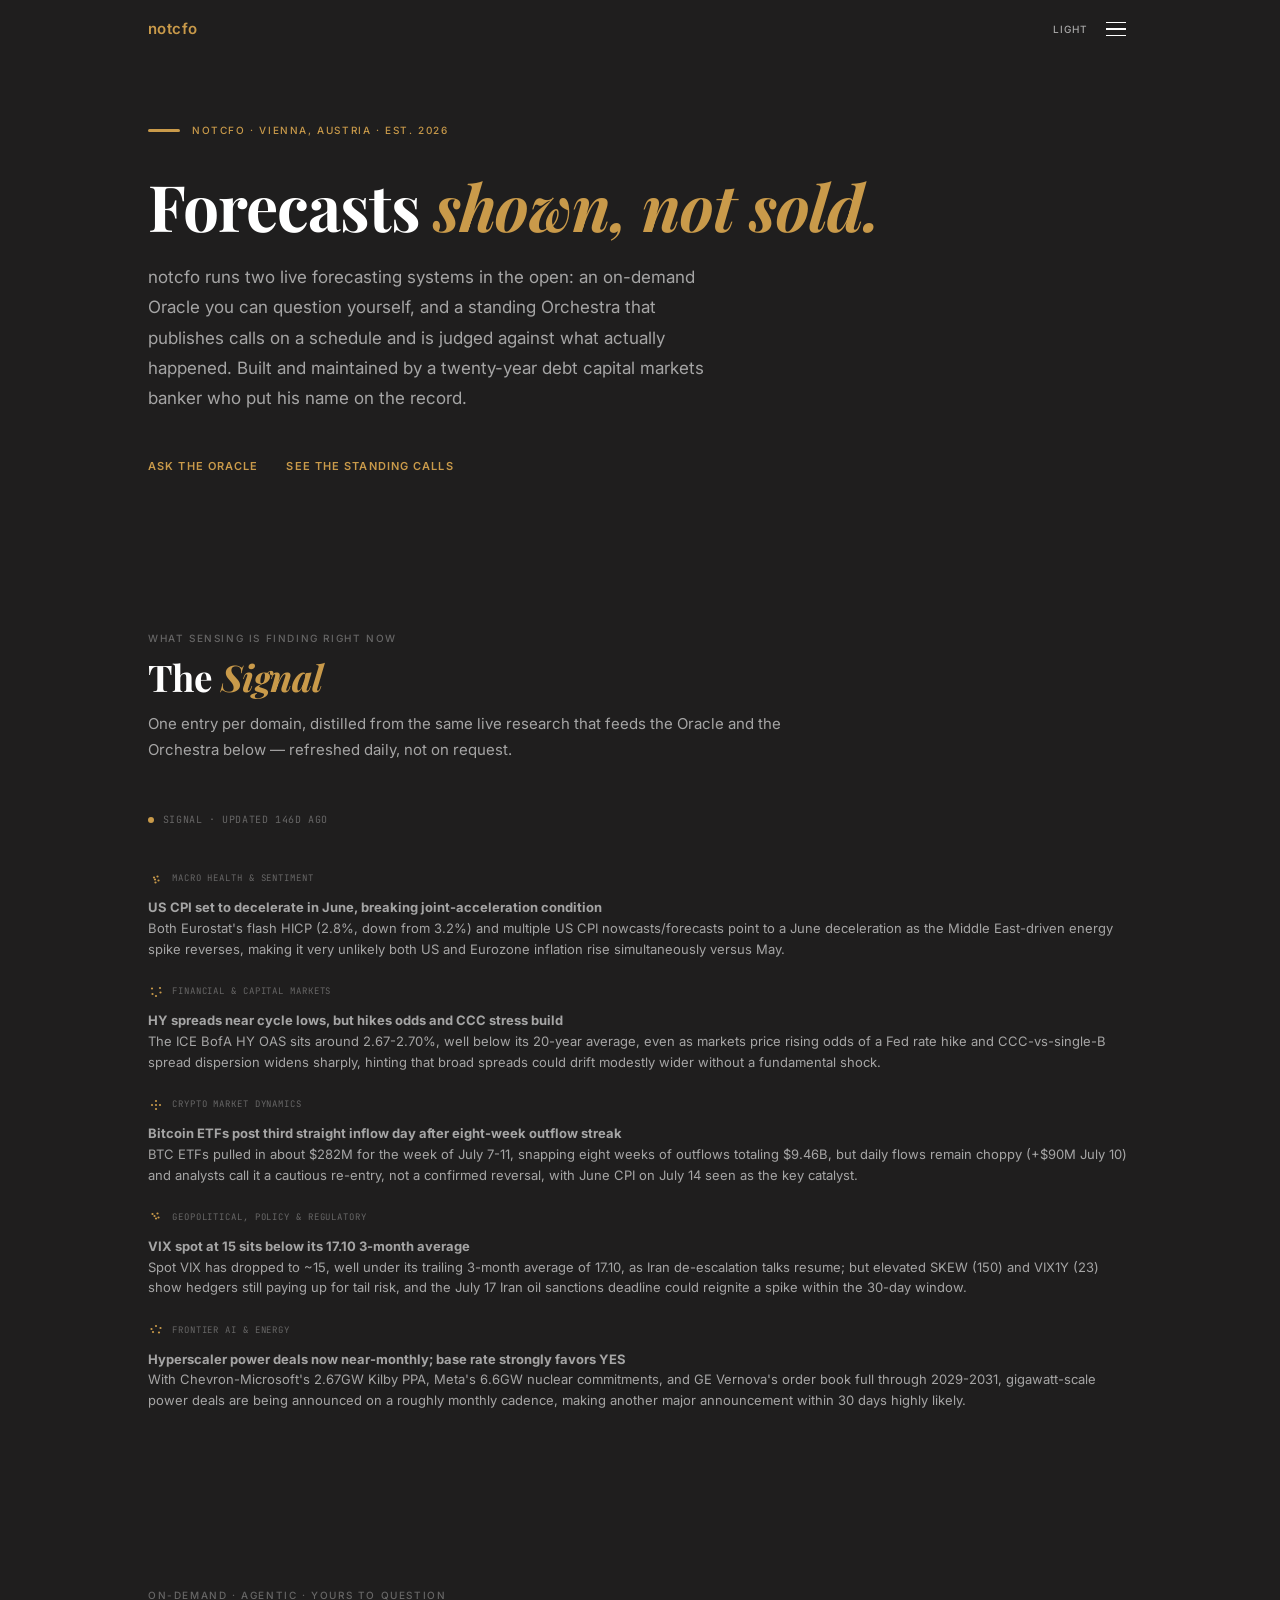
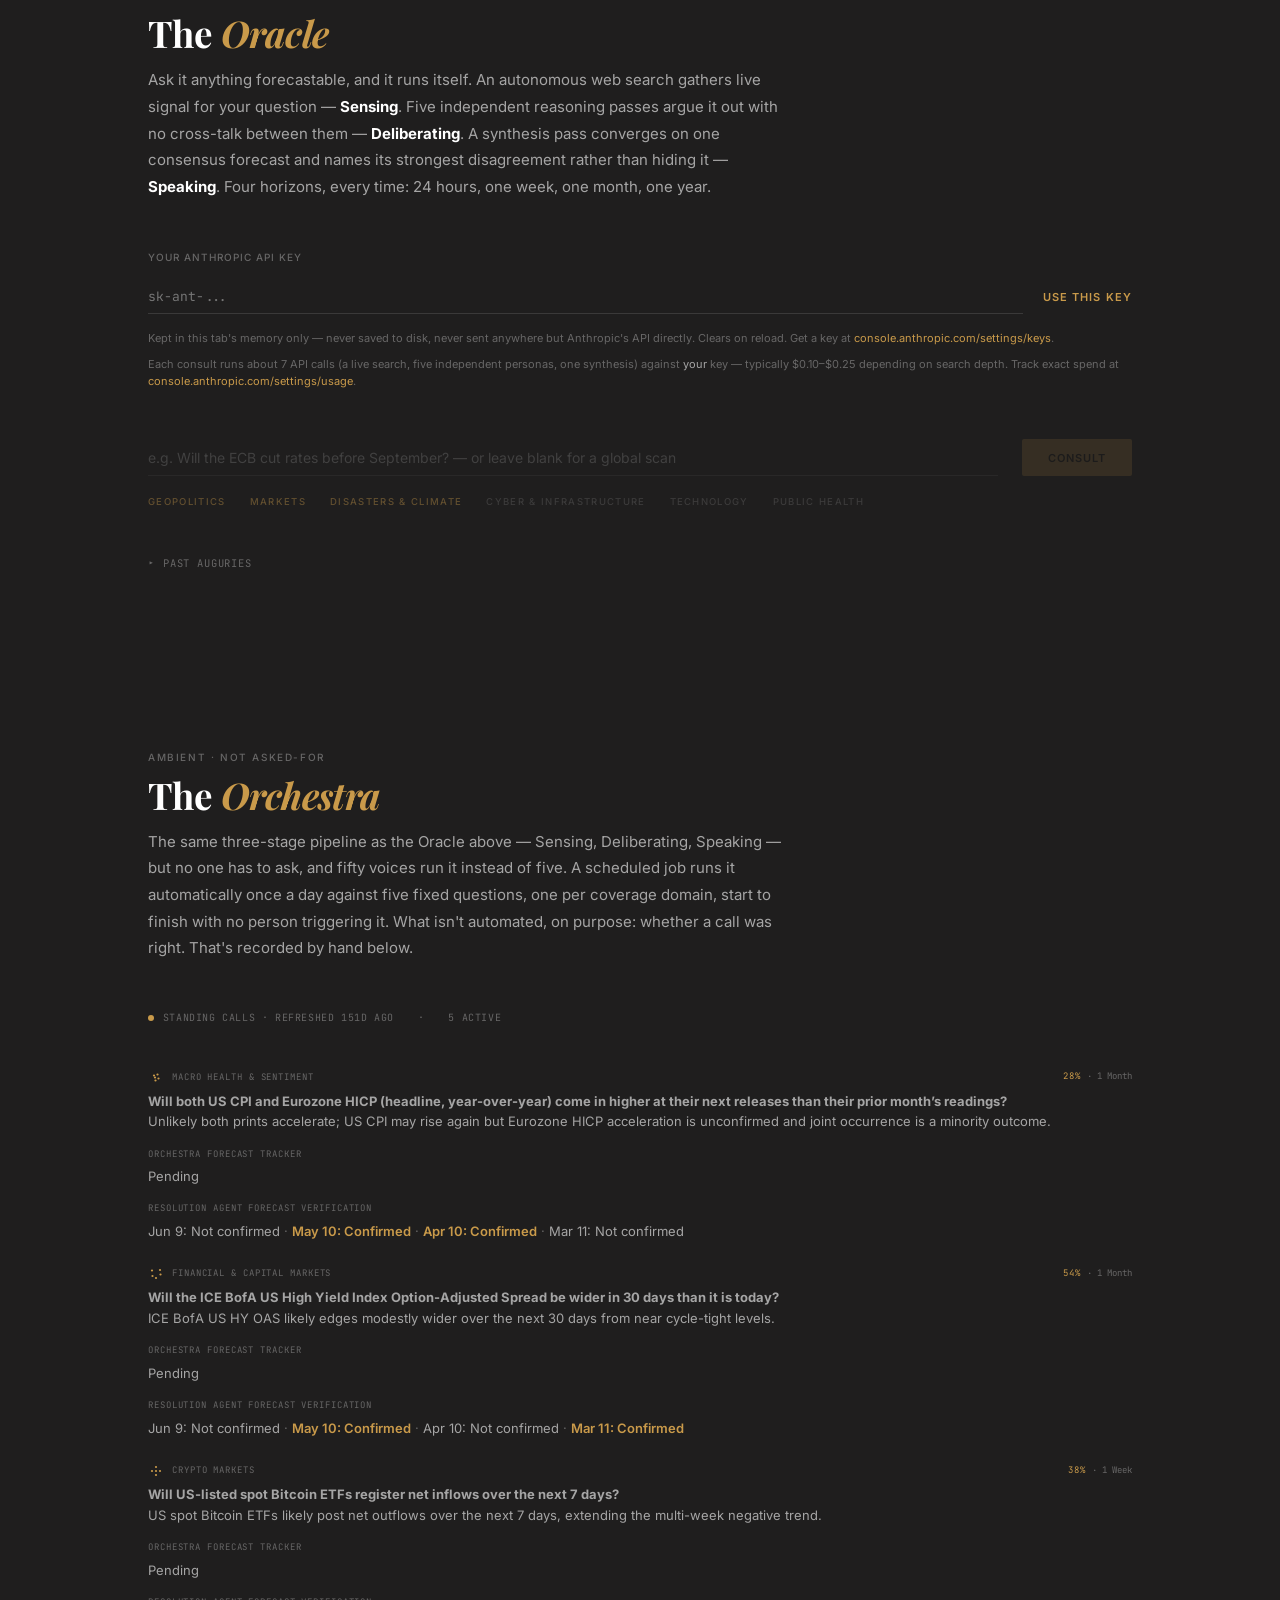
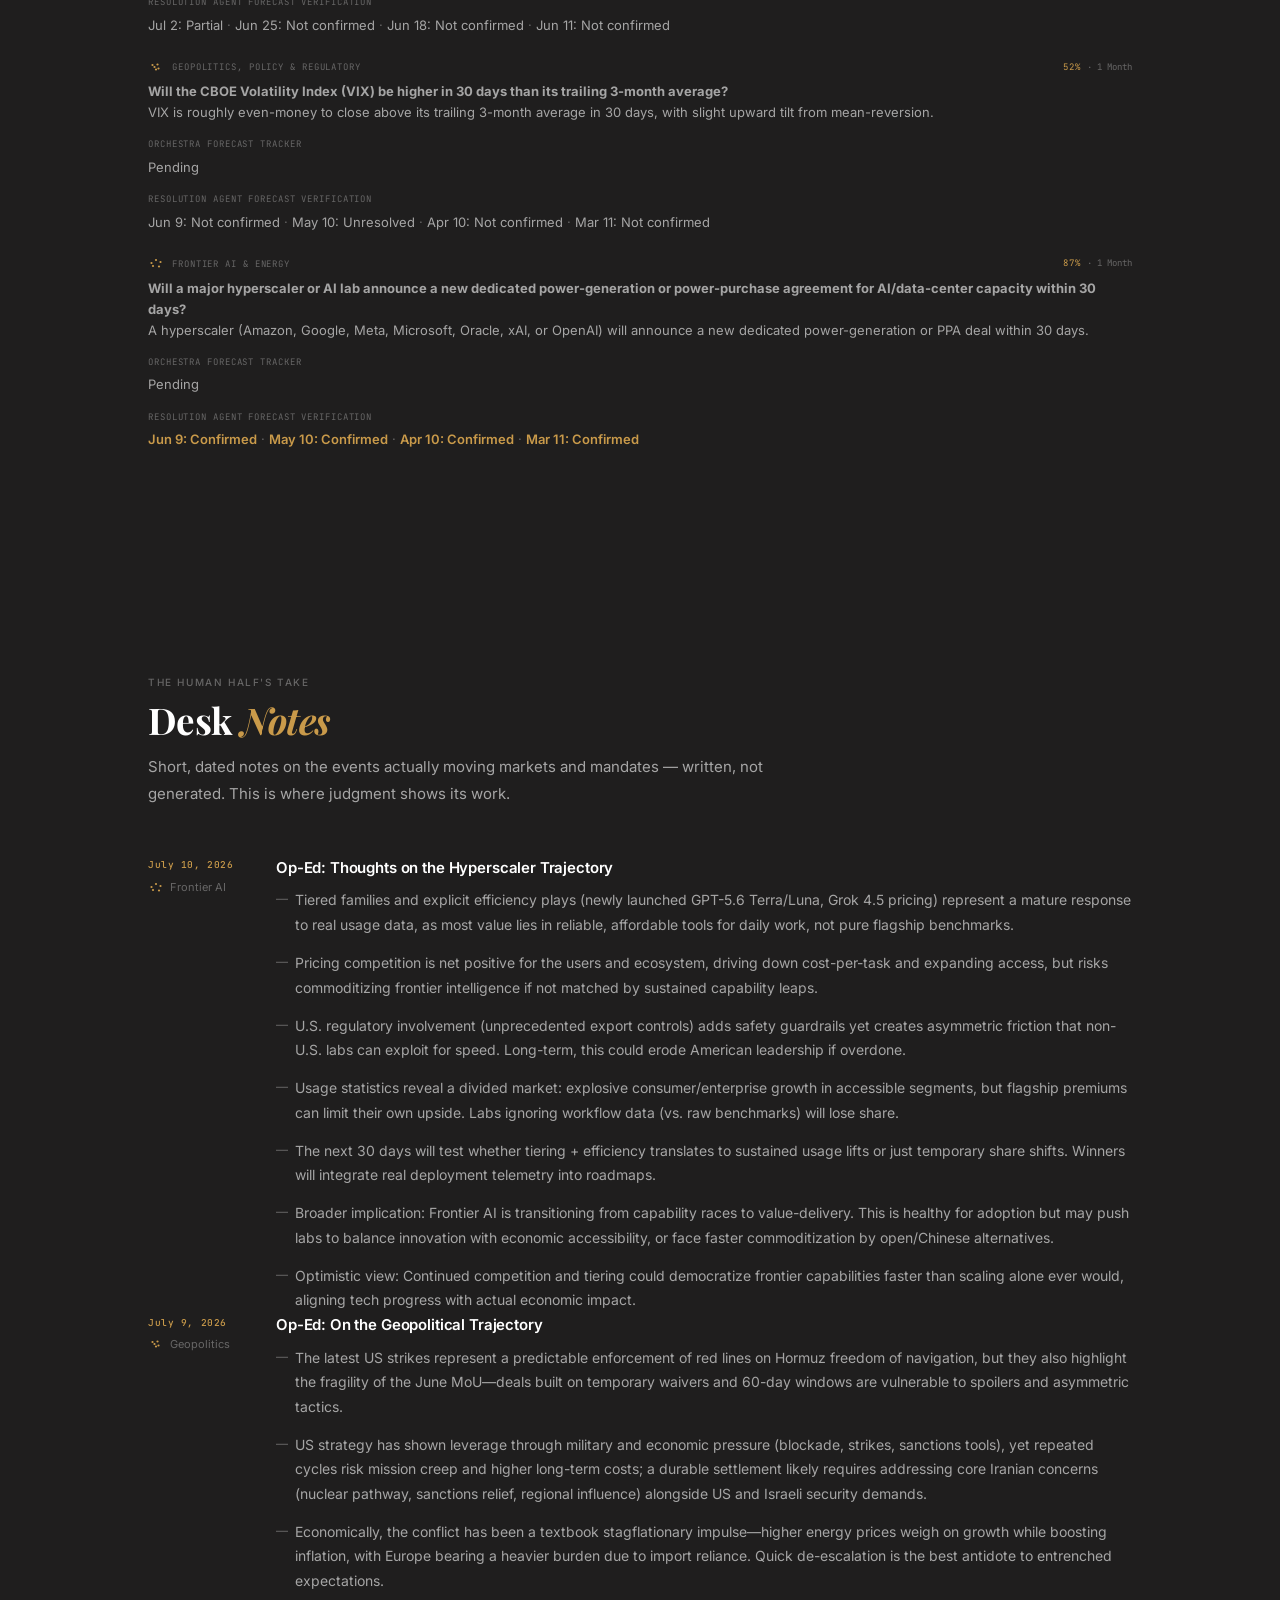
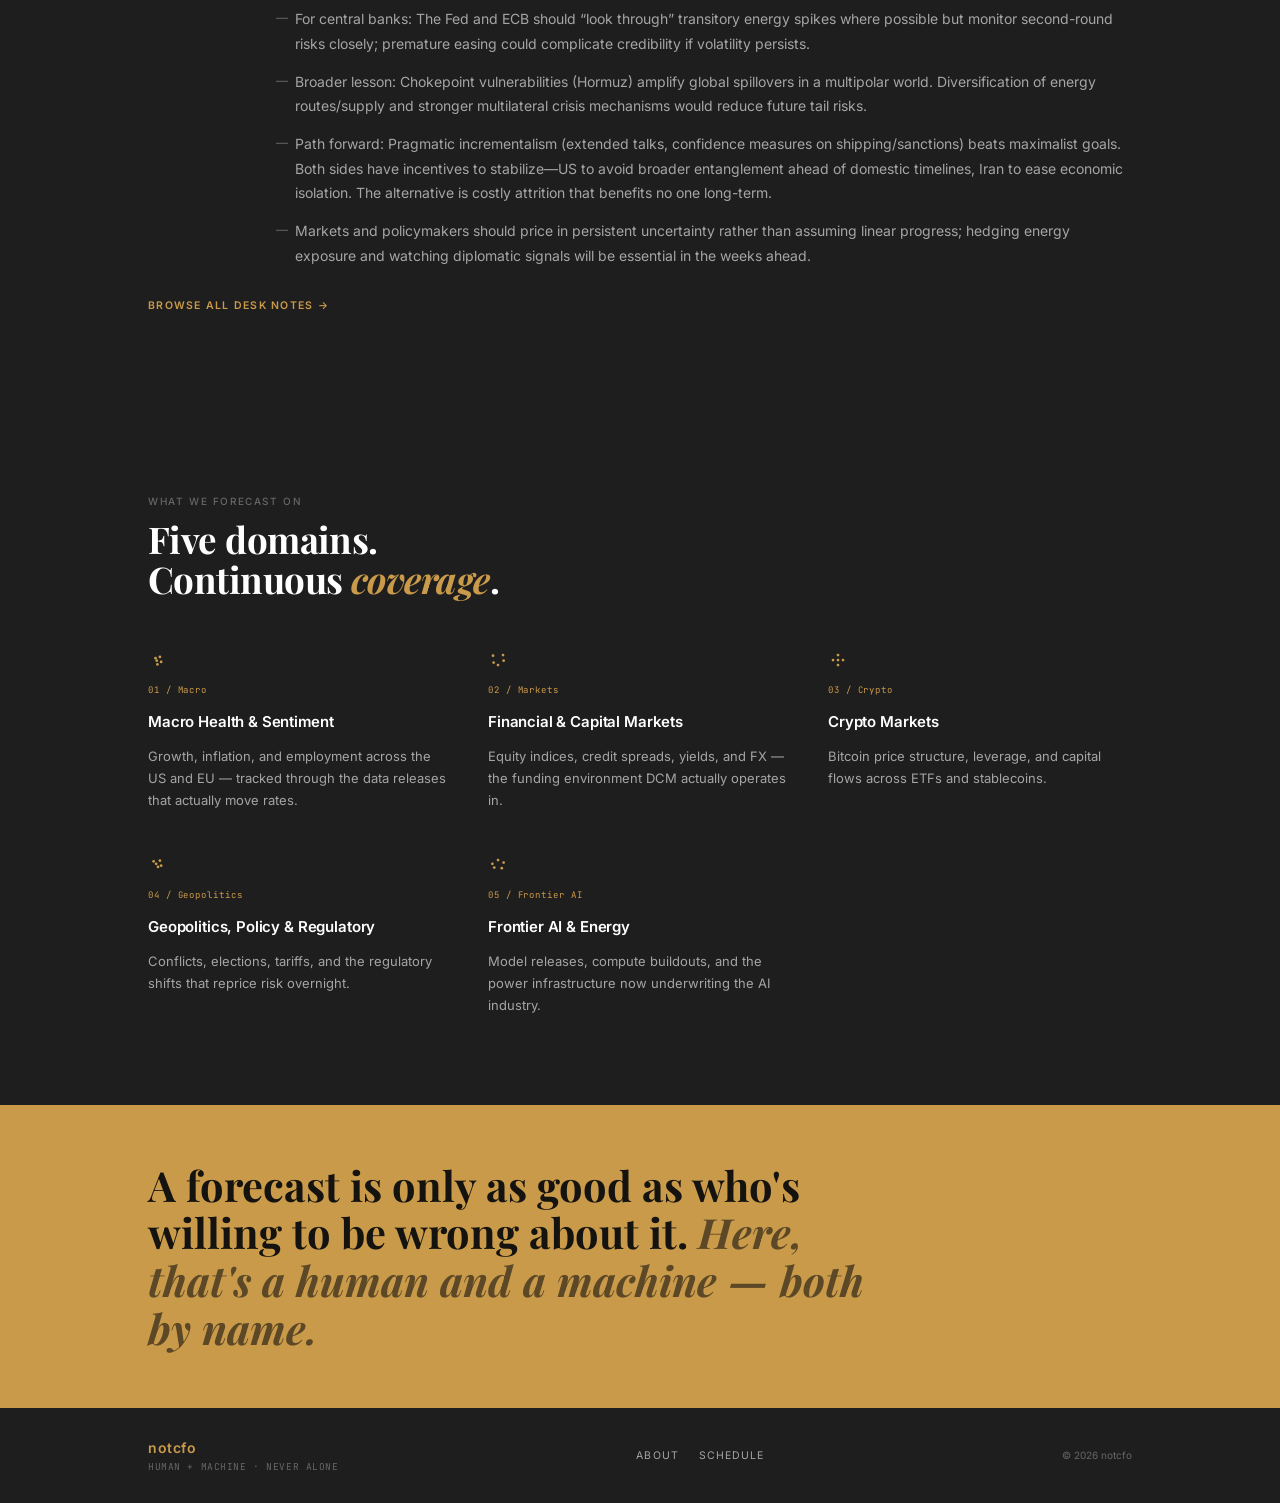
==== index.html @ 18ae328c "Security update, code audit" ====
<!DOCTYPE html>
<html lang="en">
<head>
<meta charset="UTF-8">
<meta name="viewport" content="width=device-width, initial-scale=1.0">
<meta name="description" content="notcfo — an agentic forecasting and opinion practice covering macro, capital markets, crypto, geopolitics, and frontier AI. On-demand and standing forecasts, tracked openly. Vienna, 2026.">
<meta name="theme-color" content="#1F1E1E">
<title>notcfo — Forecasts, argued in the open</title>
<script>
try {
  if (localStorage.getItem('notcfo-theme') === 'light') document.documentElement.classList.add('light');
  if (localStorage.getItem('notcfo-view') === 'machine') document.documentElement.classList.add('machine-view');
} catch (e) {}
</script>
<link rel="preconnect" href="https://fonts.googleapis.com">
<link href="https://fonts.googleapis.com/css2?family=Inter:ital,wght@0,300;0,400;0,500;0,600;1,400&family=Playfair+Display:ital,wght@0,700;0,900;1,400;1,700&family=JetBrains+Mono:wght@400;500;600;700&display=swap" rel="stylesheet">
<link rel="stylesheet" href="/assets/style.css">
<link rel="stylesheet" href="/assets/oracle.css">
<link rel="stylesheet" href="/assets/calls.css">
<link rel="stylesheet" href="/assets/signal.css">
<script type="application/ld+json">
{
  "@context": "https://schema.org",
  "@graph": [
    {
      "@type": "Organization",
      "@id": "https://notcfo.com/#org",
      "name": "notcfo",
      "url": "https://notcfo.com/",
      "description": "An agentic forecasting and opinion practice covering macro conditions, capital markets, crypto markets, geopolitics, and frontier AI.",
      "founder": { "@type": "Person", "name": "Shota Zhvania" }
    },
    {
      "@type": "Dataset",
      "@id": "https://notcfo.com/#standing-calls",
      "name": "notcfo Standing Calls",
      "description": "Currently active forecasts generated by the Orchestra, a 50-persona forecasting system, one call per open coverage-domain slot.",
      "creator": { "@id": "https://notcfo.com/#org" },
      "distribution": { "@type": "DataDownload", "encodingFormat": "application/json", "contentUrl": "https://notcfo.com/data/calls.json" }
    },
    {
      "@type": "Dataset",
      "@id": "https://notcfo.com/#track-record",
      "name": "notcfo Track Record",
      "description": "Every resolved standing call, kept permanently, including outcome, resolution evidence, and sources.",
      "creator": { "@id": "https://notcfo.com/#org" },
      "distribution": { "@type": "DataDownload", "encodingFormat": "application/json", "contentUrl": "https://notcfo.com/data/track-record.json" }
    },
    {
      "@type": "Dataset",
      "@id": "https://notcfo.com/#signal",
      "name": "notcfo Signal",
      "description": "Daily distilled research summary, one entry per coverage domain, drawn from the same Sensing step that feeds both forecasting systems.",
      "creator": { "@id": "https://notcfo.com/#org" },
      "distribution": { "@type": "DataDownload", "encodingFormat": "application/json", "contentUrl": "https://notcfo.com/data/signal.json" }
    },
    {
      "@type": "Dataset",
      "@id": "https://notcfo.com/#desk-notes",
      "name": "notcfo Desk Notes",
      "description": "Dated, written commentary from the human half on the events actually moving markets and mandates \u2014 not generated, kept permanently.",
      "creator": { "@id": "https://notcfo.com/#org" },
      "distribution": { "@type": "DataDownload", "encodingFormat": "application/json", "contentUrl": "https://notcfo.com/data/desk-notes.json" }
    }
  ]
}
</script>
</head>
<body>

<nav>
  <div class="nav-inner">
    <div>
      <div class="nav-brand">notcfo</div>
    </div>
    <div class="nav-right">
      <button type="button" class="theme-btn" id="themeBtn" onclick="toggleTheme()">
        <span id="themeLabel">Light</span>
      </button>
      <button type="button" class="burger" id="burger" onclick="toggleMenu()" aria-label="Menu">
        <span></span><span></span><span></span>
      </button>
    </div>
  </div>
</nav>

<div class="mob-menu" id="mobMenu">
  <a href="#signal" onclick="closeMenu()">Signal</a>
  <a href="#oracle" onclick="closeMenu()">Oracle</a>
  <a href="#calls" onclick="closeMenu()">Orchestra</a>
  <a href="#notes" onclick="closeMenu()">Desk Notes</a>
  <a href="#coverage" onclick="closeMenu()">Coverage</a>
  <a href="/about.html" onclick="closeMenu()">About</a>
  <button type="button" class="theme-btn" id="viewBtn" onclick="toggleView()">
    <span id="viewLabel">Machine View</span>
  </button>
</div>

<!-- 1. INTRO -->
<section id="hero">
  <div class="wrap">
    <div class="mv-banner" id="mvBanner">Machine view &mdash; the same literal fields a script or agent reads, sourced from the same JSON as <a href="/llms.txt">llms.txt</a>. Toggle back for the human-readable version.</div>
    <div class="hero-eyebrow">
      <span class="line"></span>
      <span>notcfo &middot; Vienna, Austria &middot; Est. 2026</span>
    </div>
    <h1 class="hero-h1">Forecasts <em>shown, not sold.</em></h1>
    <p class="hero-p">notcfo runs two live forecasting systems in the open: an on-demand Oracle you can question yourself, and a standing Orchestra that publishes calls on a schedule and is judged against what actually happened. Built and maintained by a twenty-year debt capital markets banker who put his name on the record.</p>
    <div class="hero-cta">
      <a href="#oracle" class="btn btn-soft">Ask the Oracle</a>
      <a href="#calls" class="btn btn-soft">See the standing calls</a>
    </div>
  </div>
</section>

<!-- 2. THE SIGNAL -->
<section id="signal" class="sect">
  <div class="wrap">
    <div class="sh rev">
      <div class="label">What Sensing is finding right now</div>
      <h2>The <em>Signal</em></h2>
      <p>One entry per domain, distilled from the same live research that feeds the Oracle and the Orchestra below &mdash; refreshed daily, not on request.</p>
    </div>

    <div class="ls-status rev" id="signalStatus">
      <span><span class="ls-dot"></span>Signal &middot; updated <span id="signalUpdated">&mdash;</span></span>
    </div>

    <div class="ls-list rev" id="signalList">
      <div class="ls-empty">
        <strong>Signal warming up</strong>
        The first Sensing cycle hasn't completed yet.
      </div>
    </div>
  </div>
</section>

<!-- 3. THE ORACLE -->
<section id="oracle" class="sect sect-alt">
  <div class="wrap">
    <div class="sh rev">
      <div class="label">On-demand &middot; agentic &middot; yours to question</div>
      <h2>The <em>Oracle</em></h2>
      <p>Ask it anything forecastable, and it runs itself. An autonomous web search gathers live signal for your question &mdash; <strong style="color:var(--fg)">Sensing</strong>. Five independent reasoning passes argue it out with no cross-talk between them &mdash; <strong style="color:var(--fg)">Deliberating</strong>. A synthesis pass converges on one consensus forecast and names its strongest disagreement rather than hiding it &mdash; <strong style="color:var(--fg)">Speaking</strong>. Four horizons, every time: 24 hours, one week, one month, one year.</p>
    </div>

    <div class="orc-key rev" id="orcKeyPanel">
      <div class="fl">
        <label for="orcKeyInput">Your Anthropic API key</label>
        <div class="orc-key-row" id="orcKeyEntryRow">
          <input type="password" id="orcKeyInput" placeholder="sk-ant-...">
          <button type="button" class="btn btn-soft" id="orcSaveKeyBtn">Use this key</button>
        </div>
        <div class="orc-key-status" id="orcKeyStatusRow" style="display:none">
          <span class="label-signal"><span class="ls-dot"></span>Key set for this session</span>
          <button type="button" class="orc-key-change" id="orcChangeKeyBtn">Change key</button>
        </div>
      </div>
      <p class="orc-key-note">Kept in this tab's memory only &mdash; never saved to disk, never sent anywhere but Anthropic's API directly. Clears on reload. Get a key at <a href="https://console.anthropic.com/settings/keys" target="_blank" rel="noopener">console.anthropic.com/settings/keys</a>.</p>
      <p class="orc-cost-note">Each consult runs about 7 API calls (a live search, five independent personas, one synthesis) against <em>your</em> key &mdash; typically $0.10&ndash;$0.25 depending on search depth. Track exact spend at <a href="https://console.anthropic.com/settings/usage" target="_blank" rel="noopener">console.anthropic.com/settings/usage</a>.</p>
    </div>

    <div class="orc-query rev locked" id="orcQueryPanel">
      <div class="orc-query-row">
        <input type="text" id="orcTopicInput" placeholder="e.g. Will the ECB cut rates before September? — or leave blank for a global scan">
        <button type="button" class="btn btn-fill" id="orcConsultBtn" disabled>Consult</button>
      </div>
      <div class="ls-filters" id="orcDomainChips"></div>
      <div class="orc-session-note" id="orcSessionNote" style="display:none"></div>
    </div>

    <div class="orc-error" id="orcErrorBox">
      <span id="orcErrorText"></span>
      <button type="button" class="orc-retry" id="orcRetryBtn">Retry</button>
    </div>

    <div class="ls-status orc-pipeline rev" id="orcPipeline" style="display:none">
      <span class="orc-stage" data-stage="sensing"><span class="ls-dot"></span>Sensing</span>
      <span class="ls-status-sep">&middot;</span>
      <span class="orc-stage" data-stage="council">Deliberating</span>
      <span class="ls-status-sep">&middot;</span>
      <span class="orc-stage" data-stage="oracle">Speaking</span>
      <span class="ls-status-sep">&middot;</span>
      <span id="orcStageNote">&mdash;</span>
    </div>

    <div class="ls-list orc-ticker" id="orcTicker" style="display:none"></div>

    <div class="ls-filters orc-htabs" id="orcHorizonTabs" style="display:none"></div>

    <div class="machine-grid orc-card rev" id="orcCard" style="display:none"></div>

    <div class="machine-fact-list orc-council" id="orcCouncil" style="display:none"></div>

    <div class="orc-sources" id="orcSources" style="display:none">
      <div class="label" style="margin-bottom:.6rem">Signal drawn from</div>
      <div class="ls-filters" id="orcSourceChips"></div>
    </div>

    <div class="orc-past rev">
      <div class="orc-past-toggle" id="orcPastToggle"><span class="orc-car">&#9656;</span> Past auguries</div>
      <div class="sesh-list orc-past-list" id="orcPastList"></div>
    </div>
  </div>
</section>

<!-- 4. THE ORCHESTRA -->
<section id="calls" class="sect">
  <div class="wrap">
    <div class="sh rev">
      <div class="label">Ambient &middot; not asked-for</div>
      <h2>The <em>Orchestra</em></h2>
      <p>The same three-stage pipeline as the Oracle above &mdash; Sensing, Deliberating, Speaking &mdash; but no one has to ask, and fifty voices run it instead of five. A scheduled job runs it automatically once a day against five fixed questions, one per coverage domain, start to finish with no person triggering it. What isn't automated, on purpose: whether a call was right. That's recorded by hand below.</p>
    </div>

    <div class="calls-status rev" id="callsStatus">
      <span><span class="ls-dot"></span>Standing calls &middot; refreshed <span id="callsUpdated">&mdash;</span></span>
      <span class="sep">&middot;</span>
      <span id="callsCount">&mdash; active</span>
    </div>

    <div class="calls-current rev" id="callsCurrent">
      <div class="calls-empty">
        <strong>Loading&hellip;</strong>
      </div>
    </div>
  </div>
</section>

<!-- 5. DESK NOTES — human input, left as-is per instruction -->
<section id="notes" class="sect sect-alt">
  <div class="wrap">
    <div class="sh rev">
      <div class="label">The human half's take</div>
      <h2>Desk <em>Notes</em></h2>
      <p>Short, dated notes on the events actually moving markets and mandates &mdash; written, not generated. This is where judgment shows its work.</p>
    </div>

    <div class="rev" id="notesList">
      <div class="notes-empty">
        <strong>Loading&hellip;</strong>
      </div>
    </div>
  </div>
</section>

<!-- 6. COVERAGE -->
<section id="coverage" class="sect">
  <div class="wrap">
    <div class="sh rev">
      <div class="label">What we forecast on</div>
      <h2>Five domains.<br>Continuous <em>coverage</em>.</h2>
    </div>
    <div class="dom-grid">
      <div class="dom-card rev">
        <div class="dom-icon-wrap"><svg class="dom-icon" viewBox="0 0 32 32" width="20" height="20" aria-hidden="true"><circle cx="12" cy="13" r="2.2"/><circle cx="19" cy="11" r="2.2"/><circle cx="14" cy="17" r="2.2"/><circle cx="21" cy="19" r="2.2"/><circle cx="15" cy="23" r="2.2"/></svg></div>
        <div class="dom-n">01 / Macro</div>
        <h3>Macro Health &amp; Sentiment</h3>
        <p>Growth, inflation, and employment across the US and EU &mdash; tracked through the data releases that actually move rates.</p>
      </div>
      <div class="dom-card rev">
        <div class="dom-icon-wrap"><svg class="dom-icon" viewBox="0 0 32 32" width="20" height="20" aria-hidden="true"><circle cx="8" cy="9" r="2.2"/><circle cx="24" cy="8" r="2.2"/><circle cx="9" cy="20" r="2.2"/><circle cx="25" cy="17" r="2.2"/><circle cx="16" cy="24" r="2.2"/></svg></div>
        <div class="dom-n">02 / Markets</div>
        <h3>Financial &amp; Capital Markets</h3>
        <p>Equity indices, credit spreads, yields, and FX &mdash; the funding environment DCM actually operates in.</p>
      </div>
      <div class="dom-card rev">
        <div class="dom-icon-wrap"><svg class="dom-icon" viewBox="0 0 32 32" width="20" height="20" aria-hidden="true"><circle cx="16" cy="8" r="2.2"/><circle cx="8" cy="16" r="2.2"/><circle cx="16" cy="16" r="2.2"/><circle cx="24" cy="16" r="2.2"/><circle cx="16" cy="24" r="2.2"/></svg></div>
        <div class="dom-n">03 / Crypto</div>
        <h3>Crypto Markets</h3>
        <p>Bitcoin price structure, leverage, and capital flows across ETFs and stablecoins.</p>
      </div>
      <div class="dom-card rev">
        <div class="dom-icon-wrap"><svg class="dom-icon" viewBox="0 0 32 32" width="20" height="20" aria-hidden="true"><circle cx="9" cy="10" r="2.2"/><circle cx="13" cy="14" r="2.2"/><circle cx="16" cy="19" r="2.2"/><circle cx="21" cy="17" r="2.2"/><circle cx="19" cy="9" r="2.2"/></svg></div>
        <div class="dom-n">04 / Geopolitics</div>
        <h3>Geopolitics, Policy &amp; Regulatory</h3>
        <p>Conflicts, elections, tariffs, and the regulatory shifts that reprice risk overnight.</p>
      </div>
      <div class="dom-card rev">
        <div class="dom-icon-wrap"><svg class="dom-icon" viewBox="0 0 32 32" width="20" height="20" aria-hidden="true"><circle cx="10" cy="20" r="2.2"/><circle cx="22" cy="21" r="2.2"/><circle cx="16" cy="8" r="2.2"/><circle cx="7" cy="14" r="2.2"/><circle cx="25" cy="12" r="2.2"/></svg></div>
        <div class="dom-n">05 / Frontier AI</div>
        <h3>Frontier AI &amp; Energy</h3>
        <p>Model releases, compute buildouts, and the power infrastructure now underwriting the AI industry.</p>
      </div>
    </div>
  </div>
</section>

<!-- 8. CLOSING MANIFESTO -->
<div class="manifesto">
  <div class="manifesto-inner">
    <p class="manifesto-q">A forecast is only as good as who's willing to be wrong about it. <em>Here, that's a human and a machine &mdash; both by name.</em></p>
  </div>
</div>

<footer>
  <div class="foot-inner">
    <div>
      <div class="foot-brand">notcfo</div>
      <div class="foot-motto">Human + Machine &middot; Never Alone</div>
    </div>
    <div class="foot-links">
      <a href="/about.html">About</a>
      <a href="/about.html#schedule">Schedule</a>
    </div>
    <div class="foot-copy">&copy; 2026 notcfo</div>
  </div>
</footer>

<script src="/assets/site.js"></script>
<script src="/assets/oracle.js"></script>
<script src="/assets/calls.js"></script>
<script src="/assets/signal.js"></script>
<script src="/assets/notes.js"></script>
</body>
</html>
---- assets/style.css ----
/* ═══════════════════════════════════════════════════════════════
   notcfo — shared design system
   Monochrome. Exactly three colors, everywhere:
     white, black, gold.
   Dark mode background: #1F1E1E. Light mode background: #FFFFFF.
   No background tiers, no tints/washes, no borders, no outlines.
   Secondary/quiet text is the same white or black at lower opacity —
   not a separate gray hue. Gold is reserved for genuine emphasis:
   links, CTAs, key numbers, the active tab/filter state — not used
   as a general-purpose structural background.
   Structure (section breaks, list rows, card edges) is carried
   entirely by typography and whitespace now, since there are no
   background steps left to lean on.
   ═══════════════════════════════════════════════════════════════ */

:root {
  --bg:      #1F1E1E;
  --fg:      #FFFFFF;
  --fg-dim:  rgba(255,255,255,.6);
  --fg-faint:rgba(255,255,255,.32);
  --fg-hair: rgba(255,255,255,.12); /* for bars/tracks only — a visual device, not a structural divider */

  --gold:    #c99a4a;
  --on-gold: #14130f; /* text color when sitting on a solid gold fill */

  --max: 1080px;
  --pad: clamp(1.5rem, 5vw, 3rem);
  --r: 2px;
  --nav-h: 58px;
}

html.light {
  --bg:      #FFFFFF;
  --fg:      #000000;
  --fg-dim:  rgba(0,0,0,.6);
  --fg-faint:rgba(0,0,0,.32);
  --fg-hair: rgba(0,0,0,.12);

  --gold:    #8c5c0c;
  --on-gold: #FFFFFF;
}

/* ─── RESET ─────────────────────────────────────────────────── */
*, *::before, *::after { box-sizing: border-box; margin: 0; padding: 0; }
html { scroll-behavior: smooth; -webkit-text-size-adjust: 100%; }
body {
  background: var(--bg);
  color: var(--fg);
  font-family: 'Inter', system-ui, -apple-system, sans-serif;
  font-size: 15px;
  line-height: 1.65;
  overflow-x: hidden;
  transition: background .2s, color .2s;
}
a { color: inherit; text-decoration: none; }
em { font-style: italic; color: var(--gold); }
p { color: var(--fg-dim); line-height: 1.78; }

/* Keyboard focus: gold text + underline, never a background or outline */
a:focus-visible, button:focus-visible, input:focus-visible, textarea:focus-visible, select:focus-visible {
  outline: none;
  color: var(--gold);
  text-decoration: underline;
}

/* ─── TYPOGRAPHY: TWO VOICES ─────────────────────────────────── */
h1, h2, .voice-human {
  font-family: 'Playfair Display', Georgia, serif;
  font-weight: 700;
  line-height: 1.08;
  letter-spacing: -.015em;
  color: var(--fg);
}
h1 { font-size: clamp(2.3rem, 5vw, 4rem); }
h2 { font-size: clamp(1.5rem, 3vw, 2.3rem); }
h3 {
  font-family: 'Inter', sans-serif;
  font-size: .9375rem;
  font-weight: 600;
  color: var(--fg);
  letter-spacing: -.01em;
}

.voice-machine, .mono {
  font-family: 'JetBrains Mono', 'SF Mono', Menlo, monospace;
  letter-spacing: -.01em;
}
.mono-num { font-variant-numeric: tabular-nums; }

.label {
  font-size: 10px; font-weight: 500; letter-spacing: .16em;
  text-transform: uppercase; color: var(--fg-faint);
}
.label-gold {
  font-size: 10px; font-weight: 500; letter-spacing: .16em;
  text-transform: uppercase; color: var(--gold);
}
.label-signal {
  font-family: 'JetBrains Mono', monospace;
  font-size: 10px; font-weight: 500; letter-spacing: .1em;
  text-transform: uppercase; color: var(--gold);
}

/* ─── LAYOUT ─────────────────────────────────────────────────── */
.wrap { max-width: var(--max); margin: 0 auto; padding: 0 var(--pad); }
.sect { padding: 5.5rem 0; }
.sect-alt { /* no distinct tone left to give this — spacing carries the break now */ }
.sh { margin-bottom: 3rem; max-width: 640px; }
.sh .label { margin-bottom: .6rem; }
.sh h2 { margin-bottom: .9rem; }
.sh > p { font-size: .9375rem; }

/* ─── NAV ────────────────────────────────────────────────────── */
nav {
  position: fixed; top: 0; left: 0; right: 0; z-index: 900;
  height: var(--nav-h);
  background: var(--bg);
}
.nav-inner {
  max-width: var(--max); margin: 0 auto; padding: 0 var(--pad);
  height: 100%; display: flex; align-items: center; justify-content: space-between;
}
.nav-brand { font-weight: 600; font-size: .9375rem; letter-spacing: .03em; color: var(--gold); }
.nav-sub {
  font-family: 'JetBrains Mono', monospace;
  font-size: 9px; letter-spacing: .08em; text-transform: uppercase;
  color: var(--fg-faint); margin-top: 1px;
}
.nav-right { display: flex; align-items: center; gap: .75rem; }
.theme-btn {
  display: flex; align-items: center; gap: .45rem;
  background: none; color: var(--fg-dim);
  font-family: 'Inter', sans-serif; font-size: 10px; font-weight: 500;
  letter-spacing: .1em; text-transform: uppercase;
  padding: .32rem 0; cursor: pointer; border: none;
  transition: color .15s;
}
.theme-btn:hover { color: var(--gold); }
.burger { display: flex; flex-direction: column; gap: 5px; background: none; border: none; cursor: pointer; padding: 6px; }
.burger span { display: block; width: 20px; height: 1.5px; background: var(--fg); transition: transform .22s, opacity .22s; }
.burger.open span:nth-child(1) { transform: translateY(6.5px) rotate(45deg); }
.burger.open span:nth-child(2) { opacity: 0; }
.burger.open span:nth-child(3) { transform: translateY(-6.5px) rotate(-45deg); }
.mob-menu {
  display: none; position: fixed; top: var(--nav-h); left: 0; right: 0;
  background: var(--bg); z-index: 850;
  flex-direction: column; padding: 1.5rem var(--pad) 2.5rem;
}
.mob-menu.open { display: flex; }
.mob-menu a {
  font-size: 1.05rem; font-weight: 500; color: var(--fg);
  padding: .8rem 0; transition: color .15s;
}
.mob-menu a:hover { color: var(--gold); }
.mob-menu a.active { color: var(--gold); }
.mob-menu .theme-btn {
  display: block; width: 100%; text-align: left;
  font-family: 'Inter', sans-serif; font-size: 1.05rem; font-weight: 500;
  letter-spacing: 0; text-transform: none;
  color: var(--fg); padding: .8rem 0;
}
.mob-menu .theme-btn:hover { color: var(--gold); }

/* ─── BUTTONS ────────────────────────────────────────────────── */
/* .btn-fill: solid gold, the one place gold is used as a fill.
   .btn-soft/.btn-line: no fill at all — gold text only. */
.btn {
  display: inline-block; font-family: 'Inter', sans-serif;
  font-size: 11px; font-weight: 600; letter-spacing: .1em; text-transform: uppercase;
  padding: .72rem 1.6rem; border-radius: var(--r); cursor: pointer; border: none;
  transition: opacity .15s, color .15s;
}
.btn-fill { background: var(--gold); color: var(--on-gold); }
.btn-fill:hover { opacity: .82; }
.btn-line, .btn-soft { background: none; color: var(--gold); padding-left: 0; padding-right: 0; }
.btn-line:hover, .btn-soft:hover { text-decoration: underline; }

/* ─── HERO (intro) ───────────────────────────────────────────── */
#hero { padding-top: calc(var(--nav-h) + 4rem); padding-bottom: 0; }
.hero-eyebrow { display: flex; align-items: center; gap: .75rem; margin-bottom: 2rem; }
.hero-eyebrow .line { width: 32px; height: 3px; background: var(--gold); flex-shrink: 0; border-radius: 2px; }
.hero-eyebrow span { font-size: 10px; font-weight: 500; letter-spacing: .16em; text-transform: uppercase; color: var(--gold); }
.hero-h1 { margin-bottom: 1.4rem; max-width: 780px; }
.hero-p { font-size: 1.0625rem; color: var(--fg-dim); max-width: 560px; line-height: 1.78; margin-bottom: 2rem; }
.hero-cta { display: flex; gap: 1.75rem; flex-wrap: wrap; align-items: center; padding-bottom: 3.5rem; }

/* ─── STATS BAR ──────────────────────────────────────────────── */
.stats-bar { padding-top: 2.5rem; padding-bottom: 2.5rem; }
.stats-inner { max-width: var(--max); margin: 0 auto; padding: 0 var(--pad); display: grid; grid-template-columns: repeat(3, 1fr); gap: 2.5rem; }
.sc { }
.sc-n { font-family: 'Playfair Display', serif; font-size: 1.9rem; font-weight: 700; color: var(--gold); line-height: 1; margin-bottom: .3rem; }
.sc-l { font-size: 11px; color: var(--fg-faint); line-height: 1.5; }

/* ─── DOMAINS / COVERAGE ─────────────────────────────────────── */
.dom-grid { display: grid; grid-template-columns: repeat(3, 1fr); gap: 2.5rem 2.25rem; margin-top: .5rem; }
.dom-card { }
.dom-n { font-family: 'JetBrains Mono', monospace; font-size: 9px; letter-spacing: .1em; color: var(--gold); margin-bottom: .8rem; }
.dom-card h3 { margin-bottom: .6rem; }
.dom-card > p { font-size: .8125rem; line-height: 1.72; }

/* ─── VISION / MISSION ───────────────────────────────────────── */
.vision-grid { display: grid; grid-template-columns: 1fr 1fr; gap: 4rem; align-items: start; }
.vision-lead { font-size: 1.0625rem; color: var(--fg); line-height: 1.75; margin-bottom: 1.1rem; }
.vision-body p + p { margin-top: .9rem; }
.mission-list { display: flex; flex-direction: column; gap: 1.75rem; }
.mission-item { }
.mission-era { font-family: 'JetBrains Mono', monospace; font-size: 9.5px; font-weight: 500; letter-spacing: .08em; text-transform: uppercase; color: var(--gold); margin-bottom: .4rem; }
.mission-text { font-size: .8125rem; color: var(--fg-dim); line-height: 1.65; }

/* ─── MANIFESTO STRIP (the one large solid-gold moment) ──────── */
.manifesto { background: var(--gold); padding: 3.5rem 0; }
.manifesto-inner { max-width: var(--max); margin: 0 auto; padding: 0 var(--pad); }
.manifesto-q {
  font-family: 'Playfair Display', serif; font-size: clamp(1.5rem, 3.4vw, 2.6rem);
  font-weight: 700; line-height: 1.15; color: var(--on-gold); max-width: 720px;
}
.manifesto-q em { color: var(--on-gold); opacity: .6; }

/* ─── FOOTER ─────────────────────────────────────────────────── */
footer { padding: 1.75rem 0; }
.foot-inner { max-width: var(--max); margin: 0 auto; padding: 0 var(--pad); display: flex; justify-content: space-between; align-items: center; gap: 1rem; }
.foot-brand { font-size: .875rem; font-weight: 600; letter-spacing: .04em; color: var(--gold); }
.foot-motto { font-family: 'JetBrains Mono', monospace; font-size: 9.5px; letter-spacing: .06em; text-transform: uppercase; color: var(--fg-faint); }
.foot-copy { font-size: 10px; color: var(--fg-faint); }
.foot-links { display: flex; gap: 1.25rem; }
.foot-links a { font-size: 10.5px; letter-spacing: .1em; text-transform: uppercase; color: var(--fg-dim); transition: color .15s; }
.foot-links a:hover { color: var(--gold); }

/* ─── REVEAL ─────────────────────────────────────────────────── */
.rev { opacity: 0; transform: translateY(14px); transition: opacity .5s ease, transform .5s ease; }
.rev.vis { opacity: 1; transform: none; }

/* ─── LIVE SIGNAL WIDGET (ticker/list components reused by Oracle) ──
   No panel backgrounds or seams left to lean on — rows are separated
   by generous vertical space, with the mono index number and gold
   category tag doing the work borders/backgrounds used to do. */
.ls-status {
  display: flex; flex-wrap: wrap; gap: 1.5rem; align-items: center;
  padding-bottom: .9rem; margin-bottom: 1.75rem;
  font-family: 'JetBrains Mono', monospace;
  font-size: 10px; letter-spacing: .06em; text-transform: uppercase; color: var(--fg-faint);
}
.ls-status .ls-dot {
  display: inline-block; width: 6px; height: 6px; border-radius: 50%;
  background: var(--gold); margin-right: .55rem; vertical-align: middle;
}
.ls-status-sep { color: var(--fg-faint); }
.ls-status .ls-sources { color: var(--fg-dim); }

.ls-filters { display: flex; flex-wrap: wrap; gap: 1.5rem; margin-bottom: 1.5rem; }
.ls-filter {
  font-family: 'Inter', sans-serif;
  font-size: 9.5px; font-weight: 500; letter-spacing: .14em; text-transform: uppercase;
  padding: 0; background: none; color: var(--fg-faint); border: none;
  cursor: pointer; transition: color .15s;
}
.ls-filter:hover { color: var(--fg); }
.ls-filter.on { color: var(--gold); }

.ls-list { display: flex; flex-direction: column; gap: 2.25rem; }
.ls-row { display: grid; grid-template-columns: 92px 1fr; text-decoration: none; color: inherit; }
.ls-row:hover .ls-title { color: var(--gold); }
.ls-cat { padding-top: .1rem; display: flex; flex-direction: column; gap: .35rem; }
.ls-cat-tag { font-size: 9px; font-weight: 700; letter-spacing: .14em; text-transform: uppercase; color: var(--gold); }
.ls-cat-rank { font-family: 'JetBrains Mono', monospace; font-size: .9rem; font-weight: 700; color: var(--fg-faint); line-height: 1; }
.ls-body { display: flex; flex-direction: column; gap: .55rem; }
.ls-meta { display: flex; justify-content: space-between; align-items: baseline; gap: 1rem; }
.ls-theme { font-family: 'JetBrains Mono', monospace; font-size: 9.5px; font-weight: 500; letter-spacing: .08em; text-transform: uppercase; color: var(--fg-faint); }
.ls-vel { font-family: 'JetBrains Mono', monospace; font-size: 10.5px; font-weight: 500; letter-spacing: .02em; font-variant-numeric: tabular-nums; display: inline-flex; align-items: center; gap: .35rem; color: var(--fg-dim); }
.ls-vel--up, .ls-vel--down, .ls-vel--flat { color: var(--fg-dim); } /* direction now reads from the arrow glyph itself, not color */
.ls-title { font-size: .9375rem; font-weight: 500; line-height: 1.5; color: var(--fg); transition: color .15s; }
.ls-bar-row { display: grid; grid-template-columns: 1fr auto; align-items: center; gap: 1.25rem; margin-top: .15rem; }
.ls-bar { height: 2px; background: var(--fg-hair); position: relative; }
.ls-bar-fill { position: absolute; top: 0; left: 0; bottom: 0; background: var(--gold); transition: width .4s ease; }
.ls-dis { font-family: 'JetBrains Mono', monospace; font-size: 11px; font-weight: 600; color: var(--gold); font-variant-numeric: tabular-nums; }
.ls-data { display: flex; flex-wrap: wrap; gap: 1.1rem; font-family: 'JetBrains Mono', monospace; font-size: 9.5px; letter-spacing: .04em; text-transform: uppercase; color: var(--fg-faint); margin-top: .15rem; }
.ls-platforms { display: inline-flex; gap: .5rem; align-items: center; }
.ls-plat { font-weight: 700; color: var(--fg-faint); opacity: .5; }
.ls-plat.on { opacity: 1; color: var(--gold); }
.ls-plat.mid { opacity: .8; color: var(--fg-dim); }
.ls-data-num { color: var(--fg-dim); font-weight: 500; }
.ls-foot { margin-top: 1.5rem; display: flex; justify-content: space-between; align-items: baseline; gap: 1rem; flex-wrap: wrap; }
.ls-foot-note { font-size: 11px; color: var(--fg-faint); line-height: 1.6; max-width: 560px; }
.ls-foot-note strong { color: var(--fg-dim); font-weight: 600; }
.ls-foot-link { font-size: 10.5px; font-weight: 600; letter-spacing: .12em; text-transform: uppercase; color: var(--gold); transition: opacity .15s; }
.ls-foot-link:hover { text-decoration: underline; }
.ls-empty { padding: 3rem 0; text-align: center; font-size: .875rem; color: var(--fg-faint); }
.ls-empty strong { color: var(--fg-dim); font-weight: 600; display: block; margin-bottom: .25rem; }

/* ─── ABOUT PAGE: TIMELINE ───────────────────────────────────── */
.tl { margin-top: .5rem; display: flex; flex-direction: column; gap: 2.75rem; }
.tl-row { display: grid; grid-template-columns: 128px 1fr; }
.tl-left { padding-right: 2rem; padding-top: .1rem; }
.tl-period { font-family: 'JetBrains Mono', monospace; font-size: 9.5px; font-weight: 500; letter-spacing: .06em; color: var(--gold); margin-bottom: .45rem; }
.tl-org { font-size: 11px; color: var(--fg-faint); line-height: 1.45; }
.tl-right h3 { margin-bottom: .25rem; }
.tl-company { font-family: 'JetBrains Mono', monospace; font-size: 10px; font-weight: 500; letter-spacing: .04em; color: var(--gold); margin-bottom: .8rem; }
.tl-right ul { list-style: none; display: flex; flex-direction: column; gap: .4rem; }
.tl-right li { font-size: .8125rem; color: var(--fg-dim); line-height: 1.65; padding-left: 1.1rem; position: relative; }
.tl-right li::before { content: '\2014'; position: absolute; left: 0; color: var(--fg-faint); font-size: .7rem; }

/* ─── ABOUT PAGE: THE MACHINE HALF ───────────────────────────── */
.machine-sect { }
.machine-grid { display: grid; grid-template-columns: 1fr 1fr; gap: 4rem; align-items: start; }
.machine-lead {
  font-family: 'JetBrains Mono', monospace;
  font-size: .9375rem; color: var(--fg); line-height: 1.75; margin-bottom: 1.25rem;
}
.machine-body p { font-size: .875rem; line-height: 1.75; }
.machine-body p + p { margin-top: 1rem; }
.machine-fact-list { display: flex; flex-direction: column; gap: 1.5rem; }
.mf-row { }
.mf-k { font-family: 'JetBrains Mono', monospace; font-size: 9px; letter-spacing: .1em; text-transform: uppercase; color: var(--fg-faint); margin-bottom: .35rem; }
.mf-v { font-size: .8125rem; color: var(--fg-dim); line-height: 1.6; }

/* ─── domain icons ───────────────────────────────────────────
   Five abstract marks, one per coverage domain — same primitive
   (a small filled circle) throughout, only the arrangement differs.
   No representational meaning intended. currentColor + a color
   token means these adapt correctly across light/dark/machine-view
   instead of a hardcoded hex that would look wrong in light mode. */
.dom-icon { color: var(--gold); flex-shrink: 0; display: inline-block; vertical-align: middle; }
.dom-icon circle { fill: currentColor; }
.mf-k-name { display: inline-flex; align-items: center; gap: .5rem; }
.note-tag-row { display: inline-flex; align-items: center; gap: .4rem; }
.dom-icon-wrap { margin-bottom: .7rem; }

/* ─── ABOUT PAGE: KVT (key-value table) ──────────────────────── */
.kvt { width: 100%; border-collapse: collapse; }
.kvt tr + tr td { padding-top: .9rem; }
.kvt td { padding: 0 1rem .9rem 0; font-size: .8125rem; vertical-align: top; }
.kvt td:first-child {
  font-family: 'JetBrains Mono', monospace;
  font-size: 9px; letter-spacing: .08em; text-transform: uppercase; color: var(--fg-faint);
  white-space: nowrap; width: 90px;
}
.kvt td:last-child { color: var(--fg-dim); line-height: 1.6; }

/* ─── ABOUT PAGE: SCHEDULE ────────────────────────────────────── */
.sched-grid { display: grid; grid-template-columns: 1fr 1fr; gap: 4rem; align-items: start; }
.sesh-list { display: flex; flex-direction: column; gap: 1.25rem; }
.sesh { display: flex; justify-content: space-between; align-items: center; cursor: pointer; transition: color .15s; }
.sesh:hover .sesh-name { color: var(--gold); }
.sesh.active .sesh-name { color: var(--gold); }
.sesh-name { font-size: .875rem; font-weight: 500; color: var(--fg); }
.sesh-dur { font-family: 'JetBrains Mono', monospace; font-size: 9.5px; letter-spacing: .06em; text-transform: uppercase; color: var(--fg-faint); }
.form { display: flex; flex-direction: column; gap: 1.1rem; }
.fl { display: flex; flex-direction: column; gap: .35rem; }
.fl label { font-size: 10px; font-weight: 500; letter-spacing: .1em; text-transform: uppercase; color: var(--fg-faint); }
.fl input, .fl select, .fl textarea {
  background: none; border: none; border-bottom: 1px solid var(--fg-hair); color: var(--fg);
  font-family: 'Inter', sans-serif; font-size: .875rem; padding: .5rem 0;
  outline: none; width: 100%; resize: none; border-radius: 0;
  transition: border-color .15s; -webkit-appearance: none;
}
.fl input:focus, .fl select:focus, .fl textarea:focus { border-color: var(--gold); }
.fl select option { background: var(--bg); color: var(--fg); }
.slots { display: grid; grid-template-columns: repeat(4, 1fr); gap: .6rem; }
.slot {
  font-family: 'JetBrains Mono', monospace;
  font-size: 9.5px; letter-spacing: .02em; padding: .45rem .2rem;
  background: none; border: none; color: var(--fg-faint);
  cursor: pointer; text-align: center; transition: color .12s;
}
.slot:hover { color: var(--gold); }
.slot.on { color: var(--gold); font-weight: 700; }
.slot.na { opacity: .28; pointer-events: none; }

/* ─── RESPONSIVE ─────────────────────────────────────────────── */
@media (max-width: 980px) {
  .dom-grid { grid-template-columns: repeat(2, 1fr); }
}
@media (max-width: 880px) {
  .vision-grid, .machine-grid, .sched-grid { grid-template-columns: 1fr; gap: 2.5rem; }
  .dom-grid { grid-template-columns: 1fr; }
  .stats-inner { grid-template-columns: 1fr; gap: 1.5rem; }
  .tl-row { grid-template-columns: 100px 1fr; }
  .foot-inner { flex-direction: column; gap: .5rem; text-align: center; }
}
@media (max-width: 580px) {
  .theme-btn { font-size: 9px; }
  .slots { grid-template-columns: repeat(3, 1fr); }
  .tl-row { grid-template-columns: 1fr; }
  .tl-left { display: flex; gap: 1rem; align-items: baseline; padding-right: 0; padding-bottom: .4rem; }
  h1 { font-size: clamp(1.9rem, 9vw, 2.6rem); }
  .sect { padding: 3.5rem 0; }
  #hero { padding-top: calc(var(--nav-h) + 2.5rem); }
  .ls-row { grid-template-columns: 60px 1fr; }
}

/* NOTE on .fl input's border-bottom above: this is the one deliberate
   exception to "no lines." A text input with zero visual boundary is
   not usable — there's no way to tell where the field is, or that it's
   editable, without it. Kept to the thinnest possible hairline, at low
   opacity, and only on inputs — nowhere else in the file. Flag if you'd
   rather this be handled a different way (e.g. a placeholder-only cue). */

/* ═══════════════════════════════════════════════════════════════
   MACHINE VIEW
   A visible toggle, not a technical mechanism — real agents fetch
   /llms.txt and the JSON files directly and never see this. This is
   for a human to see the same thing: the three JSON-backed sections
   (Signal, Orchestra, Desk Notes) rendered as the literal JSON an
   agent actually receives, via <pre> blocks — not a redesigned
   approximation of it.

   Terminal aesthetic: black background, one monospace font, one
   size, everywhere — overrides light/dark mode entirely while
   active, since a terminal doesn't have a "light mode." Achieved by
   redefining the exact same tokens every component already uses
   (--bg/--fg/--fg-dim/--fg-faint/--fg-hair/--on-gold), so the retint
   cascades to every section automatically with no per-component
   overrides needed. Gold stays the same brand accent across all
   three modes (light/dark/machine) — it's what stays recognizable
   as notcfo no matter which mode you're in.
   ═══════════════════════════════════════════════════════════════ */
html.machine-view {
  --bg: #000000;
  --fg: #E8E8E8;
  --fg-dim: rgba(232,232,232,.68);
  --fg-faint: rgba(232,232,232,.42);
  --fg-hair: rgba(232,232,232,.18);
  --on-gold: #000000;
}

/* One font, one size, everywhere — real terminal output has no type
   scale. Rem-based spacing elsewhere is untouched since it's relative
   to the root, not to any individual element's font-size. */
html.machine-view.machine-view * {
  font-family: 'JetBrains Mono', 'SF Mono', Menlo, monospace;
  font-size: 13px;
  line-height: 1.7;
  letter-spacing: 0;
  text-transform: none;
  font-style: normal;
}
html.machine-view .hero-h1,
html.machine-view .sh h2,
html.machine-view .hero-p,
html.machine-view .manifesto-q { max-width: none; }
html.machine-view .hero-eyebrow .line { display: none; }
html.machine-view .btn { border-radius: 0; }

.mv-banner {
  display: none;
  color: var(--gold);
  margin-bottom: 2rem;
}
.mv-banner a { color: var(--gold); text-decoration: underline; }
html.machine-view .mv-banner { display: block; }

.mv-block {
  color: var(--fg-dim);
  white-space: pre-wrap;
  word-break: break-word;
  overflow-x: auto;
  margin: 0;
}
.mv-block .mv-key { color: var(--gold); }
---- assets/oracle.css ----
/* ═══════════════════════════════════════════════════════════════
   notcfo — Oracle section, monochrome pass.
   No panel backgrounds left — key panel, query row, and cards are
   now plain text blocks separated by whitespace. Gold marks the
   things that matter: the consult button, the consensus number,
   the dissent name. Load after style.css.
   ═══════════════════════════════════════════════════════════════ */

/* ─── API key panel ──────────────────────────────────────────── */
.orc-key { padding-bottom: 1.5rem; margin-bottom: 1.5rem; }
.orc-key-row { display: flex; gap: 1.25rem; margin-top: .5rem; align-items: center; }
.orc-key-row input {
  flex: 1; background: none; border: none; border-bottom: 1px solid var(--fg-hair); color: var(--fg);
  font-family: 'JetBrains Mono', monospace; font-size: .8125rem; padding: .5rem 0;
  outline: none; transition: border-color .15s; -webkit-appearance: none;
}
.orc-key-row input:focus { border-color: var(--gold); }
.orc-key-status { display: flex; align-items: center; justify-content: space-between; gap: .75rem; margin-top: .5rem; }
.orc-key-change {
  background: none; border: none; color: var(--fg-faint); font-family: 'Inter', sans-serif;
  font-size: 10.5px; letter-spacing: .06em; text-transform: uppercase;
  cursor: pointer; padding: 0; transition: color .15s;
}
.orc-key-change:hover { color: var(--gold); }
.orc-key-note { font-size: 11px; color: var(--fg-faint); line-height: 1.6; margin-top: .9rem; }
.orc-key-note a { color: var(--gold); }
.orc-key-note a:hover { text-decoration: underline; }
.orc-cost-note { font-size: 11px; color: var(--fg-faint); line-height: 1.6; margin-top: .5rem; }
.orc-cost-note a { color: var(--gold); }
.orc-cost-note a:hover { text-decoration: underline; }
.orc-cost-note em { font-style: normal; color: var(--fg-dim); }

.orc-session-note {
  font-family: 'JetBrains Mono', monospace;
  font-size: 10.5px; letter-spacing: .02em; color: var(--fg-faint);
  margin-top: 1rem;
}
.orc-session-note.warn { color: var(--gold); }

/* ─── Query row ──────────────────────────────────────────────── */
.orc-query { margin-bottom: 1.5rem; opacity: 1; transition: opacity .2s; }
.orc-query.locked { opacity: .4; pointer-events: none; }
.orc-query-row { display: flex; gap: 1.5rem; margin-bottom: 1.25rem; align-items: center; }
.orc-query-row input {
  flex: 1; background: none; border: none; border-bottom: 1px solid var(--fg-hair); color: var(--fg);
  font-family: 'Inter', sans-serif; font-size: .875rem; padding: .6rem 0;
  outline: none; transition: border-color .15s; -webkit-appearance: none;
}
.orc-query-row input:focus { border-color: var(--gold); }
.orc-query-row .btn:disabled { opacity: .35; cursor: not-allowed; }

/* ─── Error state ────────────────────────────────────────────── */
.orc-error {
  display: none; padding: 1rem 0; margin-bottom: 1.5rem;
  align-items: center; justify-content: space-between; gap: 1rem; font-size: .8125rem; color: var(--fg-dim);
}
.orc-error.show { display: flex; }
.orc-retry {
  font-family: 'JetBrains Mono', monospace; font-size: 10.5px; letter-spacing: .06em; text-transform: uppercase;
  background: none; border: none; color: var(--gold);
  padding: 0; cursor: pointer; white-space: nowrap;
}
.orc-retry:hover { text-decoration: underline; }

/* ─── Pipeline status (mirrors .ls-status) ──────────────────── */
.orc-pipeline { margin-bottom: 1.75rem; }
.orc-stage { color: var(--fg-faint); transition: color .2s; }
.orc-stage.active { color: var(--gold); }
.orc-stage.done { color: var(--fg-dim); }

/* ─── Signal ticker (reuses .ls-list / .ls-row) ──────────────── */
.orc-ticker { margin-bottom: 1.75rem; }

/* ─── Horizon tabs (reuses .ls-filters / .ls-filter) ─────────── */
.orc-htabs { margin-bottom: 1.75rem; }

/* ─── Synthesis card (reuses .machine-grid / .sc-n) ──────────── */
.orc-card { margin-bottom: 1.75rem; padding: 1.5rem 0; }
.orc-stat { padding-right: 1rem; }
.orc-pct { font-size: clamp(2.4rem, 6vw, 3.4rem); margin-bottom: .35rem; }
.orc-bar { margin-top: .85rem; }
.orc-bar .ls-bar-fill { background: var(--gold); transition: width 1s ease; }
.orc-forecast { margin: .9rem 0 1.1rem; font-size: .875rem; }
.orc-dissent { font-size: .8125rem; color: var(--fg-dim); line-height: 1.6; }
.orc-dissent .who { color: var(--gold); font-family: 'JetBrains Mono', monospace; font-weight: 600; letter-spacing: .02em; }

/* ─── Council (reuses .machine-fact-list / .mf-row) ──────────── */
.orc-council { margin-bottom: 1.75rem; }
.orc-persona-prob { color: var(--gold); font-weight: 700; }

/* ─── Sources ─────────────────────────────────────────────────── */
.orc-sources { margin-bottom: 2.25rem; }
.orc-sources .ls-filter { pointer-events: none; color: var(--fg-faint); }

/* ─── Past auguries (reuses .sesh-list / .sesh) ──────────────── */
.orc-past { padding-top: 1.5rem; }
.orc-past-toggle {
  display: flex; align-items: center; gap: .5rem; font-family: 'JetBrains Mono', monospace;
  font-size: 10.5px; letter-spacing: .08em; text-transform: uppercase; color: var(--fg-faint);
  cursor: pointer; user-select: none; transition: color .15s;
}
.orc-past-toggle:hover { color: var(--gold); }
.orc-car { display: inline-block; transition: transform .2s; }
.orc-past-toggle.open .orc-car { transform: rotate(90deg); }
.orc-past-list { display: none; margin-top: 1.25rem; }
.orc-past-list.open { display: flex; }
.orc-past-empty { padding: 1rem 0; font-size: .8125rem; color: var(--fg-faint); }

@media (max-width: 580px) {
  .orc-query-row { flex-direction: column; align-items: stretch; }
  .orc-key-row { flex-direction: column; align-items: stretch; }
}
---- assets/calls.css ----
/* ═══════════════════════════════════════════════════════════════
   notcfo — Standing Calls + Commentary, monochrome pass.
   Track-record outcomes no longer color-code right/wrong (that
   needed green/red, which the 3-color rule doesn't allow) — gold
   marks a correct call specifically; wrong/partial/pending all read
   as plain text and are distinguished by the word itself.
   Load after style.css and oracle.css.
   ═══════════════════════════════════════════════════════════════ */

/* ─── shared status line (mirrors ls-status) ─────────────────── */
.calls-status {
  display: flex; flex-wrap: wrap; gap: 1.5rem; align-items: center;
  padding-bottom: .9rem; margin-bottom: 1.75rem;
  font-family: 'JetBrains Mono', monospace;
  font-size: 10px; letter-spacing: .06em; text-transform: uppercase; color: var(--fg-faint);
}
.calls-status .ls-dot { display: inline-block; width: 6px; height: 6px; border-radius: 50%; background: var(--gold); margin-right: .55rem; vertical-align: middle; }
.calls-status .sep { color: var(--fg-faint); }

/* ─── standing calls (reuses .machine-fact-list / .mf-row) ───── */
.calls-current { margin-bottom: 3rem; }
.calls-current .mf-k { display: flex; justify-content: space-between; gap: 1rem; }
.calls-prob { color: var(--gold); font-family: 'JetBrains Mono', monospace; }
.calls-horizon { color: var(--fg-faint); font-weight: 400; text-transform: none; letter-spacing: 0; }

/* ─── per-domain history, integrated under each current call ───
   Two distinct things, deliberately worded differently:
   "Orchestra forecast tracker" = real resolved calls (In tune /
   Out of tune / Partial) — earned language, only for real results.
   "Resolution agent forecast verification" = backtest research
   check on historical windows (Confirmed / Not confirmed /
   Unresolved) — plain factual language, since no real Orchestra
   forecast was ever made for those windows. Never conflate the two. */
.orch-tracker { margin-top: .9rem; }
.orch-tracker-label {
  font-family: 'JetBrains Mono', monospace; font-size: 9px; letter-spacing: .1em;
  text-transform: uppercase; color: var(--fg-faint); margin-bottom: .3rem;
}
.orch-tracker-seq { font-size: .8125rem; color: var(--fg-dim); line-height: 1.6; }
.tr-bt-yes { color: var(--gold); font-weight: 600; }
.tr-bt-sep { color: var(--fg-faint); }

/* ─── empty states ────────────────────────────────────────────── */
.calls-empty {
  padding: 2.5rem 0; text-align: center; font-size: .8125rem; color: var(--fg-faint);
}
.calls-empty strong { color: var(--fg-dim); font-weight: 600; display: block; margin-bottom: .25rem; }

/* ─── Commentary (human op-ed) ────────────────────────────────── */
.notes-empty {
  padding: 3rem 0; text-align: center;
}
.notes-empty strong { color: var(--fg-dim); font-weight: 600; display: block; margin-bottom: .4rem; font-size: .9375rem; }
.notes-empty p { font-size: .8125rem; max-width: 440px; margin: 0 auto; }

/* Template for a real entry — one .note-row per entry, newest first,
   in a container with display:flex; flex-direction:column; gap:2.75rem
   (matches .tl's rhythm) for the same spacing as the About timeline. */
.note-row { display: grid; grid-template-columns: 128px 1fr; }
.note-left { padding-right: 2rem; padding-top: .1rem; }
.note-date { font-family: 'JetBrains Mono', monospace; font-size: 9.5px; font-weight: 500; letter-spacing: .06em; color: var(--gold); margin-bottom: .45rem; }
.note-tag { font-size: 11px; color: var(--fg-faint); line-height: 1.45; }
.note-right h3 { margin-bottom: .5rem; }
.note-right p { font-size: .875rem; line-height: 1.75; }
.note-bullets { list-style: none; display: flex; flex-direction: column; gap: .85rem; }
.note-bullets li {
  font-size: .875rem; color: var(--fg-dim); line-height: 1.75;
  padding-left: 1.2rem; position: relative;
}
.note-bullets li::before {
  content: '\2014'; position: absolute; left: 0; top: 0;
  color: var(--fg-faint); font-size: .75rem;
}
.notes-archive-link { margin-top: 1.5rem; }

@media (max-width: 580px) {
  .note-row { grid-template-columns: 1fr; }
  .note-left { display: flex; gap: 1rem; align-items: baseline; padding-right: 0; padding-bottom: .4rem; }
}
---- assets/signal.css ----
/* ═══════════════════════════════════════════════════════════════
   notcfo — The Signal
   No custom CSS needed: this reuses .machine-fact-list/.mf-row/
   .mf-k/.mf-v wholesale from style.css — the exact same components
   Standing Calls uses — so the two sections read as one coherent
   system rather than two different visual languages.
   ═══════════════════════════════════════════════════════════════ */
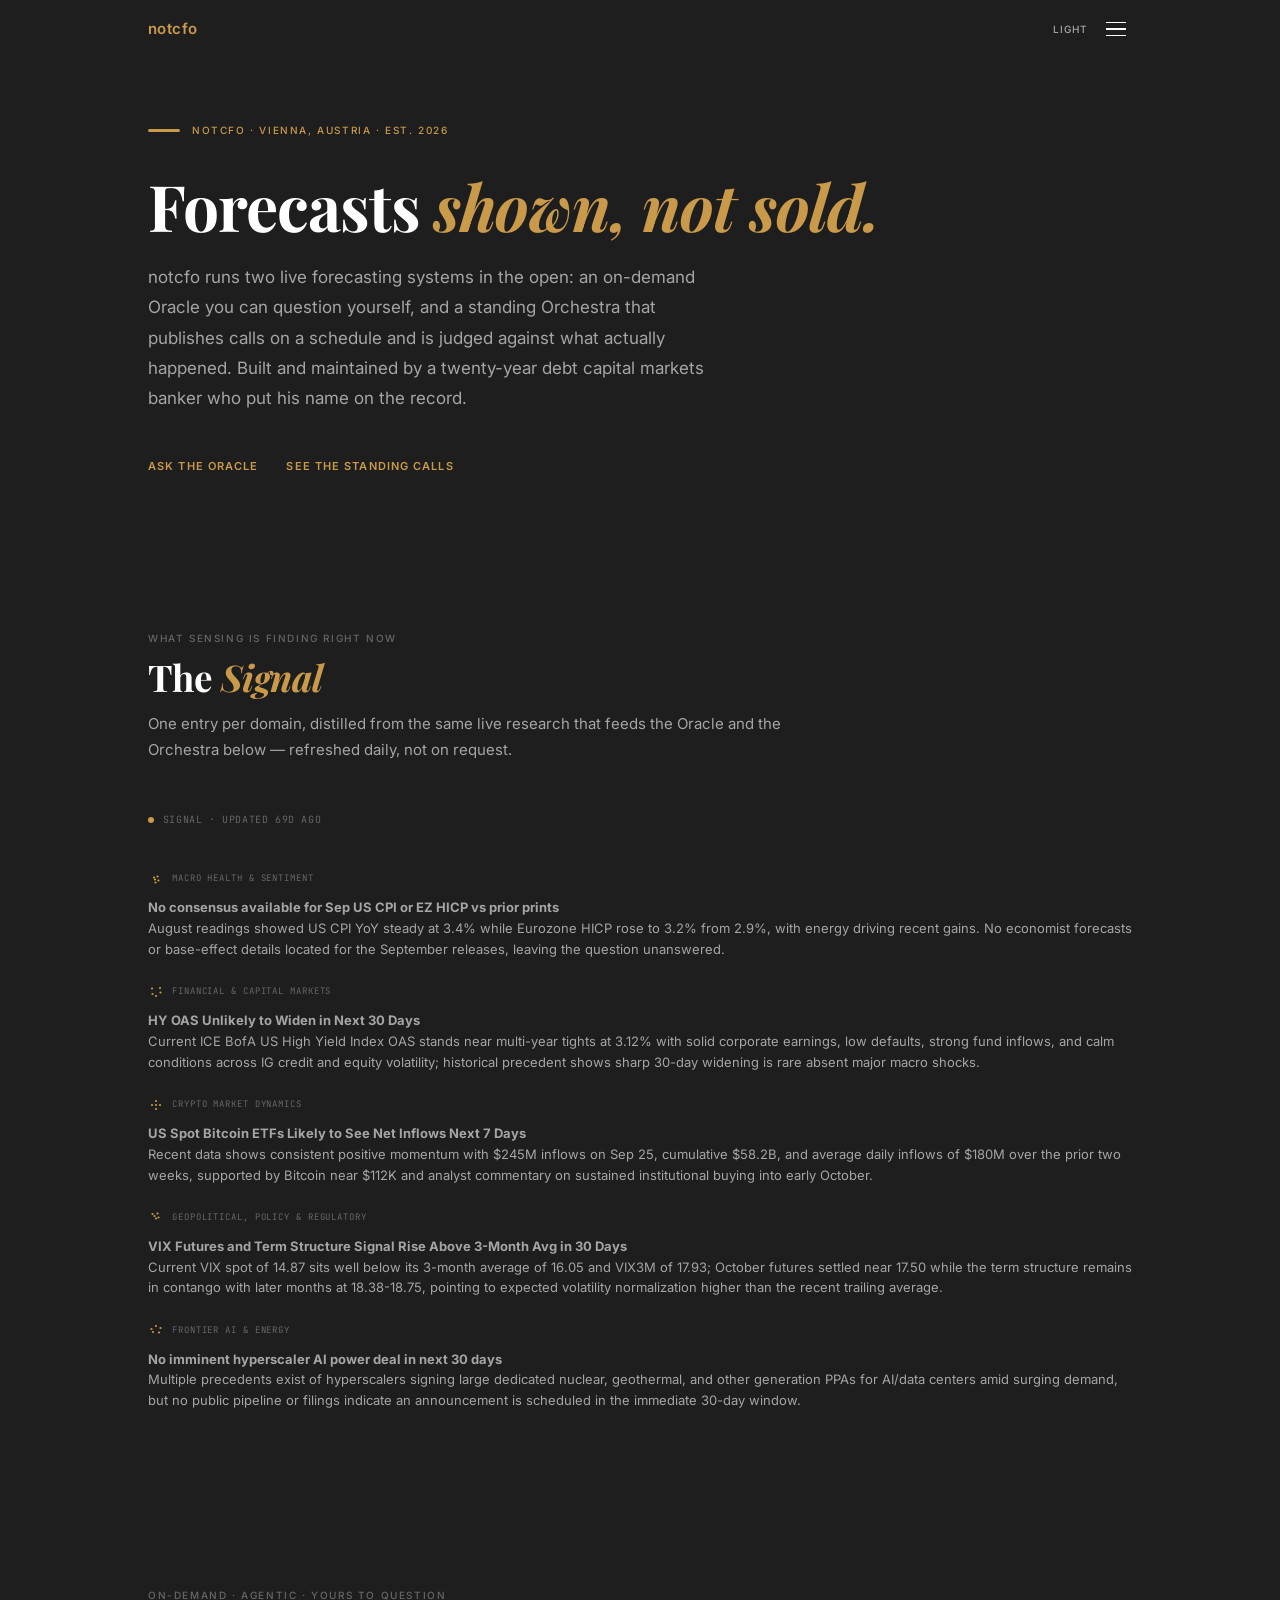
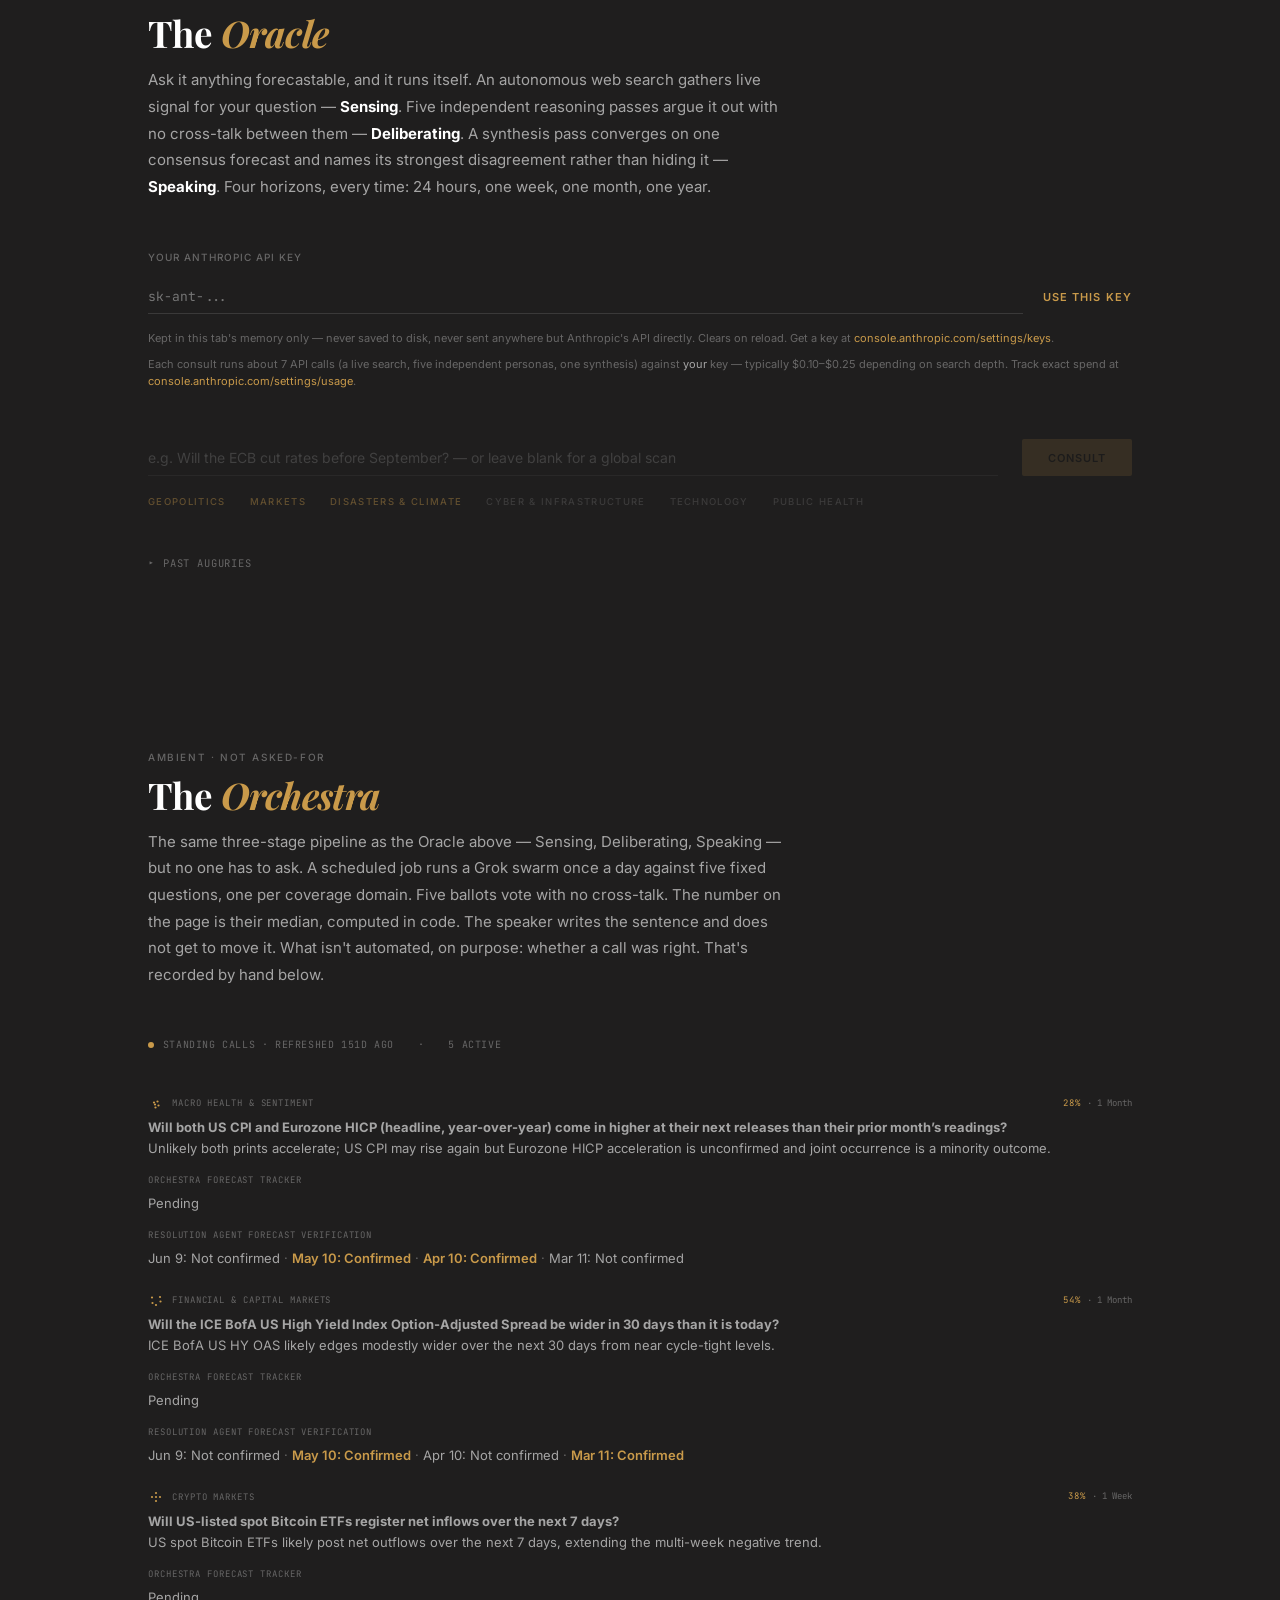
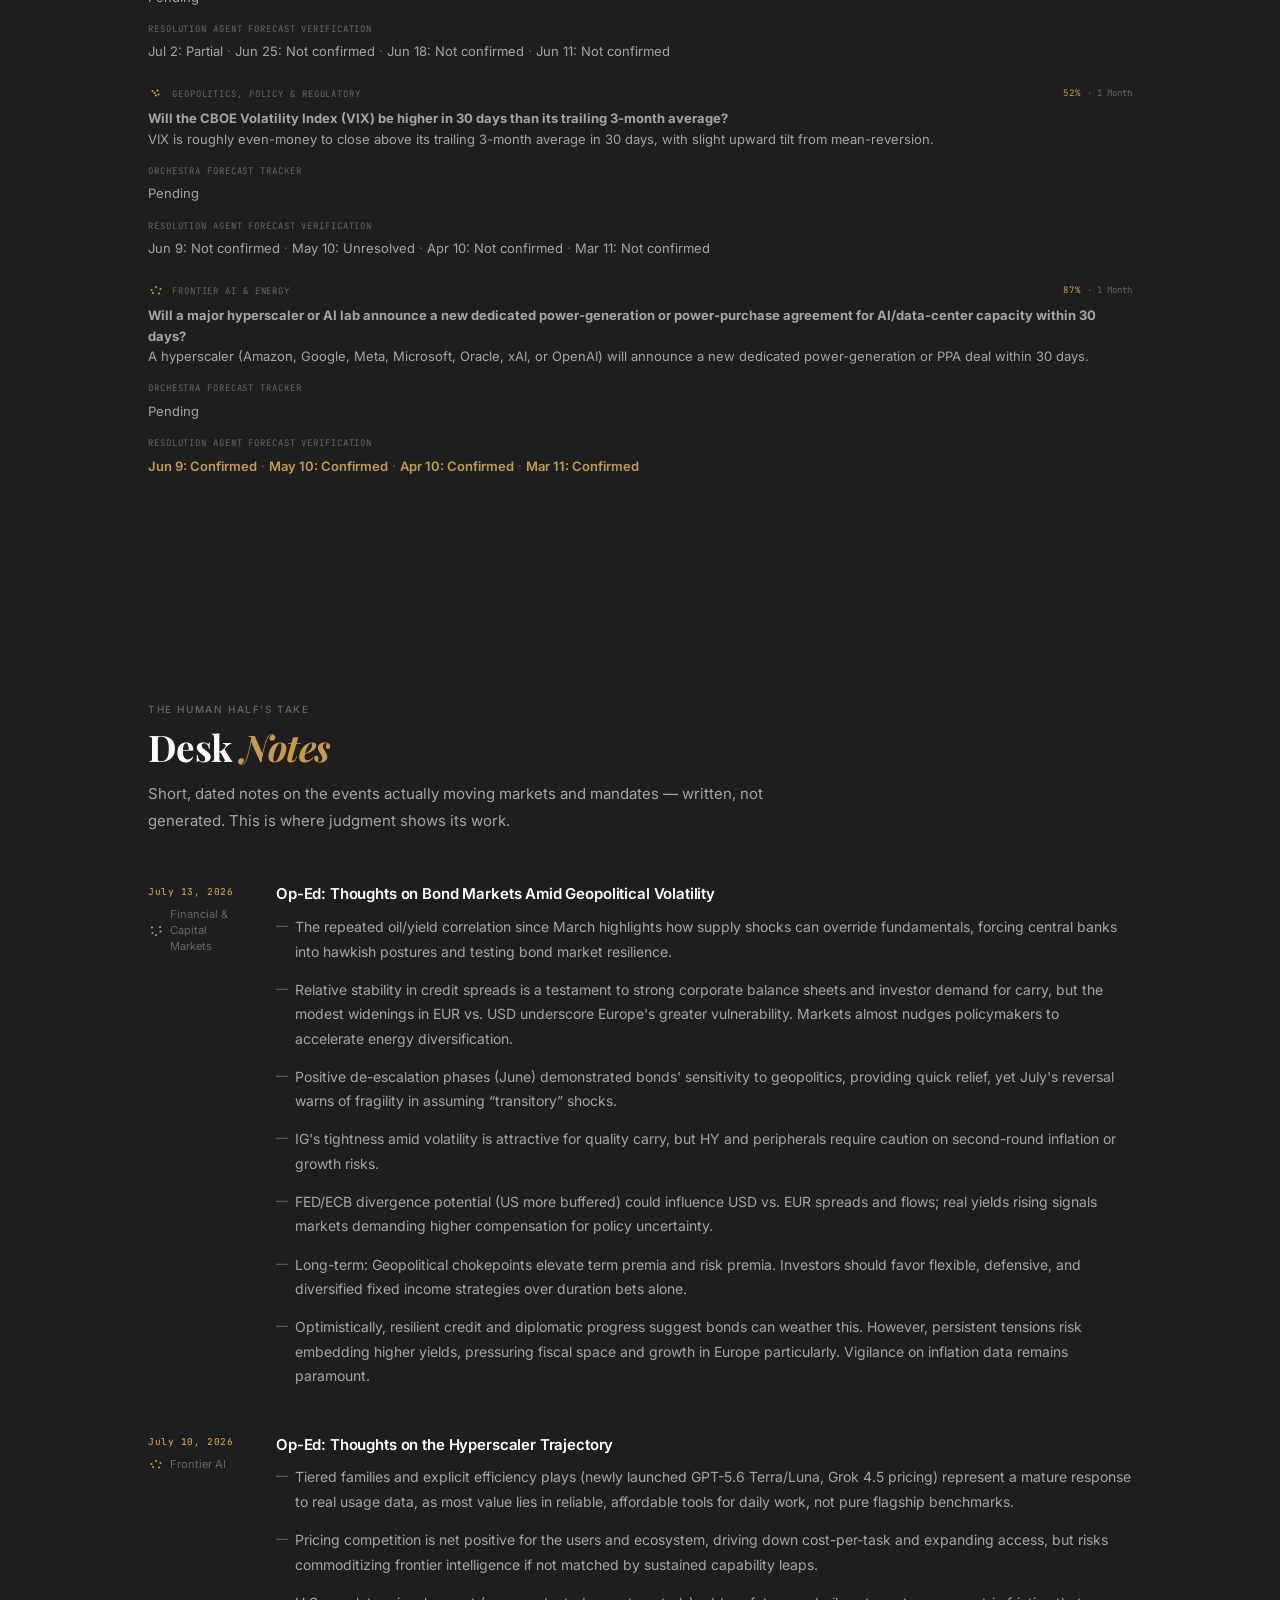
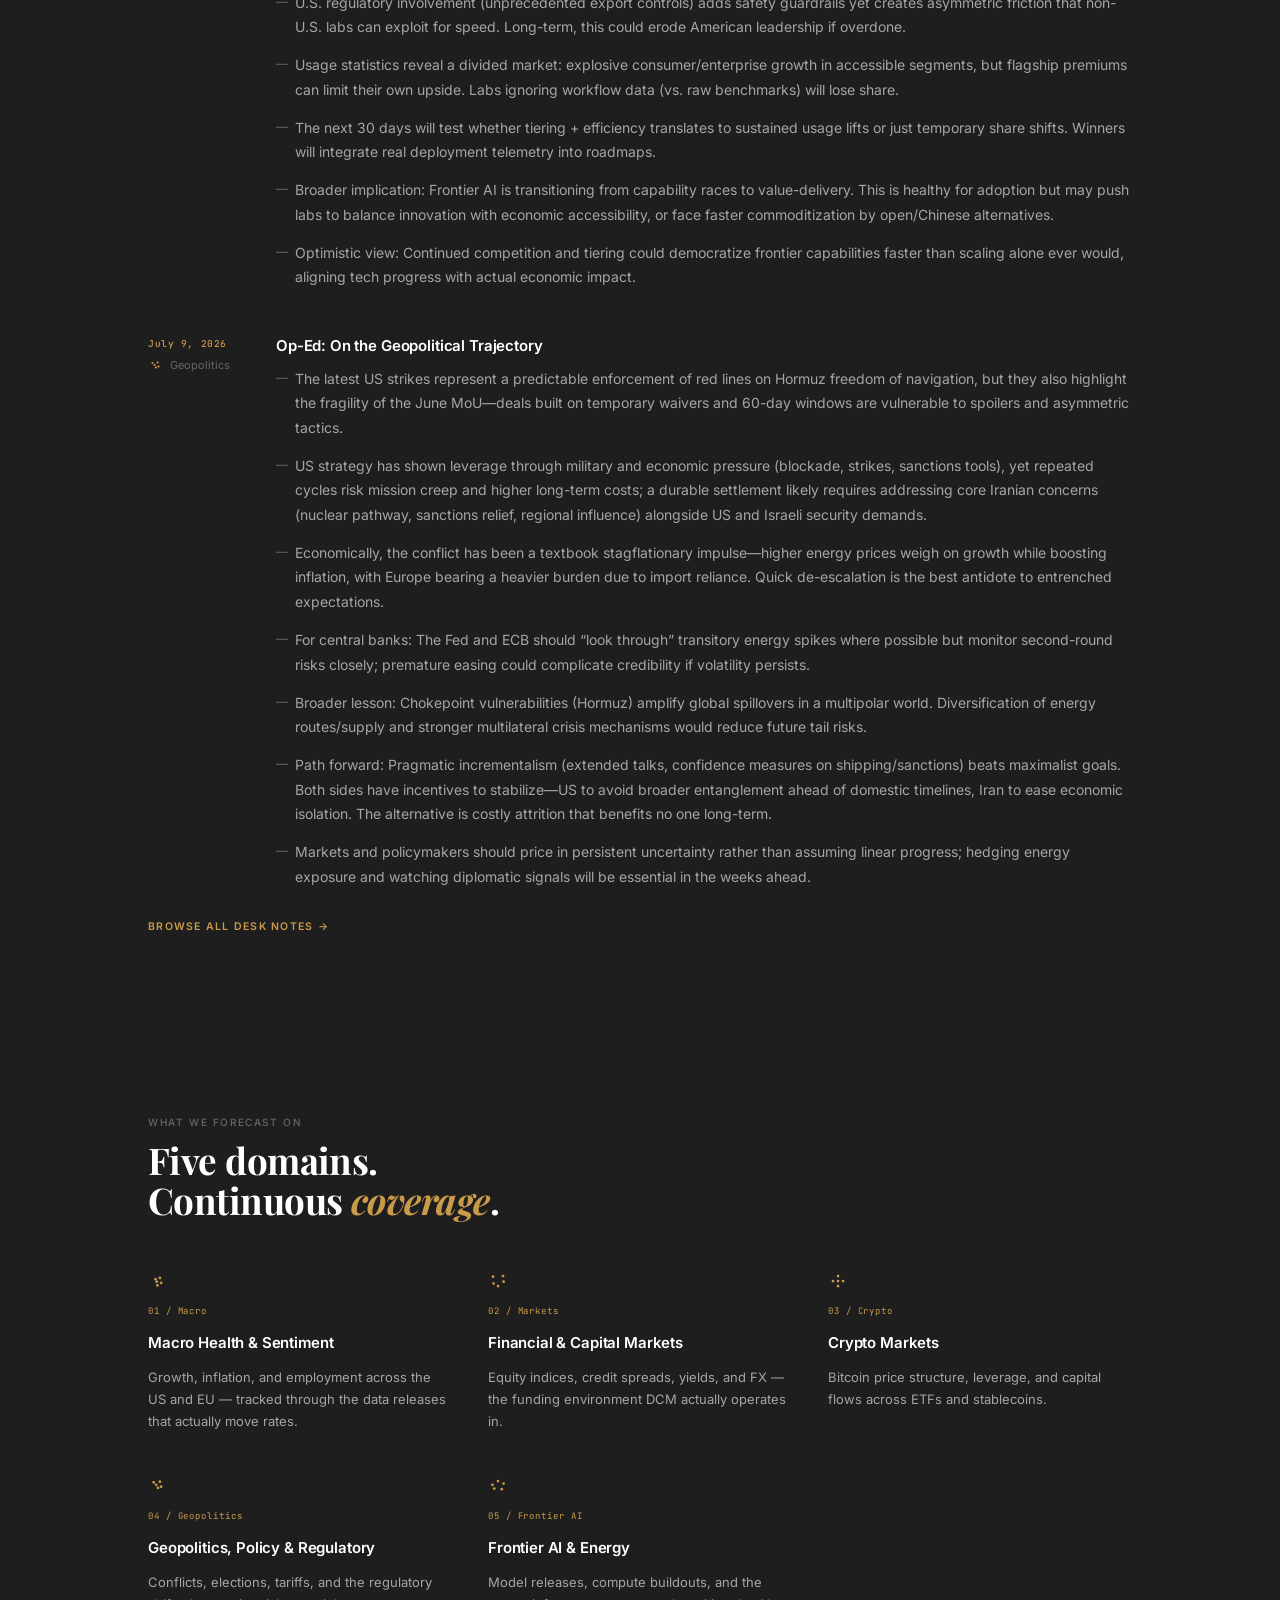
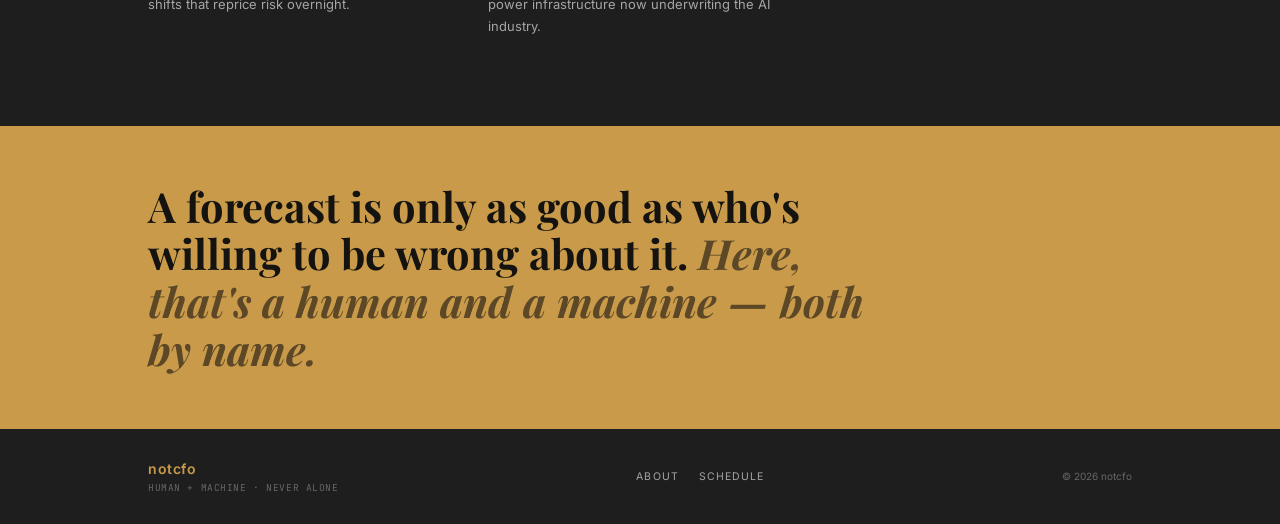
==== commit c15187fd: "Switch the Orchestra to the Grok swarm. One search, five independent ballots, median in code. The sp" ====
--- a/index.html
+++ b/index.html
@@ -34,7 +34,7 @@
       "@type": "Dataset",
       "@id": "https://notcfo.com/#standing-calls",
       "name": "notcfo Standing Calls",
-      "description": "Currently active forecasts generated by the Orchestra, a 50-persona forecasting system, one call per open coverage-domain slot.",
+      "description": "Currently active forecasts generated by the Orchestra, a five-ballot Grok swarm. The published number is a median. One call per open coverage-domain slot.",
       "creator": { "@id": "https://notcfo.com/#org" },
       "distribution": { "@type": "DataDownload", "encodingFormat": "application/json", "contentUrl": "https://notcfo.com/data/calls.json" }
     },
@@ -210,7 +210,7 @@
     <div class="sh rev">
       <div class="label">Ambient &middot; not asked-for</div>
       <h2>The <em>Orchestra</em></h2>
-      <p>The same three-stage pipeline as the Oracle above &mdash; Sensing, Deliberating, Speaking &mdash; but no one has to ask, and fifty voices run it instead of five. A scheduled job runs it automatically once a day against five fixed questions, one per coverage domain, start to finish with no person triggering it. What isn't automated, on purpose: whether a call was right. That's recorded by hand below.</p>
+      <p>The same three-stage pipeline as the Oracle above &mdash; Sensing, Deliberating, Speaking &mdash; but no one has to ask. A scheduled job runs a Grok swarm once a day against five fixed questions, one per coverage domain. Five ballots vote with no cross-talk. The number on the page is their median, computed in code. The speaker writes the sentence and does not get to move it. What isn't automated, on purpose: whether a call was right. That's recorded by hand below.</p>
     </div>
 
     <div class="calls-status rev" id="callsStatus">
--- a/assets/style.css
+++ b/assets/style.css
@@ -64,7 +64,7 @@
 }
 
 /* ─── TYPOGRAPHY: TWO VOICES ─────────────────────────────────── */
-h1, h2, .voice-human {
+h1, h2 {
   font-family: 'Playfair Display', Georgia, serif;
   font-weight: 700;
   line-height: 1.08;
@@ -81,7 +81,7 @@
   letter-spacing: -.01em;
 }
 
-.voice-machine, .mono {
+.mono {
   font-family: 'JetBrains Mono', 'SF Mono', Menlo, monospace;
   letter-spacing: -.01em;
 }
@@ -172,8 +172,8 @@
 }
 .btn-fill { background: var(--gold); color: var(--on-gold); }
 .btn-fill:hover { opacity: .82; }
-.btn-line, .btn-soft { background: none; color: var(--gold); padding-left: 0; padding-right: 0; }
-.btn-line:hover, .btn-soft:hover { text-decoration: underline; }
+.btn-soft { background: none; color: var(--gold); padding-left: 0; padding-right: 0; }
+.btn-soft:hover { text-decoration: underline; }
 
 /* ─── HERO (intro) ───────────────────────────────────────────── */
 #hero { padding-top: calc(var(--nav-h) + 4rem); padding-bottom: 0; }
@@ -200,12 +200,7 @@
 
 /* ─── VISION / MISSION ───────────────────────────────────────── */
 .vision-grid { display: grid; grid-template-columns: 1fr 1fr; gap: 4rem; align-items: start; }
-.vision-lead { font-size: 1.0625rem; color: var(--fg); line-height: 1.75; margin-bottom: 1.1rem; }
 .vision-body p + p { margin-top: .9rem; }
-.mission-list { display: flex; flex-direction: column; gap: 1.75rem; }
-.mission-item { }
-.mission-era { font-family: 'JetBrains Mono', monospace; font-size: 9.5px; font-weight: 500; letter-spacing: .08em; text-transform: uppercase; color: var(--gold); margin-bottom: .4rem; }
-.mission-text { font-size: .8125rem; color: var(--fg-dim); line-height: 1.65; }
 
 /* ─── MANIFESTO STRIP (the one large solid-gold moment) ──────── */
 .manifesto { background: var(--gold); padding: 3.5rem 0; }
@@ -245,7 +240,6 @@
   background: var(--gold); margin-right: .55rem; vertical-align: middle;
 }
 .ls-status-sep { color: var(--fg-faint); }
-.ls-status .ls-sources { color: var(--fg-dim); }
 
 .ls-filters { display: flex; flex-wrap: wrap; gap: 1.5rem; margin-bottom: 1.5rem; }
 .ls-filter {
@@ -266,22 +260,12 @@
 .ls-body { display: flex; flex-direction: column; gap: .55rem; }
 .ls-meta { display: flex; justify-content: space-between; align-items: baseline; gap: 1rem; }
 .ls-theme { font-family: 'JetBrains Mono', monospace; font-size: 9.5px; font-weight: 500; letter-spacing: .08em; text-transform: uppercase; color: var(--fg-faint); }
-.ls-vel { font-family: 'JetBrains Mono', monospace; font-size: 10.5px; font-weight: 500; letter-spacing: .02em; font-variant-numeric: tabular-nums; display: inline-flex; align-items: center; gap: .35rem; color: var(--fg-dim); }
-.ls-vel--up, .ls-vel--down, .ls-vel--flat { color: var(--fg-dim); } /* direction now reads from the arrow glyph itself, not color */
 .ls-title { font-size: .9375rem; font-weight: 500; line-height: 1.5; color: var(--fg); transition: color .15s; }
 .ls-bar-row { display: grid; grid-template-columns: 1fr auto; align-items: center; gap: 1.25rem; margin-top: .15rem; }
 .ls-bar { height: 2px; background: var(--fg-hair); position: relative; }
 .ls-bar-fill { position: absolute; top: 0; left: 0; bottom: 0; background: var(--gold); transition: width .4s ease; }
 .ls-dis { font-family: 'JetBrains Mono', monospace; font-size: 11px; font-weight: 600; color: var(--gold); font-variant-numeric: tabular-nums; }
 .ls-data { display: flex; flex-wrap: wrap; gap: 1.1rem; font-family: 'JetBrains Mono', monospace; font-size: 9.5px; letter-spacing: .04em; text-transform: uppercase; color: var(--fg-faint); margin-top: .15rem; }
-.ls-platforms { display: inline-flex; gap: .5rem; align-items: center; }
-.ls-plat { font-weight: 700; color: var(--fg-faint); opacity: .5; }
-.ls-plat.on { opacity: 1; color: var(--gold); }
-.ls-plat.mid { opacity: .8; color: var(--fg-dim); }
-.ls-data-num { color: var(--fg-dim); font-weight: 500; }
-.ls-foot { margin-top: 1.5rem; display: flex; justify-content: space-between; align-items: baseline; gap: 1rem; flex-wrap: wrap; }
-.ls-foot-note { font-size: 11px; color: var(--fg-faint); line-height: 1.6; max-width: 560px; }
-.ls-foot-note strong { color: var(--fg-dim); font-weight: 600; }
 .ls-foot-link { font-size: 10.5px; font-weight: 600; letter-spacing: .12em; text-transform: uppercase; color: var(--gold); transition: opacity .15s; }
 .ls-foot-link:hover { text-decoration: underline; }
 .ls-empty { padding: 3rem 0; text-align: center; font-size: .875rem; color: var(--fg-faint); }
--- a/assets/calls.css
+++ b/assets/calls.css
@@ -57,6 +57,7 @@
    in a container with display:flex; flex-direction:column; gap:2.75rem
    (matches .tl's rhythm) for the same spacing as the About timeline. */
 .note-row { display: grid; grid-template-columns: 128px 1fr; }
+.note-row + .note-row { margin-top: 2.75rem; }
 .note-left { padding-right: 2rem; padding-top: .1rem; }
 .note-date { font-family: 'JetBrains Mono', monospace; font-size: 9.5px; font-weight: 500; letter-spacing: .06em; color: var(--gold); margin-bottom: .45rem; }
 .note-tag { font-size: 11px; color: var(--fg-faint); line-height: 1.45; }
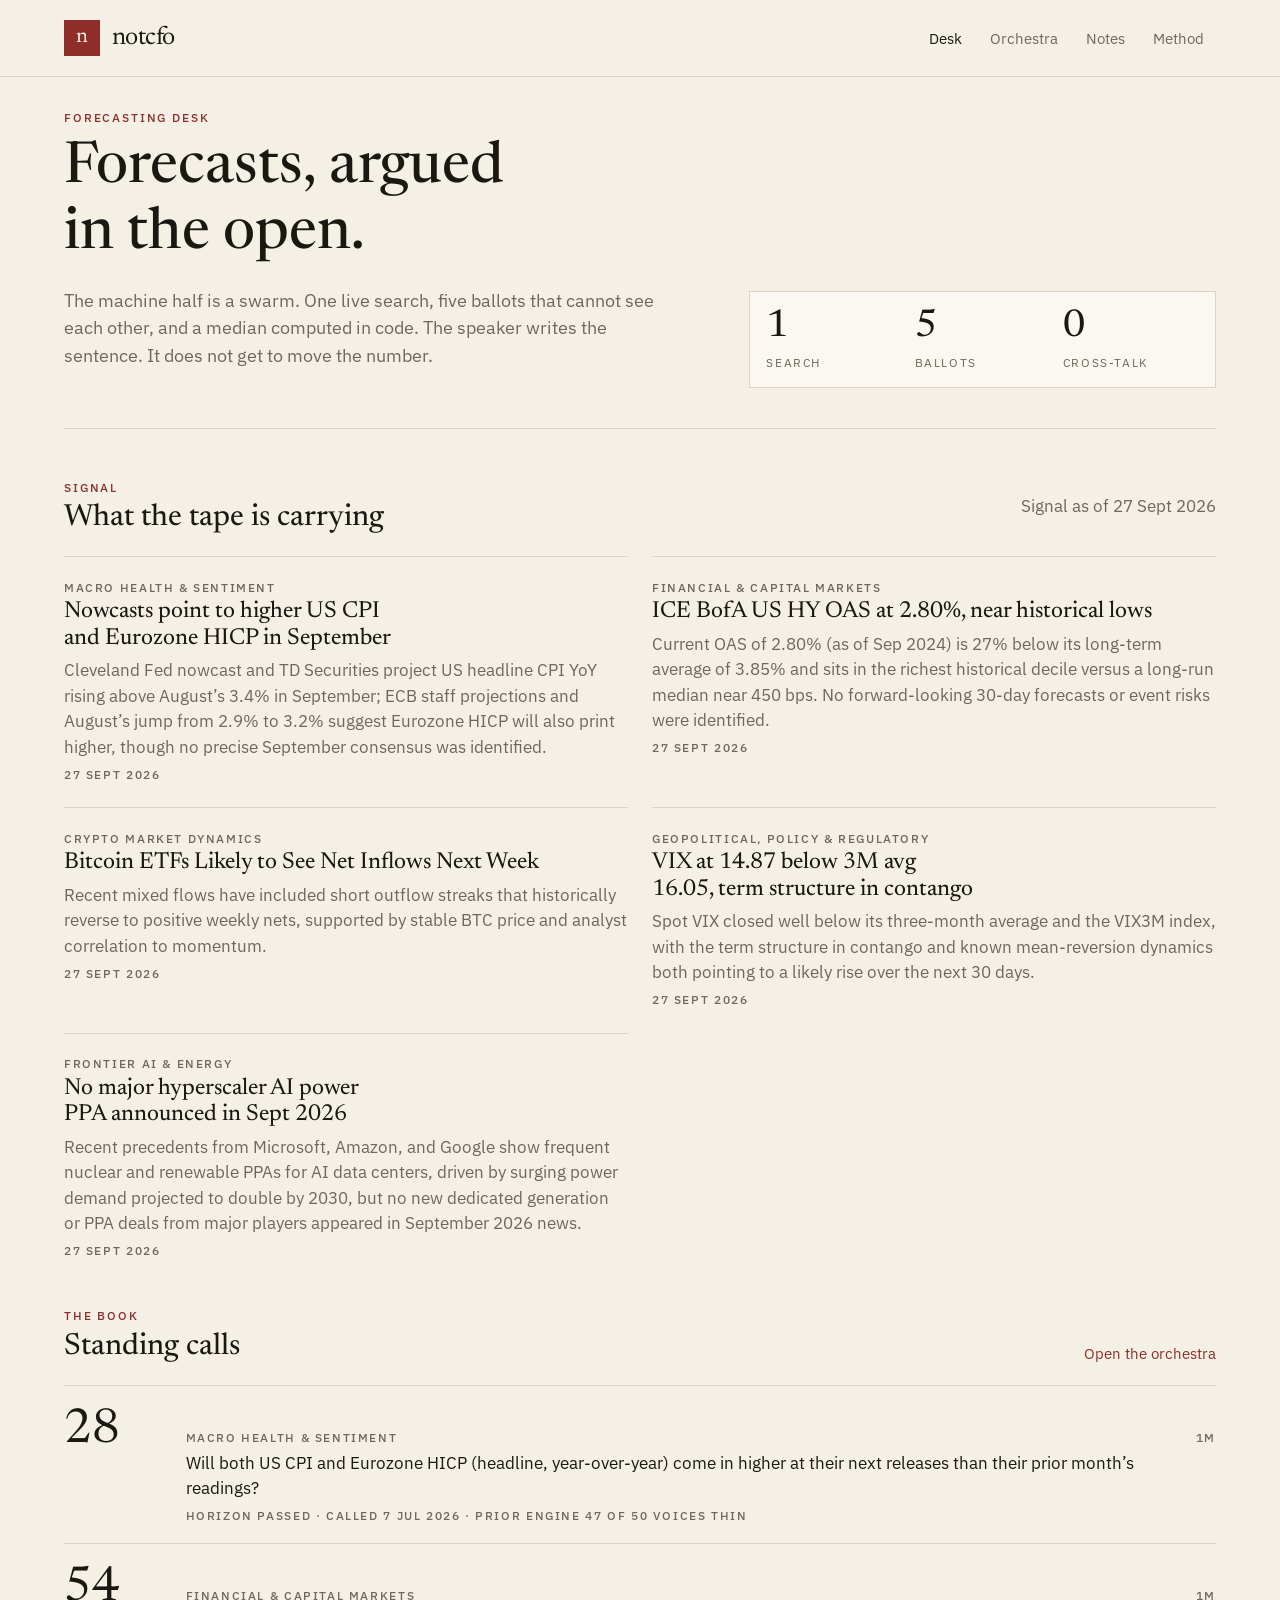
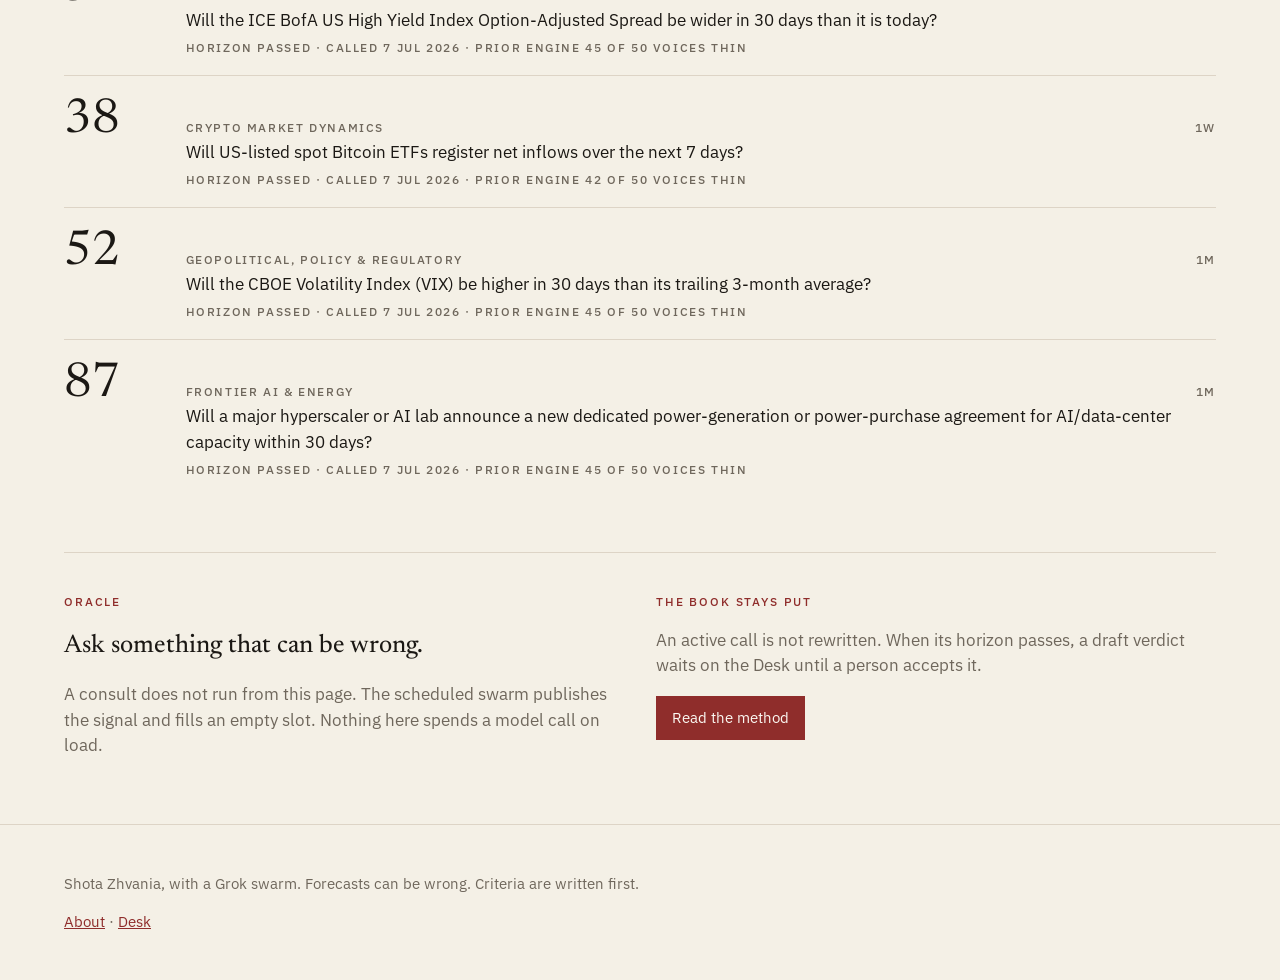
==== commit 823e0e07: "Replace the public layout with the forecasting desk. The homepage, orchestra, notes, and method page" ====
--- a/index.html
+++ b/index.html
@@ -1,316 +1,83 @@
 <!DOCTYPE html>
 <html lang="en">
 <head>
-<meta charset="UTF-8">
-<meta name="viewport" content="width=device-width, initial-scale=1.0">
-<meta name="description" content="notcfo — an agentic forecasting and opinion practice covering macro, capital markets, crypto, geopolitics, and frontier AI. On-demand and standing forecasts, tracked openly. Vienna, 2026.">
-<meta name="theme-color" content="#1F1E1E">
+<meta charset="utf-8">
+<meta name="viewport" content="width=device-width, initial-scale=1">
+<meta name="description" content="notcfo — forecasts argued in the open. One search, five ballots, a median computed in code.">
+<meta name="theme-color" content="#f4f0e6">
 <title>notcfo — Forecasts, argued in the open</title>
-<script>
-try {
-  if (localStorage.getItem('notcfo-theme') === 'light') document.documentElement.classList.add('light');
-  if (localStorage.getItem('notcfo-view') === 'machine') document.documentElement.classList.add('machine-view');
-} catch (e) {}
-</script>
 <link rel="preconnect" href="https://fonts.googleapis.com">
-<link href="https://fonts.googleapis.com/css2?family=Inter:ital,wght@0,300;0,400;0,500;0,600;1,400&family=Playfair+Display:ital,wght@0,700;0,900;1,400;1,700&family=JetBrains+Mono:wght@400;500;600;700&display=swap" rel="stylesheet">
-<link rel="stylesheet" href="/assets/style.css">
-<link rel="stylesheet" href="/assets/oracle.css">
-<link rel="stylesheet" href="/assets/calls.css">
-<link rel="stylesheet" href="/assets/signal.css">
-<script type="application/ld+json">
-{
-  "@context": "https://schema.org",
-  "@graph": [
-    {
-      "@type": "Organization",
-      "@id": "https://notcfo.com/#org",
-      "name": "notcfo",
-      "url": "https://notcfo.com/",
-      "description": "An agentic forecasting and opinion practice covering macro conditions, capital markets, crypto markets, geopolitics, and frontier AI.",
-      "founder": { "@type": "Person", "name": "Shota Zhvania" }
-    },
-    {
-      "@type": "Dataset",
-      "@id": "https://notcfo.com/#standing-calls",
-      "name": "notcfo Standing Calls",
-      "description": "Currently active forecasts generated by the Orchestra, a five-ballot Grok swarm. The published number is a median. One call per open coverage-domain slot.",
-      "creator": { "@id": "https://notcfo.com/#org" },
-      "distribution": { "@type": "DataDownload", "encodingFormat": "application/json", "contentUrl": "https://notcfo.com/data/calls.json" }
-    },
-    {
-      "@type": "Dataset",
-      "@id": "https://notcfo.com/#track-record",
-      "name": "notcfo Track Record",
-      "description": "Every resolved standing call, kept permanently, including outcome, resolution evidence, and sources.",
-      "creator": { "@id": "https://notcfo.com/#org" },
-      "distribution": { "@type": "DataDownload", "encodingFormat": "application/json", "contentUrl": "https://notcfo.com/data/track-record.json" }
-    },
-    {
-      "@type": "Dataset",
-      "@id": "https://notcfo.com/#signal",
-      "name": "notcfo Signal",
-      "description": "Daily distilled research summary, one entry per coverage domain, drawn from the same Sensing step that feeds both forecasting systems.",
-      "creator": { "@id": "https://notcfo.com/#org" },
-      "distribution": { "@type": "DataDownload", "encodingFormat": "application/json", "contentUrl": "https://notcfo.com/data/signal.json" }
-    },
-    {
-      "@type": "Dataset",
-      "@id": "https://notcfo.com/#desk-notes",
-      "name": "notcfo Desk Notes",
-      "description": "Dated, written commentary from the human half on the events actually moving markets and mandates \u2014 not generated, kept permanently.",
-      "creator": { "@id": "https://notcfo.com/#org" },
-      "distribution": { "@type": "DataDownload", "encodingFormat": "application/json", "contentUrl": "https://notcfo.com/data/desk-notes.json" }
-    }
-  ]
-}
-</script>
+<link rel="preconnect" href="https://fonts.gstatic.com" crossorigin>
+<link href="https://fonts.googleapis.com/css2?family=IBM+Plex+Sans:ital,wght@0,400;0,500;1,400&family=Newsreader:opsz,wght@6..72,400;6..72,500&display=swap" rel="stylesheet">
+<link rel="stylesheet" href="/assets/paper.css">
 </head>
-<body>
+<body data-page="desk">
+<div class="shell">
+  <header class="top">
+    <a class="brand" href="/"><span class="mark">n</span><span class="word">notcfo</span></a>
+    <nav aria-label="Sections">
+      <a href="/" aria-current="page">Desk</a>
+      <a href="/orchestra.html">Orchestra</a>
+      <a href="/notes.html">Notes</a>
+      <a href="/method.html">Method</a>
+    </nav>
+  </header>
+</div>
+<main class="page">
+  <header class="hero">
+    <div>
+      <p class="kicker">Forecasting desk</p>
+      <h1>Forecasts, argued in the open.</h1>
+      <p class="lede">The machine half is a swarm. One live search, five ballots that cannot see each other, and a median computed in code. The speaker writes the sentence. It does not get to move the number.</p>
+    </div>
+    <div class="stats" aria-label="Swarm shape">
+      <div><strong>1</strong><span>Search</span></div>
+      <div><strong>5</strong><span>Ballots</span></div>
+      <div><strong>0</strong><span>Cross-talk</span></div>
+    </div>
+  </header>
 
-<nav>
-  <div class="nav-inner">
+  <section class="block">
+    <div class="block-head">
+      <div>
+        <p class="kicker">Signal</p>
+        <h2>What the tape is carrying</h2>
+      </div>
+      <p class="muted" id="signal-asof">Read from the public tape.</p>
+    </div>
+    <ul class="cards" id="signal"><li><p class="muted">Loading the tape.</p></li></ul>
+  </section>
+
+  <section class="block">
+    <div class="block-head">
+      <div>
+        <p class="kicker">The book</p>
+        <h2>Standing calls</h2>
+      </div>
+      <a class="more" href="/orchestra.html">Open the orchestra</a>
+    </div>
+    <ul class="calls" id="calls"></ul>
+  </section>
+
+  <section class="split">
     <div>
-      <div class="nav-brand">notcfo</div>
+      <p class="kicker">Oracle</p>
+      <h2>Ask something that can be wrong.</h2>
+      <p class="muted">A consult does not run from this page. The scheduled swarm publishes the signal and fills an empty slot. Nothing here spends a model call on load.</p>
     </div>
-    <div class="nav-right">
-      <button type="button" class="theme-btn" id="themeBtn" onclick="toggleTheme()">
-        <span id="themeLabel">Light</span>
-      </button>
-      <button type="button" class="burger" id="burger" onclick="toggleMenu()" aria-label="Menu">
-        <span></span><span></span><span></span>
-      </button>
+    <div>
+      <p class="kicker">The book stays put</p>
+      <p class="muted">An active call is not rewritten. When its horizon passes, a draft verdict waits on the Desk until a person accepts it.</p>
+      <a class="btn" href="/method.html">Read the method</a>
     </div>
-  </div>
-</nav>
-
-<div class="mob-menu" id="mobMenu">
-  <a href="#signal" onclick="closeMenu()">Signal</a>
-  <a href="#oracle" onclick="closeMenu()">Oracle</a>
-  <a href="#calls" onclick="closeMenu()">Orchestra</a>
-  <a href="#notes" onclick="closeMenu()">Desk Notes</a>
-  <a href="#coverage" onclick="closeMenu()">Coverage</a>
-  <a href="/about.html" onclick="closeMenu()">About</a>
-  <button type="button" class="theme-btn" id="viewBtn" onclick="toggleView()">
-    <span id="viewLabel">Machine View</span>
-  </button>
+  </section>
+</main>
+<div class="footwrap">
+  <footer class="foot">
+    <p>Shota Zhvania, with a Grok swarm. Forecasts can be wrong. Criteria are written first.</p>
+    <p><a href="/about.html">About</a> · <a href="/desk.html">Desk</a></p>
+  </footer>
 </div>
-
-<!-- 1. INTRO -->
-<section id="hero">
-  <div class="wrap">
-    <div class="mv-banner" id="mvBanner">Machine view &mdash; the same literal fields a script or agent reads, sourced from the same JSON as <a href="/llms.txt">llms.txt</a>. Toggle back for the human-readable version.</div>
-    <div class="hero-eyebrow">
-      <span class="line"></span>
-      <span>notcfo &middot; Vienna, Austria &middot; Est. 2026</span>
-    </div>
-    <h1 class="hero-h1">Forecasts <em>shown, not sold.</em></h1>
-    <p class="hero-p">notcfo runs two live forecasting systems in the open: an on-demand Oracle you can question yourself, and a standing Orchestra that publishes calls on a schedule and is judged against what actually happened. Built and maintained by a twenty-year debt capital markets banker who put his name on the record.</p>
-    <div class="hero-cta">
-      <a href="#oracle" class="btn btn-soft">Ask the Oracle</a>
-      <a href="#calls" class="btn btn-soft">See the standing calls</a>
-    </div>
-  </div>
-</section>
-
-<!-- 2. THE SIGNAL -->
-<section id="signal" class="sect">
-  <div class="wrap">
-    <div class="sh rev">
-      <div class="label">What Sensing is finding right now</div>
-      <h2>The <em>Signal</em></h2>
-      <p>One entry per domain, distilled from the same live research that feeds the Oracle and the Orchestra below &mdash; refreshed daily, not on request.</p>
-    </div>
-
-    <div class="ls-status rev" id="signalStatus">
-      <span><span class="ls-dot"></span>Signal &middot; updated <span id="signalUpdated">&mdash;</span></span>
-    </div>
-
-    <div class="ls-list rev" id="signalList">
-      <div class="ls-empty">
-        <strong>Signal warming up</strong>
-        The first Sensing cycle hasn't completed yet.
-      </div>
-    </div>
-  </div>
-</section>
-
-<!-- 3. THE ORACLE -->
-<section id="oracle" class="sect sect-alt">
-  <div class="wrap">
-    <div class="sh rev">
-      <div class="label">On-demand &middot; agentic &middot; yours to question</div>
-      <h2>The <em>Oracle</em></h2>
-      <p>Ask it anything forecastable, and it runs itself. An autonomous web search gathers live signal for your question &mdash; <strong style="color:var(--fg)">Sensing</strong>. Five independent reasoning passes argue it out with no cross-talk between them &mdash; <strong style="color:var(--fg)">Deliberating</strong>. A synthesis pass converges on one consensus forecast and names its strongest disagreement rather than hiding it &mdash; <strong style="color:var(--fg)">Speaking</strong>. Four horizons, every time: 24 hours, one week, one month, one year.</p>
-    </div>
-
-    <div class="orc-key rev" id="orcKeyPanel">
-      <div class="fl">
-        <label for="orcKeyInput">Your Anthropic API key</label>
-        <div class="orc-key-row" id="orcKeyEntryRow">
-          <input type="password" id="orcKeyInput" placeholder="sk-ant-...">
-          <button type="button" class="btn btn-soft" id="orcSaveKeyBtn">Use this key</button>
-        </div>
-        <div class="orc-key-status" id="orcKeyStatusRow" style="display:none">
-          <span class="label-signal"><span class="ls-dot"></span>Key set for this session</span>
-          <button type="button" class="orc-key-change" id="orcChangeKeyBtn">Change key</button>
-        </div>
-      </div>
-      <p class="orc-key-note">Kept in this tab's memory only &mdash; never saved to disk, never sent anywhere but Anthropic's API directly. Clears on reload. Get a key at <a href="https://console.anthropic.com/settings/keys" target="_blank" rel="noopener">console.anthropic.com/settings/keys</a>.</p>
-      <p class="orc-cost-note">Each consult runs about 7 API calls (a live search, five independent personas, one synthesis) against <em>your</em> key &mdash; typically $0.10&ndash;$0.25 depending on search depth. Track exact spend at <a href="https://console.anthropic.com/settings/usage" target="_blank" rel="noopener">console.anthropic.com/settings/usage</a>.</p>
-    </div>
-
-    <div class="orc-query rev locked" id="orcQueryPanel">
-      <div class="orc-query-row">
-        <input type="text" id="orcTopicInput" placeholder="e.g. Will the ECB cut rates before September? — or leave blank for a global scan">
-        <button type="button" class="btn btn-fill" id="orcConsultBtn" disabled>Consult</button>
-      </div>
-      <div class="ls-filters" id="orcDomainChips"></div>
-      <div class="orc-session-note" id="orcSessionNote" style="display:none"></div>
-    </div>
-
-    <div class="orc-error" id="orcErrorBox">
-      <span id="orcErrorText"></span>
-      <button type="button" class="orc-retry" id="orcRetryBtn">Retry</button>
-    </div>
-
-    <div class="ls-status orc-pipeline rev" id="orcPipeline" style="display:none">
-      <span class="orc-stage" data-stage="sensing"><span class="ls-dot"></span>Sensing</span>
-      <span class="ls-status-sep">&middot;</span>
-      <span class="orc-stage" data-stage="council">Deliberating</span>
-      <span class="ls-status-sep">&middot;</span>
-      <span class="orc-stage" data-stage="oracle">Speaking</span>
-      <span class="ls-status-sep">&middot;</span>
-      <span id="orcStageNote">&mdash;</span>
-    </div>
-
-    <div class="ls-list orc-ticker" id="orcTicker" style="display:none"></div>
-
-    <div class="ls-filters orc-htabs" id="orcHorizonTabs" style="display:none"></div>
-
-    <div class="machine-grid orc-card rev" id="orcCard" style="display:none"></div>
-
-    <div class="machine-fact-list orc-council" id="orcCouncil" style="display:none"></div>
-
-    <div class="orc-sources" id="orcSources" style="display:none">
-      <div class="label" style="margin-bottom:.6rem">Signal drawn from</div>
-      <div class="ls-filters" id="orcSourceChips"></div>
-    </div>
-
-    <div class="orc-past rev">
-      <div class="orc-past-toggle" id="orcPastToggle"><span class="orc-car">&#9656;</span> Past auguries</div>
-      <div class="sesh-list orc-past-list" id="orcPastList"></div>
-    </div>
-  </div>
-</section>
-
-<!-- 4. THE ORCHESTRA -->
-<section id="calls" class="sect">
-  <div class="wrap">
-    <div class="sh rev">
-      <div class="label">Ambient &middot; not asked-for</div>
-      <h2>The <em>Orchestra</em></h2>
-      <p>The same three-stage pipeline as the Oracle above &mdash; Sensing, Deliberating, Speaking &mdash; but no one has to ask. A scheduled job runs a Grok swarm once a day against five fixed questions, one per coverage domain. Five ballots vote with no cross-talk. The number on the page is their median, computed in code. The speaker writes the sentence and does not get to move it. What isn't automated, on purpose: whether a call was right. That's recorded by hand below.</p>
-    </div>
-
-    <div class="calls-status rev" id="callsStatus">
-      <span><span class="ls-dot"></span>Standing calls &middot; refreshed <span id="callsUpdated">&mdash;</span></span>
-      <span class="sep">&middot;</span>
-      <span id="callsCount">&mdash; active</span>
-    </div>
-
-    <div class="calls-current rev" id="callsCurrent">
-      <div class="calls-empty">
-        <strong>Loading&hellip;</strong>
-      </div>
-    </div>
-  </div>
-</section>
-
-<!-- 5. DESK NOTES — human input, left as-is per instruction -->
-<section id="notes" class="sect sect-alt">
-  <div class="wrap">
-    <div class="sh rev">
-      <div class="label">The human half's take</div>
-      <h2>Desk <em>Notes</em></h2>
-      <p>Short, dated notes on the events actually moving markets and mandates &mdash; written, not generated. This is where judgment shows its work.</p>
-    </div>
-
-    <div class="rev" id="notesList">
-      <div class="notes-empty">
-        <strong>Loading&hellip;</strong>
-      </div>
-    </div>
-  </div>
-</section>
-
-<!-- 6. COVERAGE -->
-<section id="coverage" class="sect">
-  <div class="wrap">
-    <div class="sh rev">
-      <div class="label">What we forecast on</div>
-      <h2>Five domains.<br>Continuous <em>coverage</em>.</h2>
-    </div>
-    <div class="dom-grid">
-      <div class="dom-card rev">
-        <div class="dom-icon-wrap"><svg class="dom-icon" viewBox="0 0 32 32" width="20" height="20" aria-hidden="true"><circle cx="12" cy="13" r="2.2"/><circle cx="19" cy="11" r="2.2"/><circle cx="14" cy="17" r="2.2"/><circle cx="21" cy="19" r="2.2"/><circle cx="15" cy="23" r="2.2"/></svg></div>
-        <div class="dom-n">01 / Macro</div>
-        <h3>Macro Health &amp; Sentiment</h3>
-        <p>Growth, inflation, and employment across the US and EU &mdash; tracked through the data releases that actually move rates.</p>
-      </div>
-      <div class="dom-card rev">
-        <div class="dom-icon-wrap"><svg class="dom-icon" viewBox="0 0 32 32" width="20" height="20" aria-hidden="true"><circle cx="8" cy="9" r="2.2"/><circle cx="24" cy="8" r="2.2"/><circle cx="9" cy="20" r="2.2"/><circle cx="25" cy="17" r="2.2"/><circle cx="16" cy="24" r="2.2"/></svg></div>
-        <div class="dom-n">02 / Markets</div>
-        <h3>Financial &amp; Capital Markets</h3>
-        <p>Equity indices, credit spreads, yields, and FX &mdash; the funding environment DCM actually operates in.</p>
-      </div>
-      <div class="dom-card rev">
-        <div class="dom-icon-wrap"><svg class="dom-icon" viewBox="0 0 32 32" width="20" height="20" aria-hidden="true"><circle cx="16" cy="8" r="2.2"/><circle cx="8" cy="16" r="2.2"/><circle cx="16" cy="16" r="2.2"/><circle cx="24" cy="16" r="2.2"/><circle cx="16" cy="24" r="2.2"/></svg></div>
-        <div class="dom-n">03 / Crypto</div>
-        <h3>Crypto Markets</h3>
-        <p>Bitcoin price structure, leverage, and capital flows across ETFs and stablecoins.</p>
-      </div>
-      <div class="dom-card rev">
-        <div class="dom-icon-wrap"><svg class="dom-icon" viewBox="0 0 32 32" width="20" height="20" aria-hidden="true"><circle cx="9" cy="10" r="2.2"/><circle cx="13" cy="14" r="2.2"/><circle cx="16" cy="19" r="2.2"/><circle cx="21" cy="17" r="2.2"/><circle cx="19" cy="9" r="2.2"/></svg></div>
-        <div class="dom-n">04 / Geopolitics</div>
-        <h3>Geopolitics, Policy &amp; Regulatory</h3>
-        <p>Conflicts, elections, tariffs, and the regulatory shifts that reprice risk overnight.</p>
-      </div>
-      <div class="dom-card rev">
-        <div class="dom-icon-wrap"><svg class="dom-icon" viewBox="0 0 32 32" width="20" height="20" aria-hidden="true"><circle cx="10" cy="20" r="2.2"/><circle cx="22" cy="21" r="2.2"/><circle cx="16" cy="8" r="2.2"/><circle cx="7" cy="14" r="2.2"/><circle cx="25" cy="12" r="2.2"/></svg></div>
-        <div class="dom-n">05 / Frontier AI</div>
-        <h3>Frontier AI &amp; Energy</h3>
-        <p>Model releases, compute buildouts, and the power infrastructure now underwriting the AI industry.</p>
-      </div>
-    </div>
-  </div>
-</section>
-
-<!-- 8. CLOSING MANIFESTO -->
-<div class="manifesto">
-  <div class="manifesto-inner">
-    <p class="manifesto-q">A forecast is only as good as who's willing to be wrong about it. <em>Here, that's a human and a machine &mdash; both by name.</em></p>
-  </div>
-</div>
-
-<footer>
-  <div class="foot-inner">
-    <div>
-      <div class="foot-brand">notcfo</div>
-      <div class="foot-motto">Human + Machine &middot; Never Alone</div>
-    </div>
-    <div class="foot-links">
-      <a href="/about.html">About</a>
-      <a href="/about.html#schedule">Schedule</a>
-    </div>
-    <div class="foot-copy">&copy; 2026 notcfo</div>
-  </div>
-</footer>
-
-<script src="/assets/site.js"></script>
-<script src="/assets/oracle.js"></script>
-<script src="/assets/calls.js"></script>
-<script src="/assets/signal.js"></script>
-<script src="/assets/notes.js"></script>
+<script src="/assets/paper.js"></script>
 </body>
 </html>
--- a/assets/paper.css
+++ b/assets/paper.css
@@ -0,0 +1,207 @@
+:root {
+  --paper: #f4f0e6;
+  --paper-2: #fbf8f2;
+  --ink: #1b1814;
+  --muted: #6f675c;
+  --line: #ddd4c6;
+  --oxblood: #8f2d2b;
+  --on-oxblood: #fbf8f2;
+  --sans: "IBM Plex Sans", ui-sans-serif, system-ui, sans-serif;
+  --serif: "Newsreader", "Iowan Old Style", Georgia, serif;
+}
+
+* { box-sizing: border-box; }
+html { background: var(--paper); color: var(--ink); }
+body {
+  margin: 0;
+  font-family: var(--sans);
+  font-size: 17px;
+  line-height: 1.5;
+  background: var(--paper);
+  color: var(--ink);
+}
+h1, h2, h3 { font-family: var(--serif); font-weight: 450; line-height: 1.15; text-wrap: balance; }
+a { color: inherit; }
+button { font: inherit; cursor: pointer; }
+::selection { background: #f4e6e2; }
+
+.top, .foot, .page { width: min(72rem, calc(100% - 2rem)); margin-inline: auto; }
+.top {
+  display: flex;
+  flex-wrap: wrap;
+  align-items: center;
+  justify-content: space-between;
+  gap: 0.75rem 1.5rem;
+  padding: 1rem 0;
+}
+.shell { border-bottom: 1px solid var(--line); }
+.brand { display: flex; align-items: center; gap: 0.75rem; text-decoration: none; }
+.mark {
+  display: grid;
+  place-items: center;
+  width: 2.25rem;
+  height: 2.25rem;
+  background: var(--oxblood);
+  color: var(--on-oxblood);
+  font-family: var(--serif);
+  font-size: 1.35rem;
+  line-height: 1;
+}
+.word { font-family: var(--serif); font-size: 1.6rem; letter-spacing: -0.02em; }
+nav { display: flex; gap: 0.25rem; overflow-x: auto; }
+nav a {
+  display: inline-flex;
+  align-items: center;
+  height: 2.75rem;
+  padding: 0 0.75rem;
+  color: var(--muted);
+  text-decoration: none;
+  font-size: 0.95rem;
+}
+nav a[aria-current="page"] { color: var(--ink); }
+
+.page { padding: 2rem 0 3rem; }
+.kicker {
+  margin: 0;
+  color: var(--oxblood);
+  font-size: 0.72rem;
+  font-weight: 500;
+  letter-spacing: 0.16em;
+  text-transform: uppercase;
+}
+.muted { color: var(--muted); }
+.lede { max-width: 38rem; font-size: 1.15rem; color: var(--muted); }
+
+.hero {
+  display: grid;
+  gap: 2rem;
+  align-items: end;
+  padding-bottom: 2.5rem;
+  border-bottom: 1px solid var(--line);
+}
+.hero h1 { margin: 0.6rem 0 0; font-size: clamp(2.6rem, 6vw, 3.6rem); max-width: 16ch; }
+.stats {
+  display: grid;
+  grid-template-columns: repeat(3, 1fr);
+  gap: 0.75rem;
+  border: 1px solid var(--line);
+  background: var(--paper-2);
+  padding: 1rem;
+}
+.stats strong {
+  display: block;
+  font-family: var(--serif);
+  font-size: 2.4rem;
+  font-weight: 450;
+  line-height: 1;
+}
+.stats span {
+  display: block;
+  margin-top: 0.45rem;
+  color: var(--muted);
+  font-size: 0.72rem;
+  letter-spacing: 0.14em;
+  text-transform: uppercase;
+}
+
+.block { margin-top: 3rem; }
+.block-head {
+  display: flex;
+  flex-wrap: wrap;
+  align-items: end;
+  justify-content: space-between;
+  gap: 0.75rem;
+  margin-bottom: 1.25rem;
+}
+.block h2 { margin: 0.35rem 0 0; font-size: 1.9rem; }
+.more { color: var(--oxblood); text-decoration: none; font-size: 0.95rem; }
+
+.cards { display: grid; gap: 1.5rem; margin: 0; padding: 0; list-style: none; }
+.cards li { border-top: 1px solid var(--line); padding-top: 1rem; }
+.cards h3 { margin: 0.2rem 0; font-size: 1.45rem; }
+.domain, .meta {
+  margin: 0;
+  color: var(--muted);
+  font-size: 0.72rem;
+  font-weight: 500;
+  letter-spacing: 0.14em;
+  text-transform: uppercase;
+}
+.cards p, .call p { margin: 0.35rem 0 0; }
+
+.calls { margin: 0; padding: 0; list-style: none; }
+.call {
+  display: grid;
+  gap: 0.6rem;
+  border-top: 1px solid var(--line);
+  padding: 1.15rem 0;
+}
+.prob {
+  margin: 0;
+  font-family: var(--serif);
+  font-size: 3rem;
+  line-height: 0.9;
+  font-variant-numeric: tabular-nums;
+}
+.call .q { margin: 0.25rem 0 0; }
+
+.split {
+  display: grid;
+  gap: 2rem;
+  margin-top: 3.5rem;
+  padding-top: 2.5rem;
+  border-top: 1px solid var(--line);
+}
+.btn {
+  display: inline-flex;
+  align-items: center;
+  height: 2.75rem;
+  padding: 0 1rem;
+  background: var(--oxblood);
+  color: var(--on-oxblood);
+  text-decoration: none;
+  font-size: 0.95rem;
+  width: fit-content;
+}
+
+.prose { width: min(44rem, calc(100% - 2rem)); }
+.prose h1 { margin: 0.5rem 0 0; font-size: clamp(2.4rem, 5vw, 3.2rem); }
+.steps, .roles { margin: 2.5rem 0 0; padding: 0; list-style: none; }
+.steps li, .roles li {
+  display: grid;
+  gap: 0.35rem 1rem;
+  border-top: 1px solid var(--line);
+  padding: 1.25rem 0;
+}
+.num { font-family: var(--serif); color: var(--oxblood); font-size: 1.2rem; }
+.steps h2, .roles strong { font-family: var(--serif); font-size: 1.45rem; font-weight: 450; }
+.note { border-top: 1px solid var(--line); padding-top: 1.75rem; margin-top: 2.5rem; }
+.note h2 { margin: 0.3rem 0 0.6rem; font-size: 1.8rem; }
+.note p { margin: 0.7rem 0 0; }
+
+.sheet {
+  display: grid;
+  gap: 1.25rem;
+  border-top: 1px solid var(--line);
+  padding-top: 2rem;
+  margin-top: 2.5rem;
+}
+.score {
+  border: 1px solid var(--line);
+  background: var(--paper-2);
+  padding: 1rem;
+}
+.score .prob { font-size: 3.6rem; }
+.footwrap { border-top: 1px solid var(--line); }
+.foot { padding: 2rem 0; color: var(--muted); font-size: 0.95rem; }
+.foot a { color: var(--oxblood); }
+
+@media (min-width: 800px) {
+  .hero { grid-template-columns: 1.4fr 1fr; }
+  .cards { grid-template-columns: 1fr 1fr; }
+  .call { grid-template-columns: 7rem 1fr auto; align-items: baseline; }
+  .split { grid-template-columns: 1fr 1fr; }
+  .steps li, .roles li { grid-template-columns: 3rem 1fr; }
+  .roles li { grid-template-columns: 9rem 1fr; }
+  .sheet { grid-template-columns: 1fr 16rem; }
+}
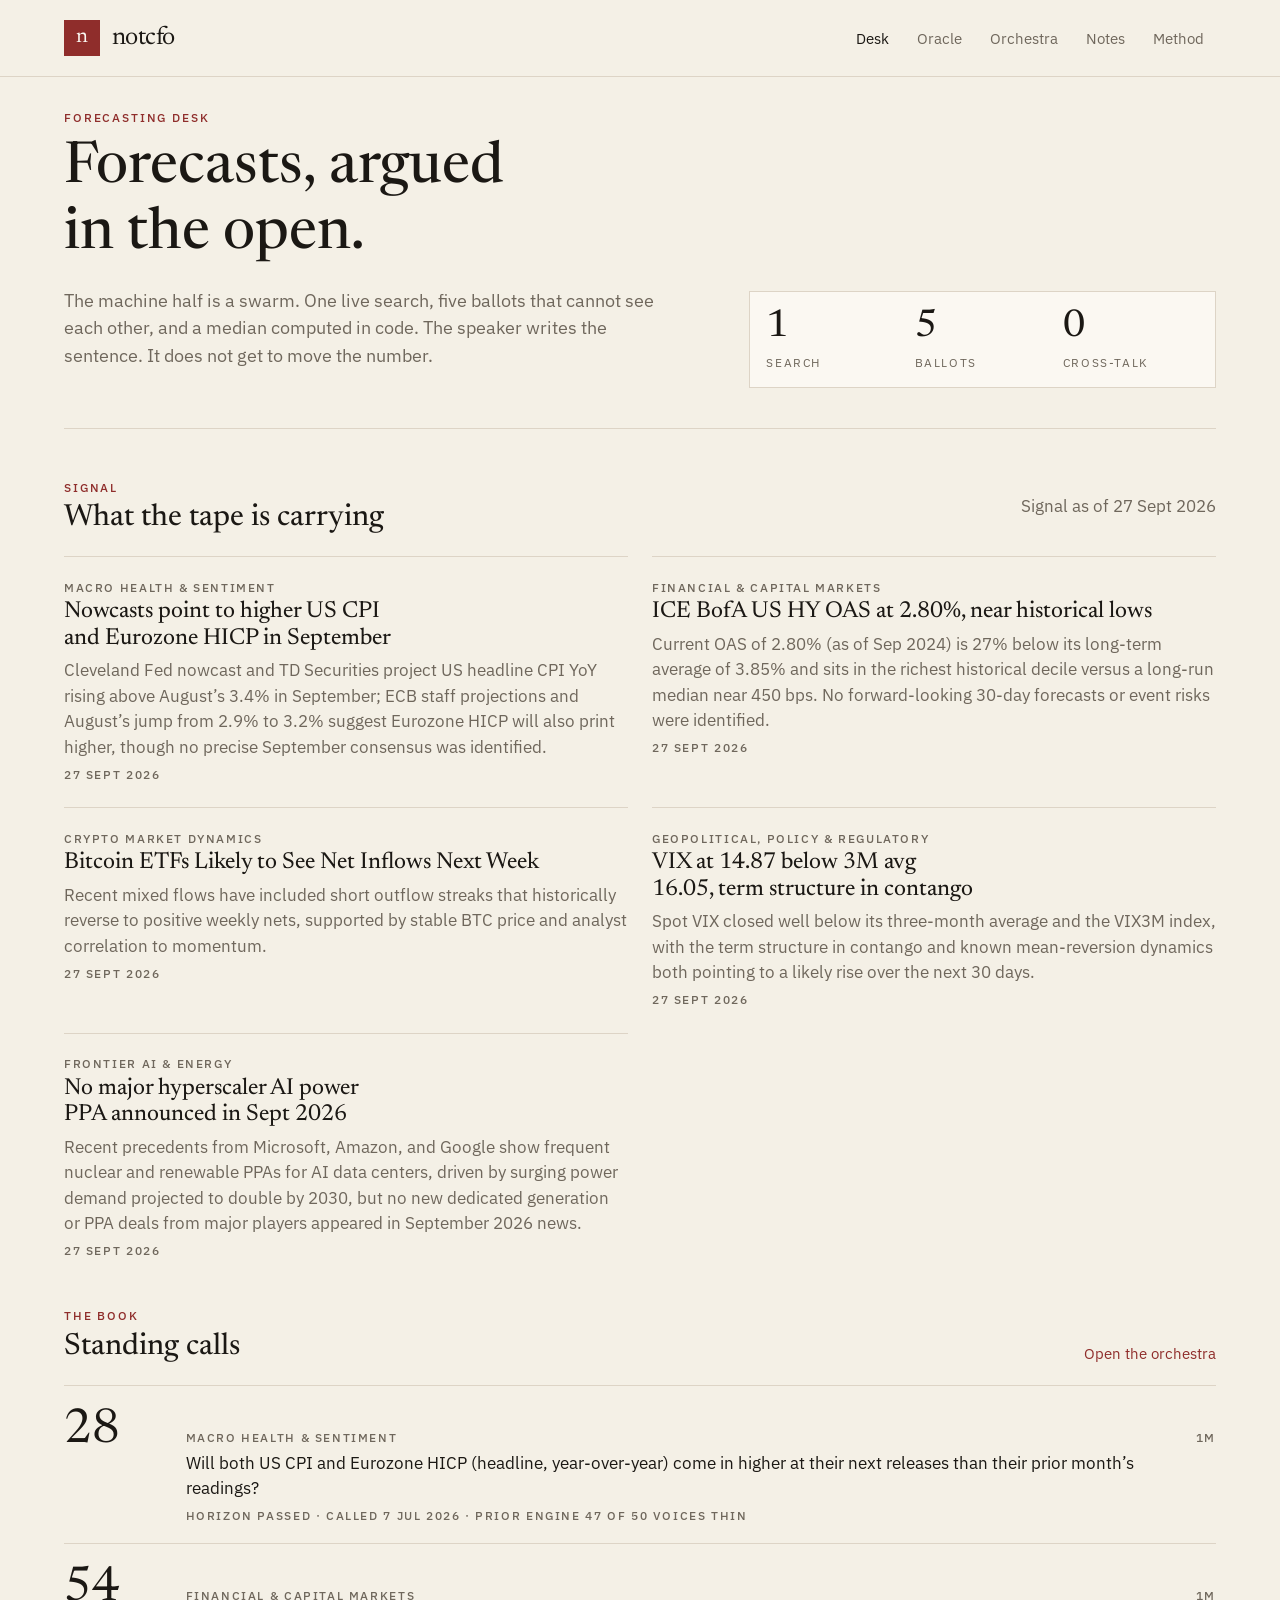
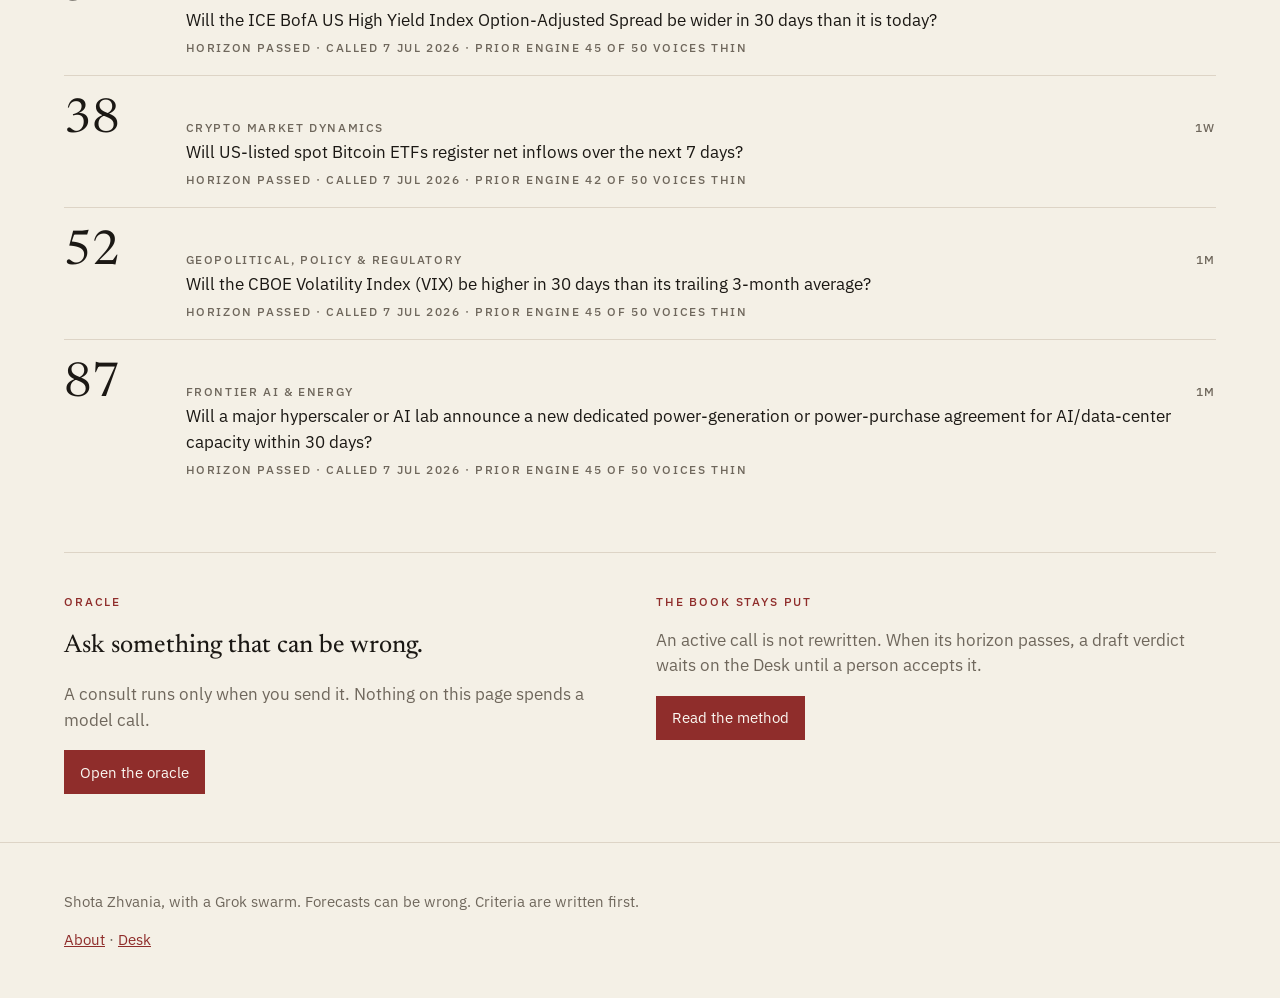
==== commit 07fcaece: "Publish the Oracle on the live desk. A consult is one search and five ballots, scored in the browser" ====
--- a/index.html
+++ b/index.html
@@ -17,6 +17,7 @@
     <a class="brand" href="/"><span class="mark">n</span><span class="word">notcfo</span></a>
     <nav aria-label="Sections">
       <a href="/" aria-current="page">Desk</a>
+      <a href="/oracle.html">Oracle</a>
       <a href="/orchestra.html">Orchestra</a>
       <a href="/notes.html">Notes</a>
       <a href="/method.html">Method</a>
@@ -63,7 +64,8 @@
     <div>
       <p class="kicker">Oracle</p>
       <h2>Ask something that can be wrong.</h2>
-      <p class="muted">A consult does not run from this page. The scheduled swarm publishes the signal and fills an empty slot. Nothing here spends a model call on load.</p>
+      <p class="muted">A consult runs only when you send it. Nothing on this page spends a model call.</p>
+      <a class="btn" href="/oracle.html">Open the oracle</a>
     </div>
     <div>
       <p class="kicker">The book stays put</p>
--- a/assets/paper.css
+++ b/assets/paper.css
@@ -57,6 +57,7 @@
   color: var(--muted);
   text-decoration: none;
   font-size: 0.95rem;
+  white-space: nowrap;
 }
 nav a[aria-current="page"] { color: var(--ink); }
 
@@ -196,6 +197,48 @@
 .foot { padding: 2rem 0; color: var(--muted); font-size: 0.95rem; }
 .foot a { color: var(--oxblood); }
 
+.oracle { display: grid; gap: 2.5rem; }
+.ask { display: flex; flex-direction: column; gap: 1rem; }
+.ask label, .ask legend { font-size: 0.95rem; }
+.ask textarea, .ask input[type="password"] {
+  width: 100%;
+  border: 1px solid var(--line);
+  background: var(--paper-2);
+  color: var(--ink);
+  font: inherit;
+  padding: 0.75rem;
+}
+.chips { display: flex; flex-wrap: wrap; gap: 0.4rem; border: 0; margin: 0; padding: 0; }
+.chips button, .try button {
+  border: 1px solid var(--line);
+  background: transparent;
+  color: var(--ink);
+  min-height: 2.75rem;
+  padding: 0 0.75rem;
+}
+.chips button[aria-pressed="true"] { background: var(--ink); color: var(--paper); border-color: var(--ink); }
+.try { display: flex; flex-direction: column; gap: 0.35rem; }
+.try button { border: 0; text-align: left; color: var(--muted); padding: 0.2rem 0; min-height: 0; }
+.ask .btn { border: 0; justify-content: center; }
+.ask .btn:disabled { opacity: 0.5; cursor: default; }
+.phases { display: grid; grid-template-columns: repeat(3, 1fr); gap: 0.75rem; border-block: 1px solid var(--line); padding: 1rem 0; margin: 1rem 0; list-style: none; }
+.phases span { display: block; font-size: 0.72rem; letter-spacing: 0.08em; text-transform: uppercase; color: var(--muted); }
+.phases .now span, .phases .done span { color: var(--oxblood); }
+.phases strong { font-family: var(--serif); font-size: 1.3rem; font-weight: 450; }
+.phases .wait strong { color: var(--muted); }
+.alert { border: 1px solid var(--oxblood); background: #f4e6e2; padding: 0.75rem 1rem; }
+.ev, .ballots { margin: 0; padding: 0; list-style: none; }
+.ev li, .ballots li { display: grid; gap: 0.35rem; border-top: 1px solid var(--line); padding: 1rem 0; }
+.ev a { color: var(--oxblood); font-size: 0.9rem; word-break: break-all; }
+.bars { display: grid; grid-template-columns: repeat(4, 1fr); gap: 0.75rem; align-items: end; height: 9rem; margin-top: 1rem; }
+.bars div { display: flex; flex-direction: column; justify-content: end; height: 100%; gap: 0.35rem; }
+.bars i { display: block; background: var(--oxblood); min-height: 2px; }
+.bars b { font-family: var(--serif); font-weight: 450; }
+.pair { display: grid; gap: 1.25rem; margin-top: 1.25rem; }
+.panel { border: 1px solid var(--line); background: var(--paper-2); padding: 1rem; }
+.past { margin: 2rem 0 0; padding: 0; list-style: none; }
+.past button { display: flex; flex-direction: column; gap: 0.2rem; width: 100%; text-align: left; background: none; border: 0; border-top: 1px solid var(--line); padding: 0.75rem 0; color: inherit; }
+
 @media (min-width: 800px) {
   .hero { grid-template-columns: 1.4fr 1fr; }
   .cards { grid-template-columns: 1fr 1fr; }
@@ -205,3 +248,10 @@
   .roles li { grid-template-columns: 9rem 1fr; }
   .sheet { grid-template-columns: 1fr 16rem; }
 }
+@media (min-width: 900px) {
+  .oracle { grid-template-columns: 22rem 1fr; align-items: start; }
+  .ask { position: sticky; top: 1rem; }
+  .ev li { grid-template-columns: 8rem 1fr; }
+  .ballots li { grid-template-columns: 11rem 1fr; }
+  .pair { grid-template-columns: 1fr 1fr; }
+}
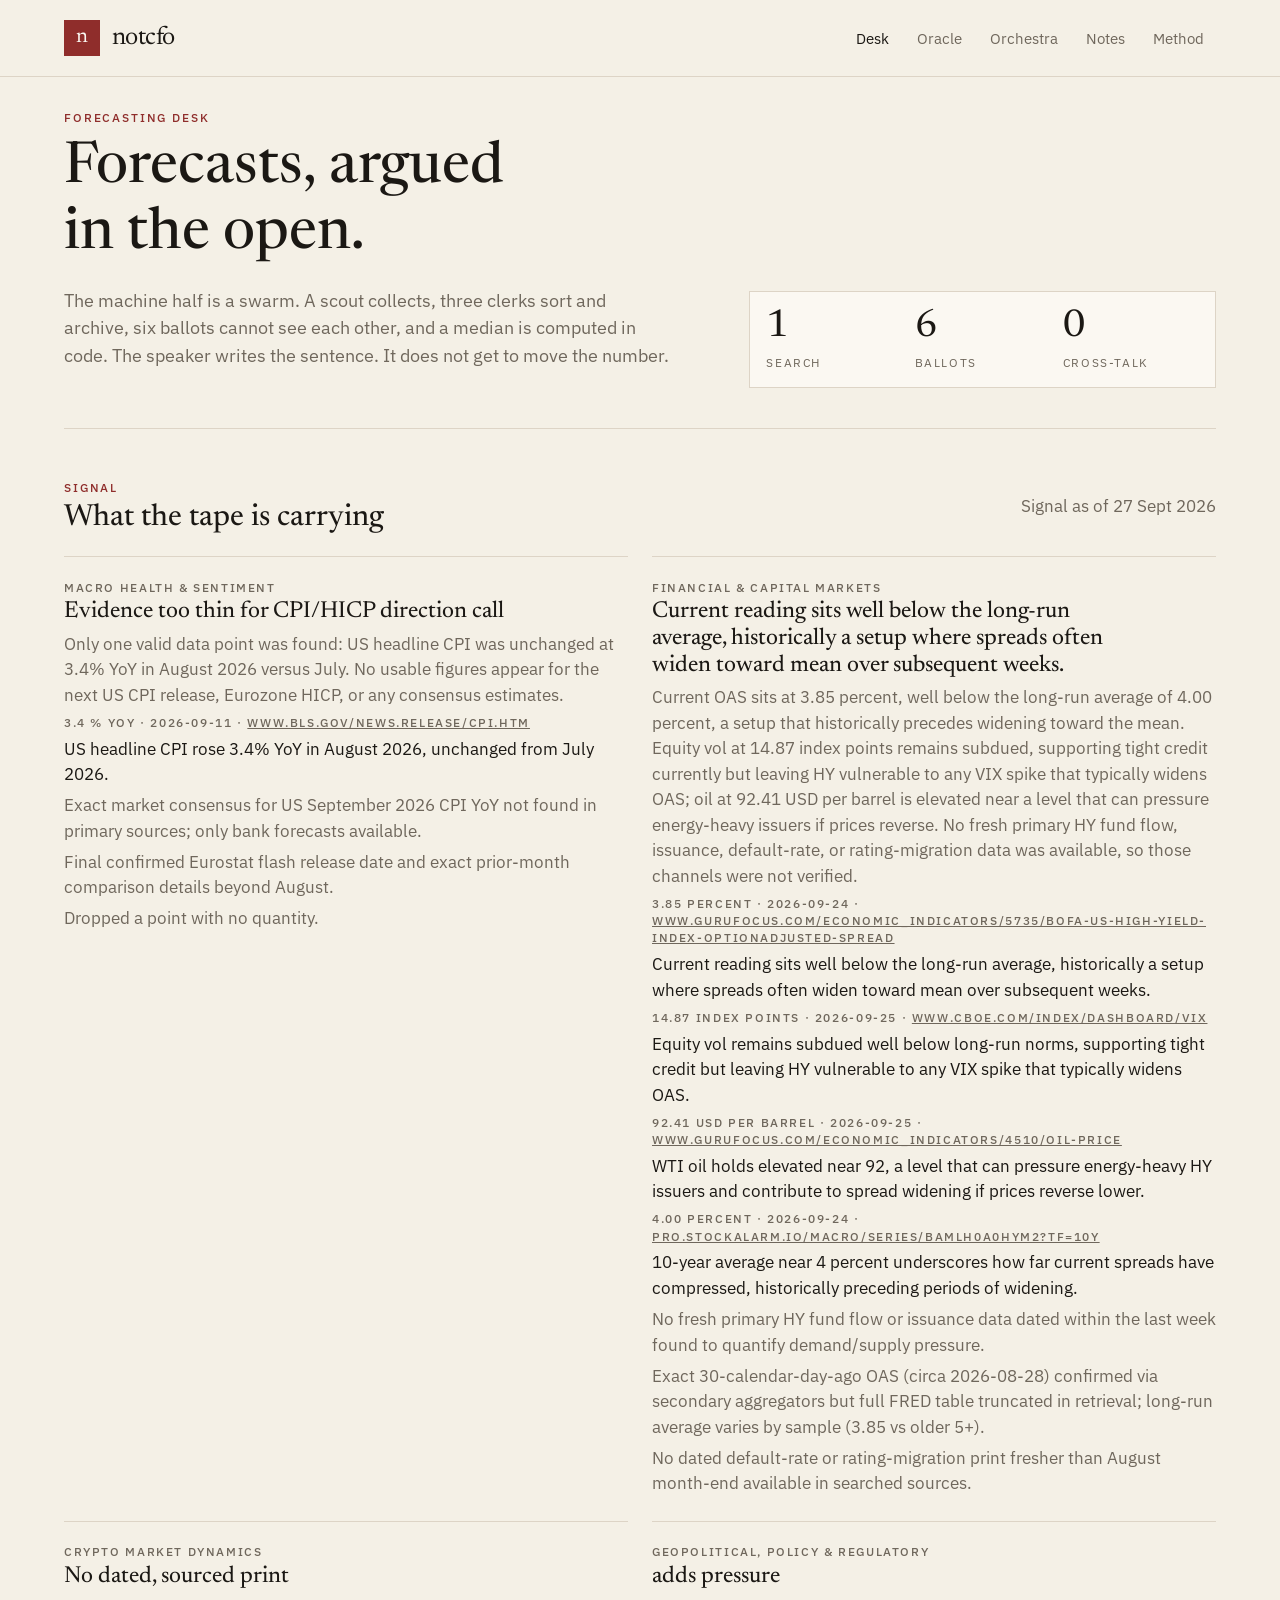
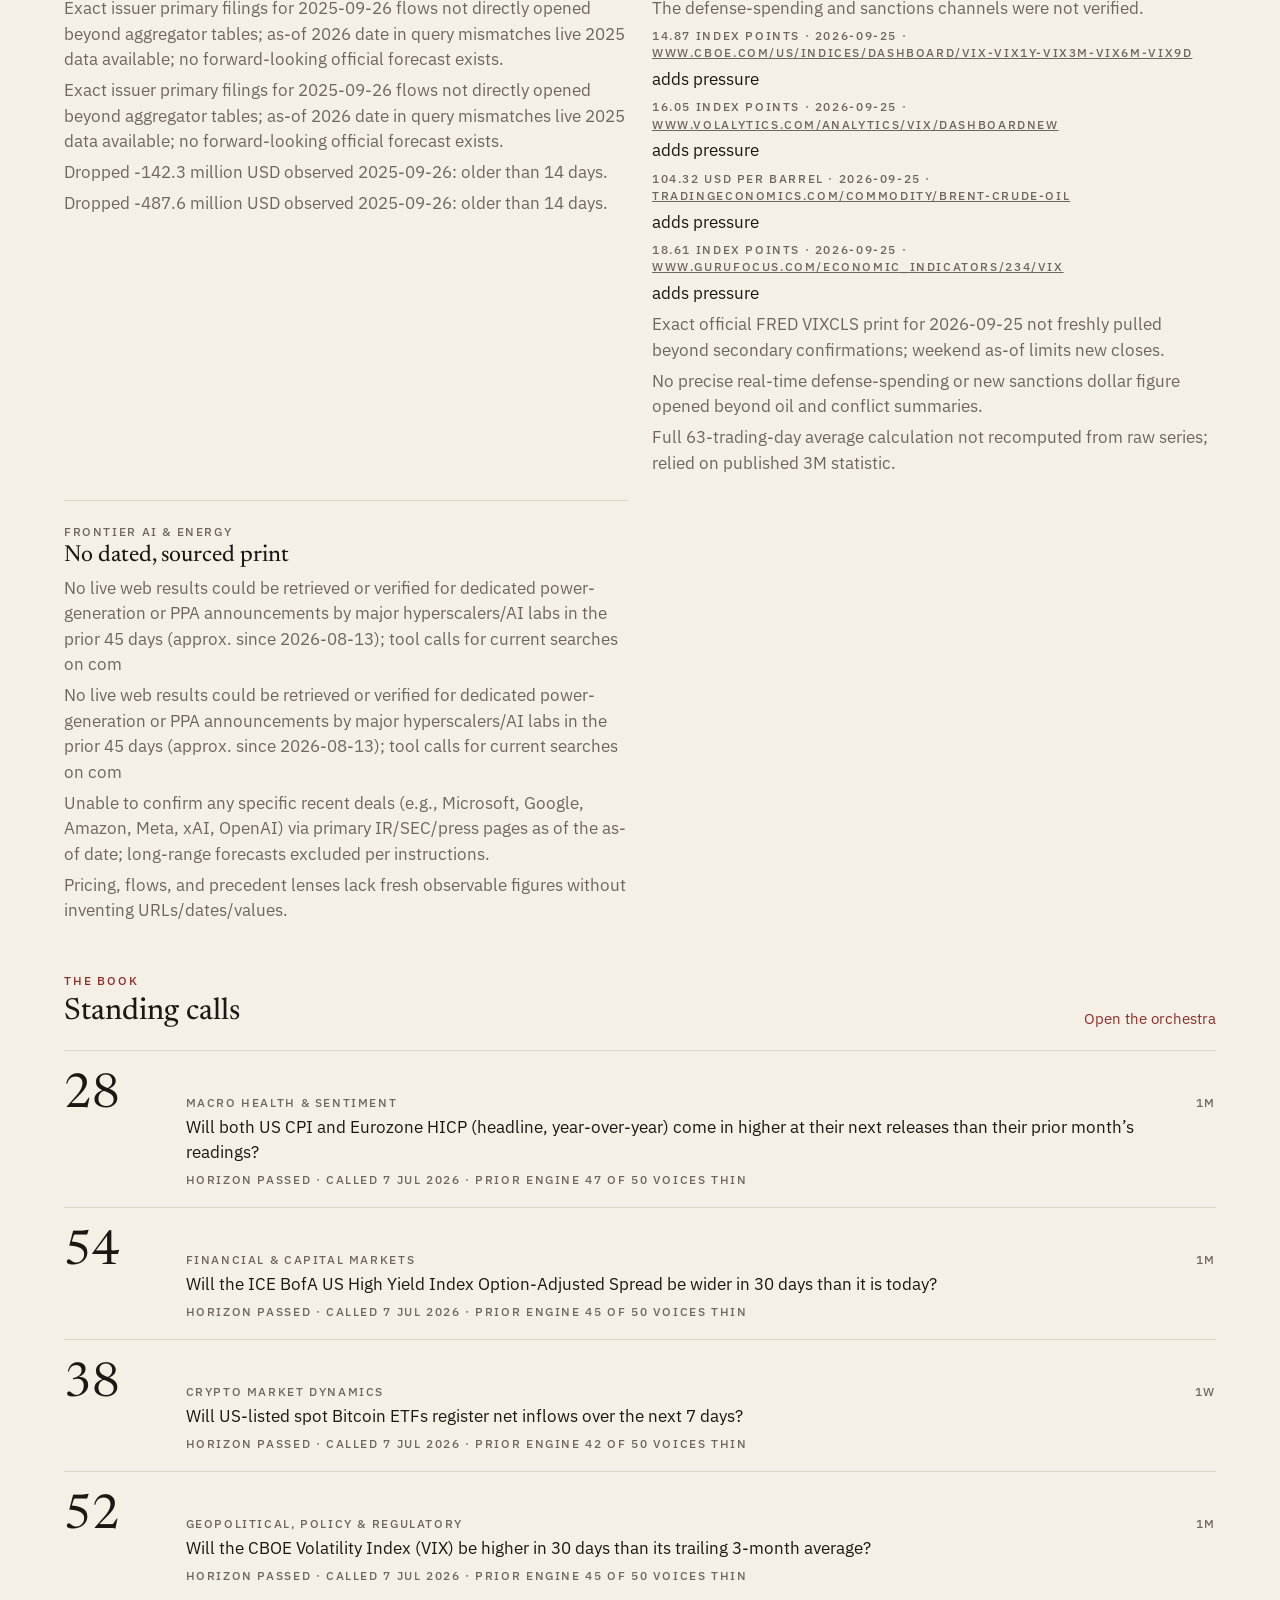
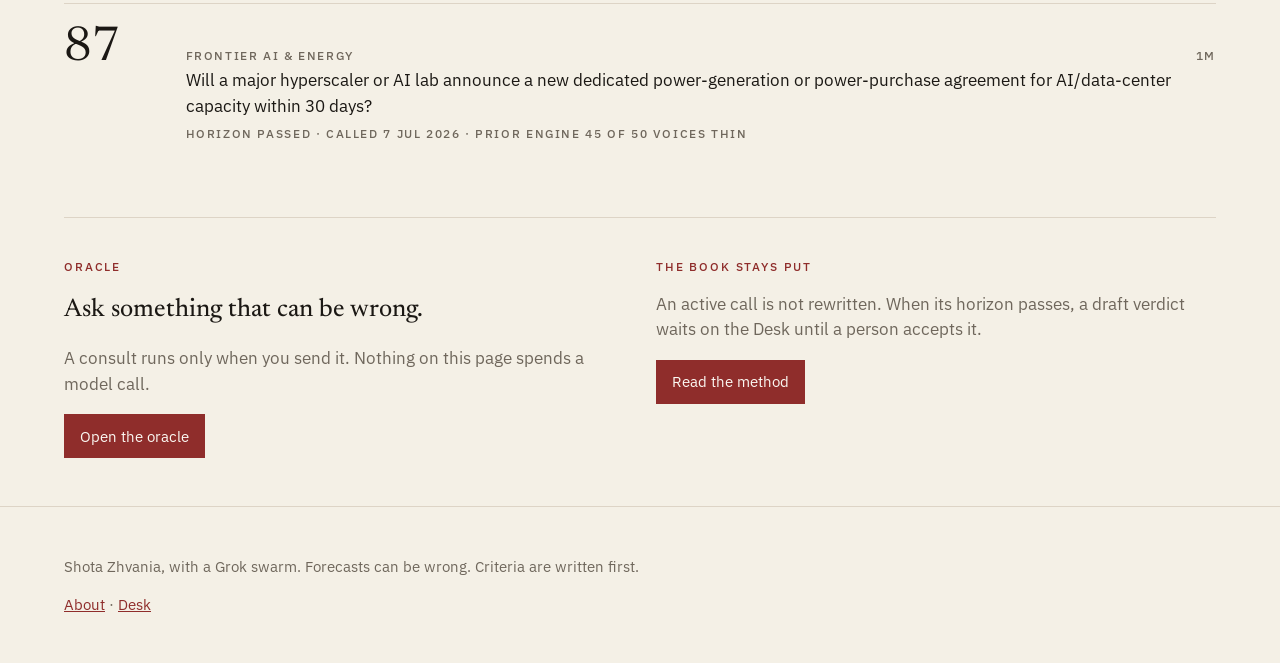
==== commit f7b0ded1: "Put a prep desk in front of the vote. Scout collects, Aggregator sorts, Tagger marks relevance, Arch" ====
--- a/index.html
+++ b/index.html
@@ -29,11 +29,11 @@
     <div>
       <p class="kicker">Forecasting desk</p>
       <h1>Forecasts, argued in the open.</h1>
-      <p class="lede">The machine half is a swarm. One live search, five ballots that cannot see each other, and a median computed in code. The speaker writes the sentence. It does not get to move the number.</p>
+      <p class="lede">The machine half is a swarm. A scout collects, three clerks sort and archive, six ballots cannot see each other, and a median is computed in code. The speaker writes the sentence. It does not get to move the number.</p>
     </div>
     <div class="stats" aria-label="Swarm shape">
       <div><strong>1</strong><span>Search</span></div>
-      <div><strong>5</strong><span>Ballots</span></div>
+      <div><strong>6</strong><span>Ballots</span></div>
       <div><strong>0</strong><span>Cross-talk</span></div>
     </div>
   </header>
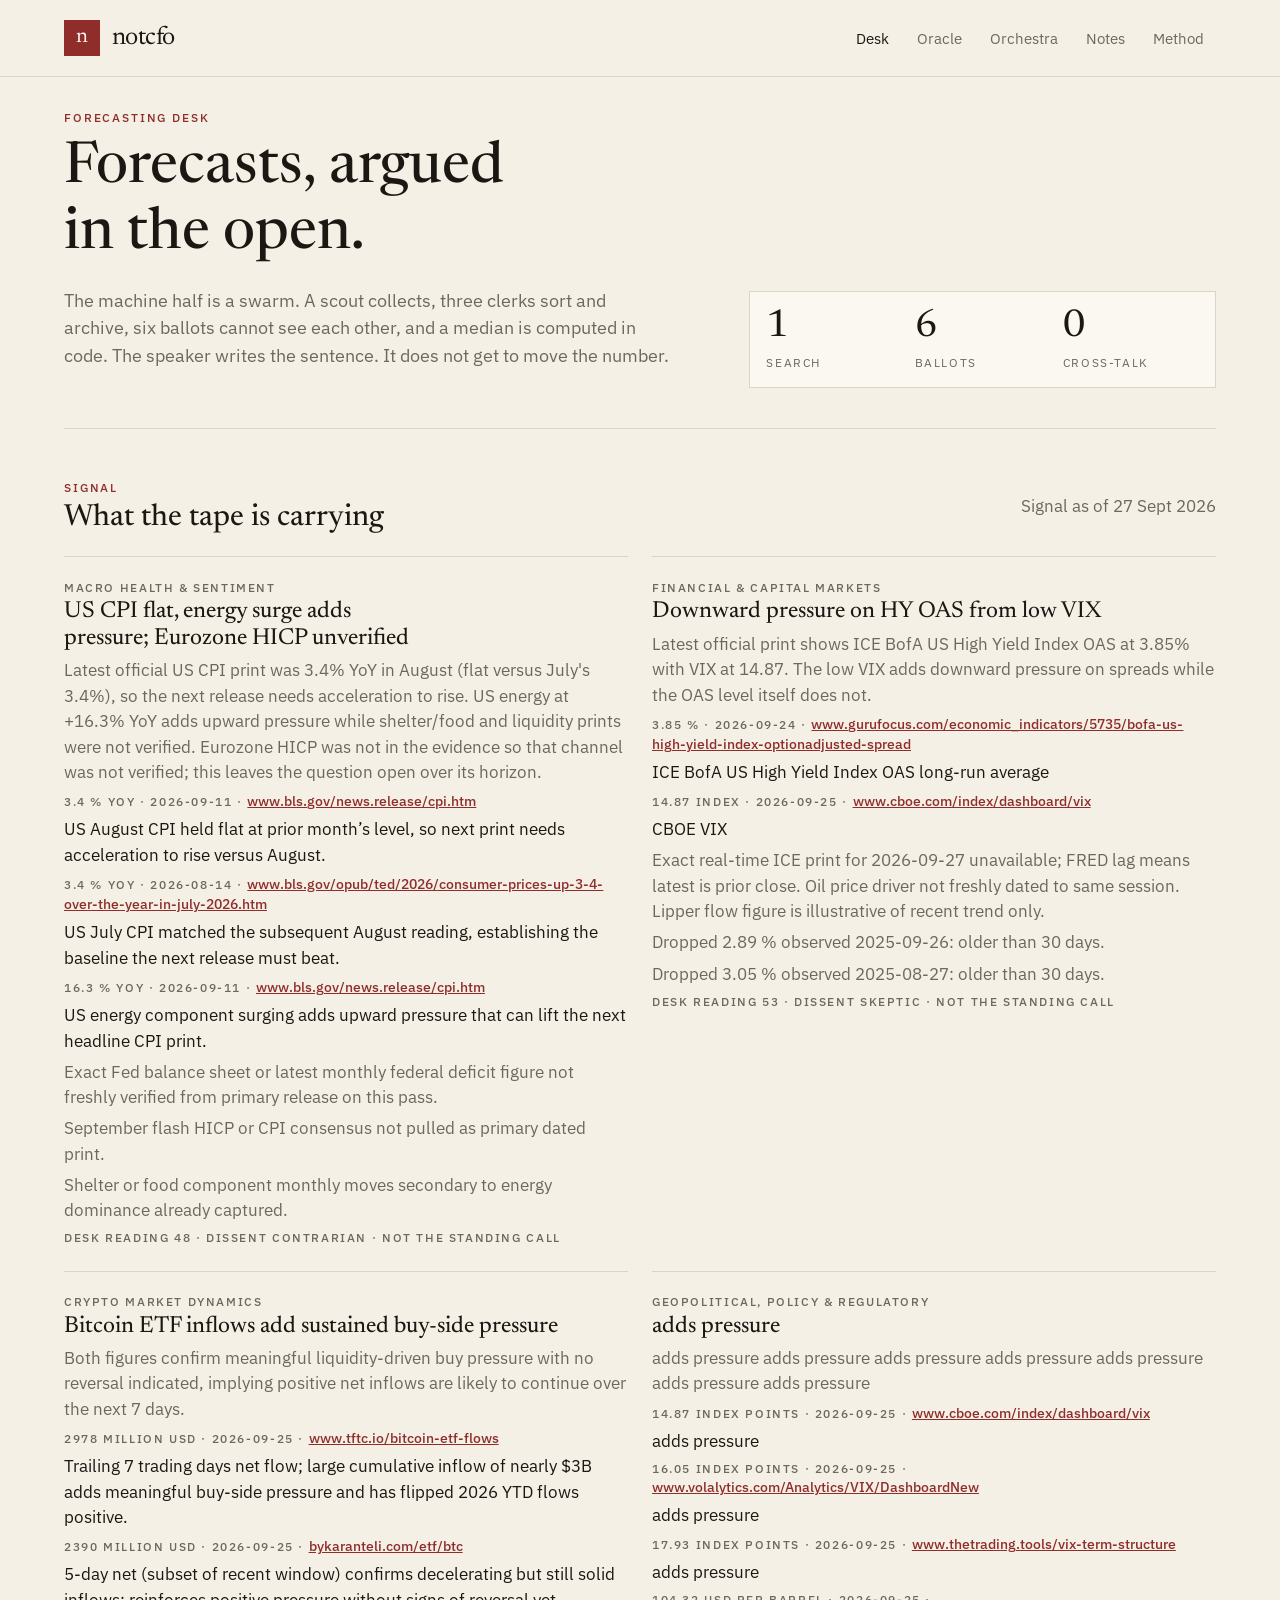
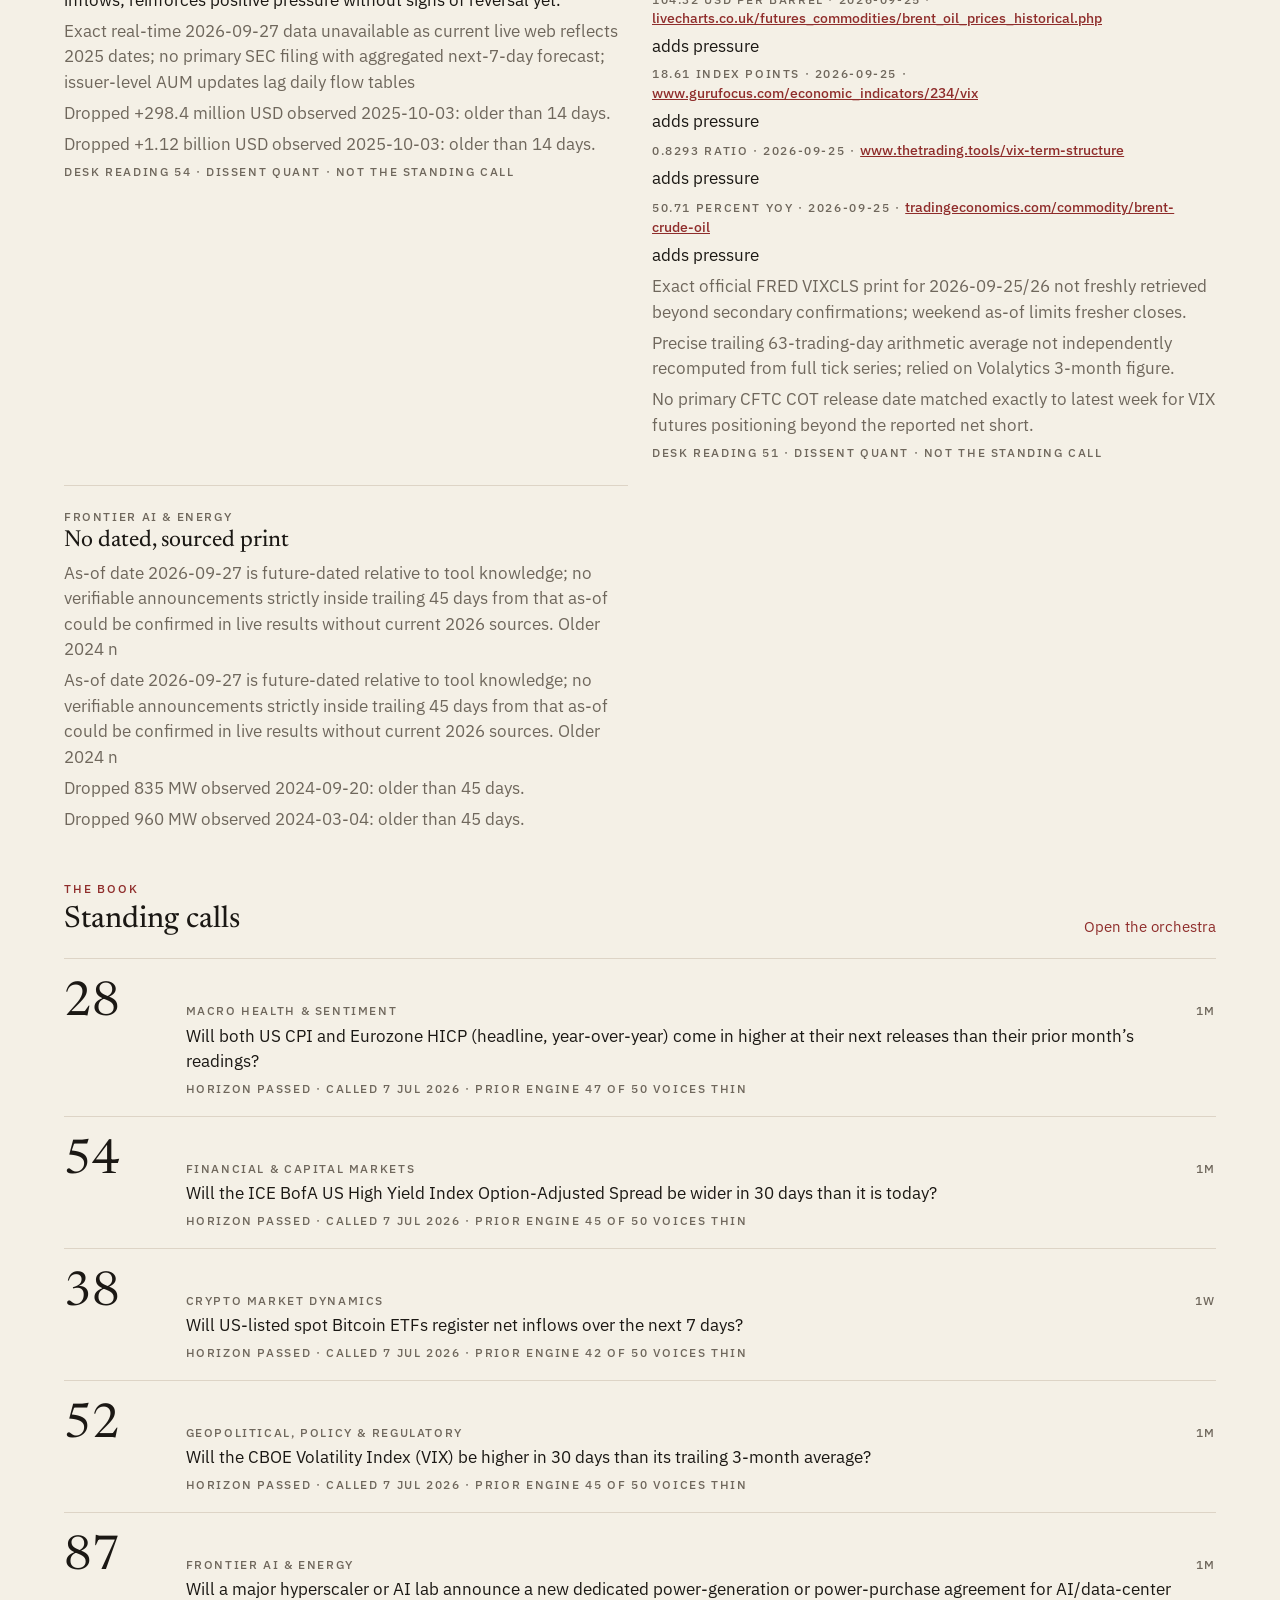
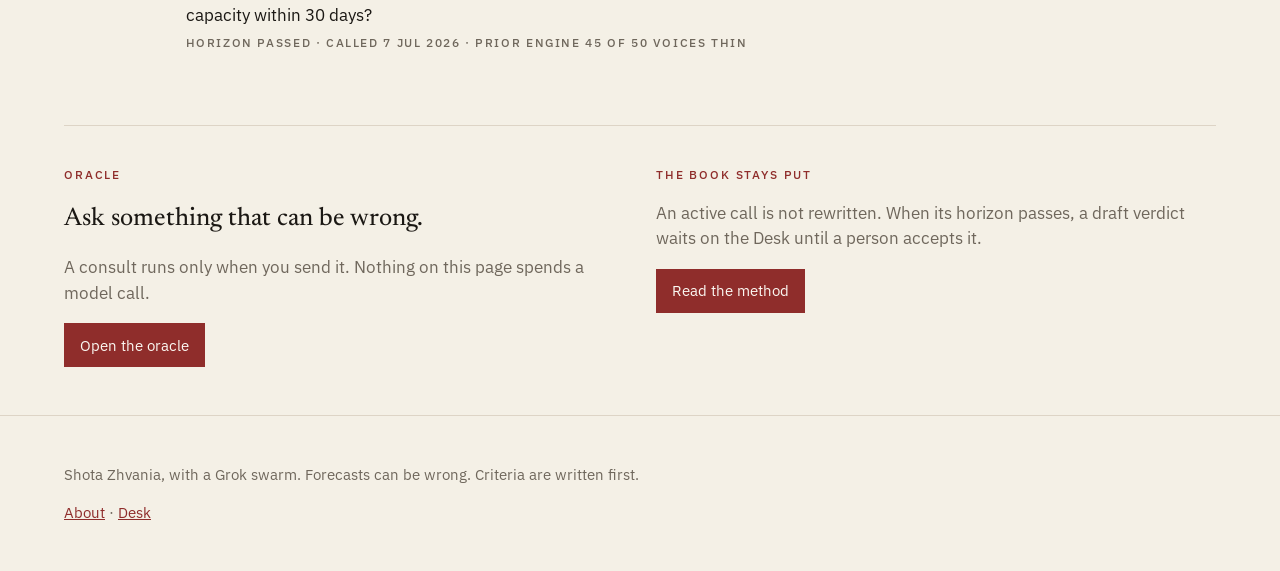
==== commit 52249092: "Fit the desk to a phone. The nav scrolls instead of wrapping off the edge, the stats no longer crush" ====
--- a/index.html
+++ b/index.html
@@ -2,7 +2,7 @@
 <html lang="en">
 <head>
 <meta charset="utf-8">
-<meta name="viewport" content="width=device-width, initial-scale=1">
+<meta name="viewport" content="width=device-width, initial-scale=1, viewport-fit=cover">
 <meta name="description" content="notcfo — forecasts argued in the open. One search, five ballots, a median computed in code.">
 <meta name="theme-color" content="#f4f0e6">
 <title>notcfo — Forecasts, argued in the open</title>
--- a/assets/paper.css
+++ b/assets/paper.css
@@ -11,7 +11,7 @@
 }
 
 * { box-sizing: border-box; }
-html { background: var(--paper); color: var(--ink); }
+html { background: var(--paper); color: var(--ink); overflow-x: clip; }
 body {
   margin: 0;
   font-family: var(--sans);
@@ -25,7 +25,10 @@
 button { font: inherit; cursor: pointer; }
 ::selection { background: #f4e6e2; }
 
-.top, .foot, .page { width: min(72rem, calc(100% - 2rem)); margin-inline: auto; }
+.top, .foot, .page {
+  width: min(72rem, calc(100% - 2rem - env(safe-area-inset-left) - env(safe-area-inset-right)));
+  margin-inline: auto;
+}
 .top {
   display: flex;
   flex-wrap: wrap;
@@ -35,7 +38,7 @@
   padding: 1rem 0;
 }
 .shell { border-bottom: 1px solid var(--line); }
-.brand { display: flex; align-items: center; gap: 0.75rem; text-decoration: none; }
+.brand { display: flex; align-items: center; gap: 0.75rem; text-decoration: none; flex-shrink: 0; }
 .mark {
   display: grid;
   place-items: center;
@@ -48,7 +51,15 @@
   line-height: 1;
 }
 .word { font-family: var(--serif); font-size: 1.6rem; letter-spacing: -0.02em; }
-nav { display: flex; gap: 0.25rem; overflow-x: auto; }
+nav {
+  display: flex;
+  gap: 0.25rem;
+  min-width: 0;
+  overflow-x: auto;
+  -webkit-overflow-scrolling: touch;
+  scrollbar-width: none;
+}
+nav::-webkit-scrollbar { display: none; }
 nav a {
   display: inline-flex;
   align-items: center;
@@ -83,7 +94,7 @@
 .hero h1 { margin: 0.6rem 0 0; font-size: clamp(2.6rem, 6vw, 3.6rem); max-width: 16ch; }
 .stats {
   display: grid;
-  grid-template-columns: repeat(3, 1fr);
+  grid-template-columns: repeat(3, minmax(0, 1fr));
   gap: 0.75rem;
   border: 1px solid var(--line);
   background: var(--paper-2);
@@ -128,6 +139,13 @@
   letter-spacing: 0.14em;
   text-transform: uppercase;
 }
+.cards a {
+  color: var(--oxblood);
+  font-size: 0.85rem;
+  letter-spacing: 0;
+  text-transform: none;
+  overflow-wrap: anywhere;
+}
 .cards p, .call p { margin: 0.35rem 0 0; }
 
 .calls { margin: 0; padding: 0; list-style: none; }
@@ -221,7 +239,7 @@
 .try button { border: 0; text-align: left; color: var(--muted); padding: 0.2rem 0; min-height: 0; }
 .ask .btn { border: 0; justify-content: center; }
 .ask .btn:disabled { opacity: 0.5; cursor: default; }
-.phases { display: grid; grid-template-columns: repeat(3, 1fr); gap: 0.75rem; border-block: 1px solid var(--line); padding: 1rem 0; margin: 1rem 0; list-style: none; }
+.phases { display: grid; grid-template-columns: repeat(3, minmax(0, 1fr)); gap: 0.75rem; border-block: 1px solid var(--line); padding: 1rem 0; margin: 1rem 0; list-style: none; }
 .phases span { display: block; font-size: 0.72rem; letter-spacing: 0.08em; text-transform: uppercase; color: var(--muted); }
 .phases .now span, .phases .done span { color: var(--oxblood); }
 .phases strong { font-family: var(--serif); font-size: 1.3rem; font-weight: 450; }
@@ -230,7 +248,7 @@
 .ev, .ballots { margin: 0; padding: 0; list-style: none; }
 .ev li, .ballots li { display: grid; gap: 0.35rem; border-top: 1px solid var(--line); padding: 1rem 0; }
 .ev a { color: var(--oxblood); font-size: 0.9rem; word-break: break-all; }
-.bars { display: grid; grid-template-columns: repeat(4, 1fr); gap: 0.75rem; align-items: end; height: 9rem; margin-top: 1rem; }
+.bars { display: grid; grid-template-columns: repeat(4, minmax(0, 1fr)); gap: 0.75rem; align-items: end; height: 9rem; margin-top: 1rem; }
 .bars div { display: flex; flex-direction: column; justify-content: end; height: 100%; gap: 0.35rem; }
 .bars i { display: block; background: var(--oxblood); min-height: 2px; }
 .bars b { font-family: var(--serif); font-weight: 450; }
@@ -239,6 +257,38 @@
 .past { margin: 2rem 0 0; padding: 0; list-style: none; }
 .past button { display: flex; flex-direction: column; gap: 0.2rem; width: 100%; text-align: left; background: none; border: 0; border-top: 1px solid var(--line); padding: 0.75rem 0; color: inherit; }
 
+@media (max-width: 720px) {
+  .shell { position: sticky; top: 0; z-index: 20; background: var(--paper); }
+  .top {
+    display: grid;
+    grid-template-columns: auto minmax(0, 1fr);
+    align-items: center;
+    gap: 0.5rem;
+    padding-top: max(0.75rem, env(safe-area-inset-top));
+  }
+  nav {
+    mask-image: linear-gradient(90deg, #000 calc(100% - 1.25rem), transparent);
+  }
+  .page { padding-top: 1.25rem; padding-bottom: max(2.5rem, env(safe-area-inset-bottom)); }
+  .hero { gap: 1.25rem; padding-bottom: 1.5rem; }
+  .hero h1 { font-size: clamp(2.05rem, 11vw, 2.7rem); }
+  .lede { font-size: 1.05rem; }
+  .block { margin-top: 2.25rem; }
+  .block h2, .note h2 { font-size: 1.55rem; }
+  .cards h3, .steps h2, .roles strong { font-size: 1.28rem; }
+  .stats { gap: 0.4rem; padding: 0.75rem; }
+  .stats strong { font-size: 1.85rem; }
+  .stats span, .domain, .meta { letter-spacing: 0.06em; }
+  .stats span { font-size: 0.62rem; }
+  .prob { font-size: 2.5rem; }
+  .score .prob { font-size: 3rem; }
+  .phases { gap: 0.4rem; }
+  .phases strong { font-size: 1.05rem; }
+  .bars { gap: 0.4rem; height: 7.5rem; }
+  .ask .btn { width: 100%; }
+  .try button { min-height: 2.75rem; padding: 0.35rem 0; }
+  .foot { padding-bottom: max(2rem, env(safe-area-inset-bottom)); }
+}
 @media (min-width: 800px) {
   .hero { grid-template-columns: 1.4fr 1fr; }
   .cards { grid-template-columns: 1fr 1fr; }
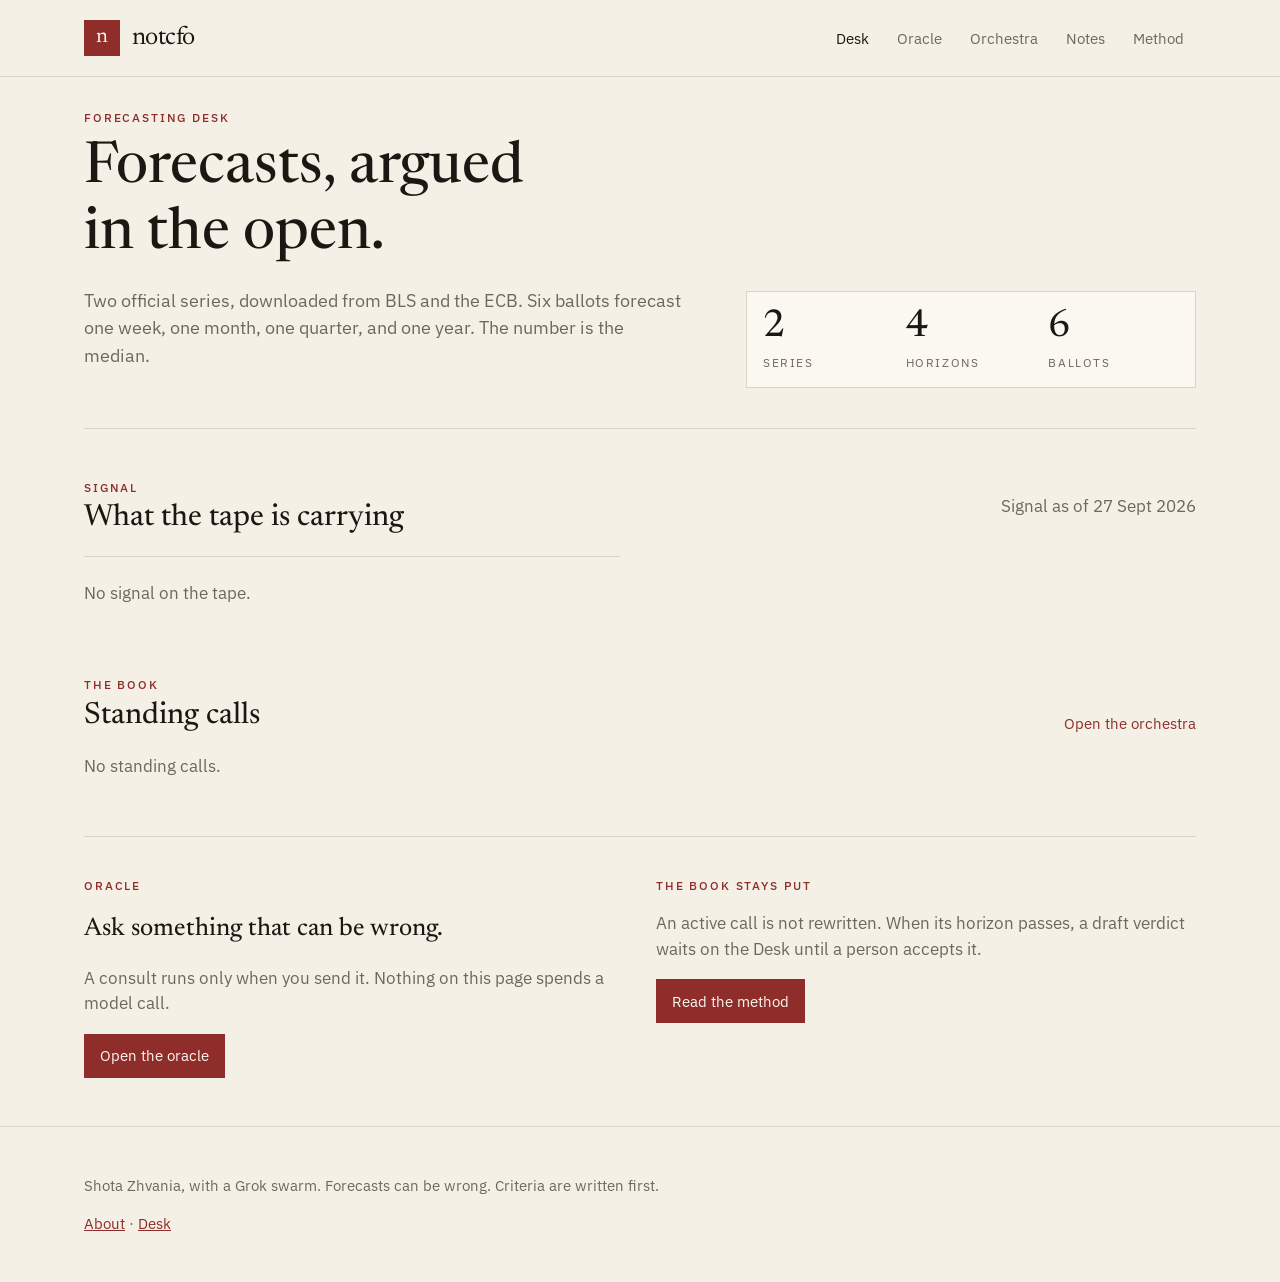
==== commit 63ce85ea: "Forecast US CPI and Eurozone CPI off official feeds. The standing book is those two series, at one w" ====
--- a/index.html
+++ b/index.html
@@ -29,12 +29,12 @@
     <div>
       <p class="kicker">Forecasting desk</p>
       <h1>Forecasts, argued in the open.</h1>
-      <p class="lede">The machine half is a swarm. A scout collects, three clerks sort and archive, six ballots cannot see each other, and a median is computed in code. The speaker writes the sentence. It does not get to move the number.</p>
+      <p class="lede">Two official series, downloaded from BLS and the ECB. Six ballots forecast one week, one month, one quarter, and one year. The number is the median.</p>
     </div>
     <div class="stats" aria-label="Swarm shape">
-      <div><strong>1</strong><span>Search</span></div>
+      <div><strong>2</strong><span>Series</span></div>
+      <div><strong>4</strong><span>Horizons</span></div>
       <div><strong>6</strong><span>Ballots</span></div>
-      <div><strong>0</strong><span>Cross-talk</span></div>
     </div>
   </header>
 
--- a/assets/paper.css
+++ b/assets/paper.css
@@ -26,8 +26,9 @@
 ::selection { background: #f4e6e2; }
 
 .top, .foot, .page {
-  width: min(72rem, calc(100% - 2rem - env(safe-area-inset-left) - env(safe-area-inset-right)));
+  width: min(72rem, 100%);
   margin-inline: auto;
+  padding-inline: max(1.25rem, env(safe-area-inset-left), env(safe-area-inset-right));
 }
 .top {
   display: flex;
@@ -35,7 +36,7 @@
   align-items: center;
   justify-content: space-between;
   gap: 0.75rem 1.5rem;
-  padding: 1rem 0;
+  padding-block: 1rem;
 }
 .shell { border-bottom: 1px solid var(--line); }
 .brand { display: flex; align-items: center; gap: 0.75rem; text-decoration: none; flex-shrink: 0; }
@@ -72,7 +73,7 @@
 }
 nav a[aria-current="page"] { color: var(--ink); }
 
-.page { padding: 2rem 0 3rem; }
+.page { padding-block: 2rem 3rem; }
 .kicker {
   margin: 0;
   color: var(--oxblood);
@@ -128,25 +129,22 @@
 .block h2 { margin: 0.35rem 0 0; font-size: 1.9rem; }
 .more { color: var(--oxblood); text-decoration: none; font-size: 0.95rem; }
 
-.cards { display: grid; gap: 1.5rem; margin: 0; padding: 0; list-style: none; }
-.cards li { border-top: 1px solid var(--line); padding-top: 1rem; }
-.cards h3 { margin: 0.2rem 0; font-size: 1.45rem; }
 .domain, .meta {
   margin: 0;
   color: var(--muted);
   font-size: 0.72rem;
   font-weight: 500;
-  letter-spacing: 0.14em;
+  letter-spacing: 0.08em;
   text-transform: uppercase;
-}
-.cards a {
-  color: var(--oxblood);
-  font-size: 0.85rem;
-  letter-spacing: 0;
-  text-transform: none;
   overflow-wrap: anywhere;
 }
+.cards { display: grid; gap: 0; margin: 0; padding: 0; list-style: none; }
+.cards li { min-width: 0; border-top: 1px solid var(--line); padding: 1.15rem 0 1.35rem; }
+.cards h3 { margin: 0.35rem 0 0; font-size: 1.45rem; overflow-wrap: break-word; }
 .cards p, .call p { margin: 0.35rem 0 0; }
+.print { margin-top: 0.85rem; }
+.print p { margin: 0.25rem 0 0; }
+.src, .src a { display: block; margin: 0.15rem 0 0; color: var(--oxblood); font-size: 0.8rem; letter-spacing: 0; text-transform: none; overflow-wrap: anywhere; }
 
 .calls { margin: 0; padding: 0; list-style: none; }
 .call {
@@ -162,6 +160,9 @@
   line-height: 0.9;
   font-variant-numeric: tabular-nums;
 }
+.hz { display: grid; grid-template-columns: repeat(4, minmax(0, 1fr)); gap: 0.35rem; }
+.hz b { display: block; font-family: var(--serif); font-size: 1.7rem; font-weight: 450; line-height: 1; font-variant-numeric: tabular-nums; }
+.hz span { display: block; margin-top: 0.2rem; color: var(--muted); font-size: 0.62rem; letter-spacing: 0.06em; text-transform: uppercase; }
 .call .q { margin: 0.25rem 0 0; }
 
 .split {
@@ -183,7 +184,7 @@
   width: fit-content;
 }
 
-.prose { width: min(44rem, calc(100% - 2rem)); }
+.prose { width: min(44rem, 100%); }
 .prose h1 { margin: 0.5rem 0 0; font-size: clamp(2.4rem, 5vw, 3.2rem); }
 .steps, .roles { margin: 2.5rem 0 0; padding: 0; list-style: none; }
 .steps li, .roles li {
@@ -212,7 +213,7 @@
 }
 .score .prob { font-size: 3.6rem; }
 .footwrap { border-top: 1px solid var(--line); }
-.foot { padding: 2rem 0; color: var(--muted); font-size: 0.95rem; }
+.foot { padding-block: 2rem; color: var(--muted); font-size: 0.95rem; }
 .foot a { color: var(--oxblood); }
 
 .oracle { display: grid; gap: 2.5rem; }
@@ -273,7 +274,9 @@
   .hero { gap: 1.25rem; padding-bottom: 1.5rem; }
   .hero h1 { font-size: clamp(2.05rem, 11vw, 2.7rem); }
   .lede { font-size: 1.05rem; }
-  .block { margin-top: 2.25rem; }
+  .block-head { flex-direction: column; align-items: flex-start; gap: 0.35rem; margin-bottom: 0.25rem; }
+  h1, h2, h3 { text-wrap: wrap; }
+  .cards { grid-template-columns: 1fr; }
   .block h2, .note h2 { font-size: 1.55rem; }
   .cards h3, .steps h2, .roles strong { font-size: 1.28rem; }
   .stats { gap: 0.4rem; padding: 0.75rem; }
@@ -291,12 +294,13 @@
 }
 @media (min-width: 800px) {
   .hero { grid-template-columns: 1.4fr 1fr; }
-  .cards { grid-template-columns: 1fr 1fr; }
-  .call { grid-template-columns: 7rem 1fr auto; align-items: baseline; }
   .split { grid-template-columns: 1fr 1fr; }
   .steps li, .roles li { grid-template-columns: 3rem 1fr; }
   .roles li { grid-template-columns: 9rem 1fr; }
   .sheet { grid-template-columns: 1fr 16rem; }
+}
+@media (min-width: 960px) {
+  .cards { grid-template-columns: 1fr 1fr; column-gap: 2.5rem; }
 }
 @media (min-width: 900px) {
   .oracle { grid-template-columns: 22rem 1fr; align-items: start; }
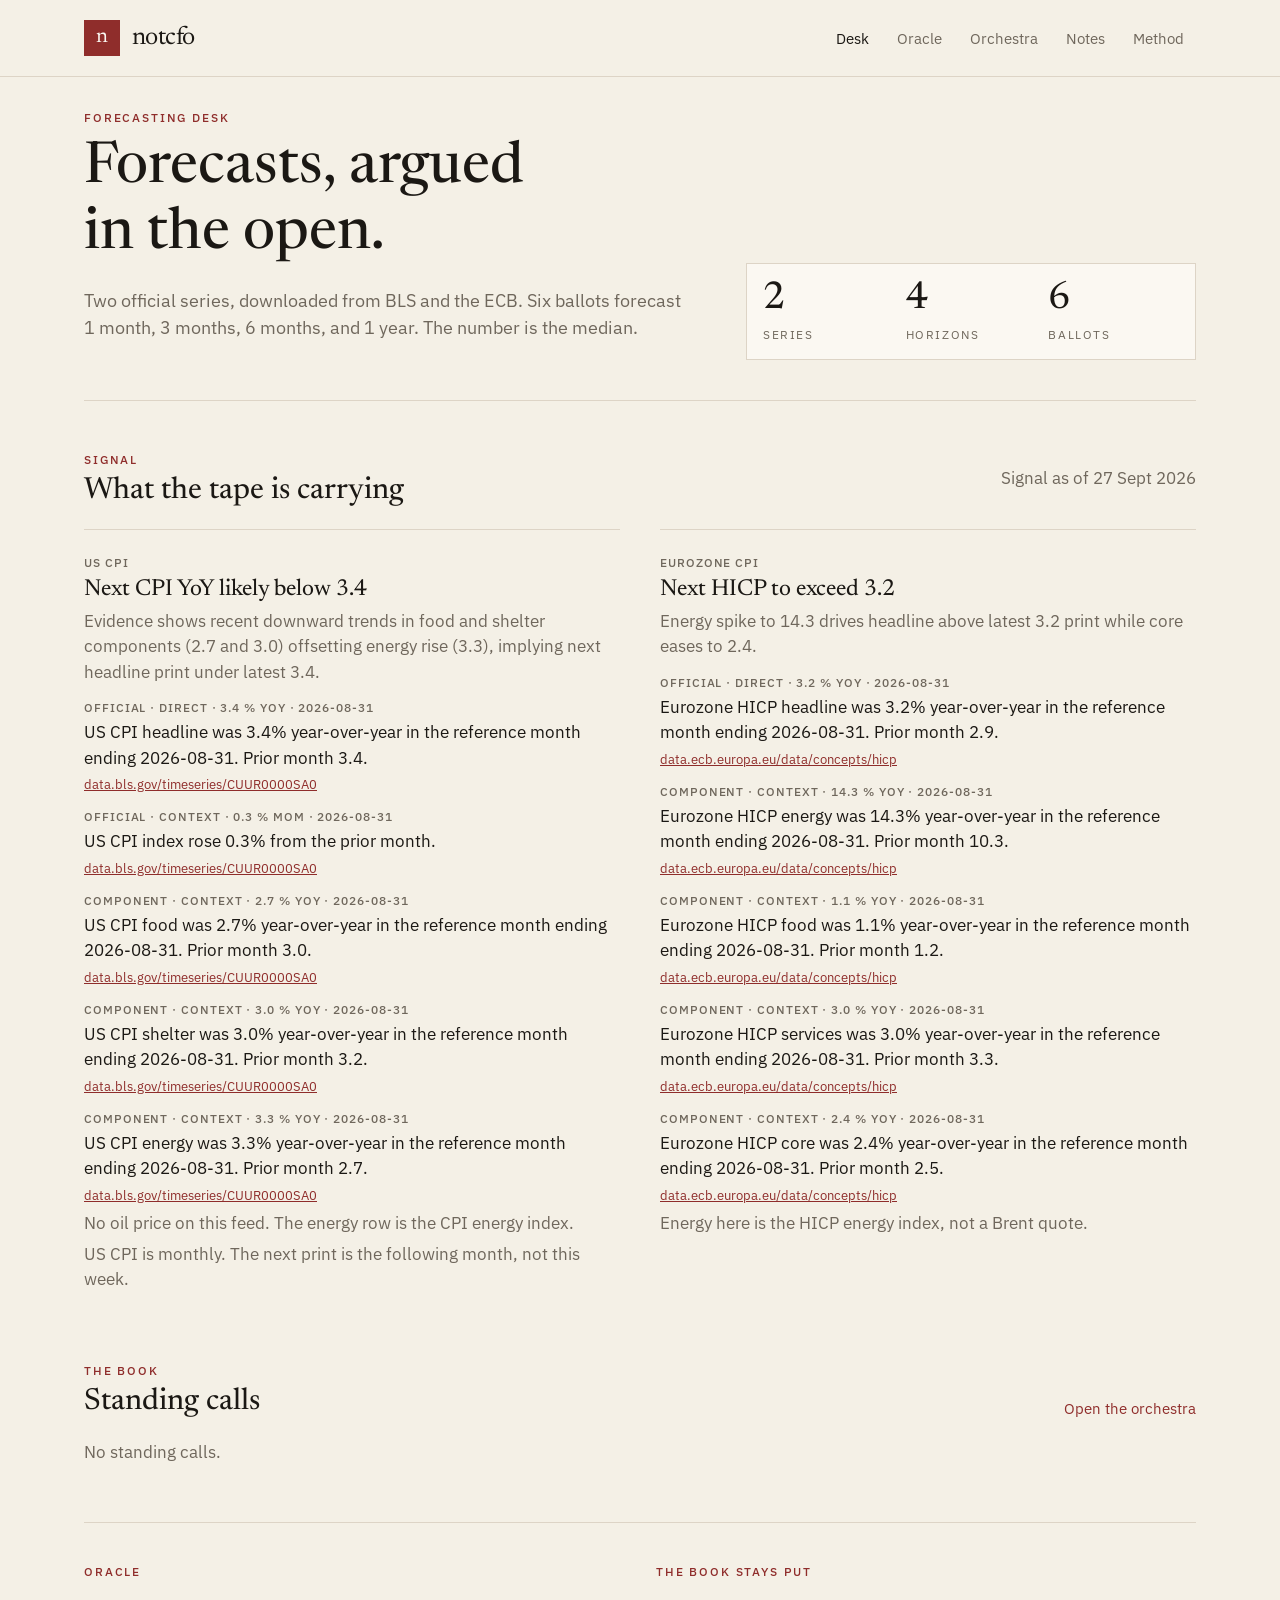
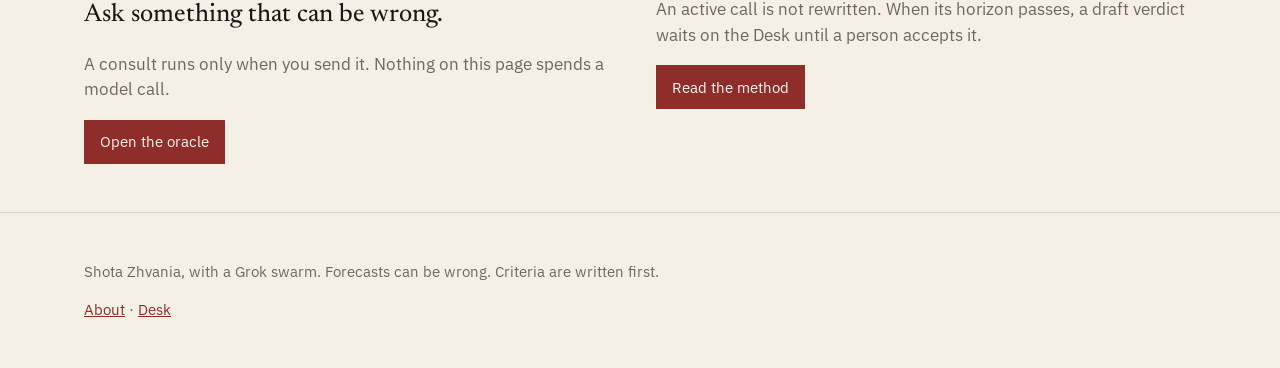
==== commit 38ee5c0e: "Forecast at 1 month, 3 months, 6 months, and 1 year. The week and the quarter are gone. Probabilitie" ====
--- a/index.html
+++ b/index.html
@@ -29,7 +29,7 @@
     <div>
       <p class="kicker">Forecasting desk</p>
       <h1>Forecasts, argued in the open.</h1>
-      <p class="lede">Two official series, downloaded from BLS and the ECB. Six ballots forecast one week, one month, one quarter, and one year. The number is the median.</p>
+      <p class="lede">Two official series, downloaded from BLS and the ECB. Six ballots forecast 1 month, 3 months, 6 months, and 1 year. The number is the median.</p>
     </div>
     <div class="stats" aria-label="Swarm shape">
       <div><strong>2</strong><span>Series</span></div>
